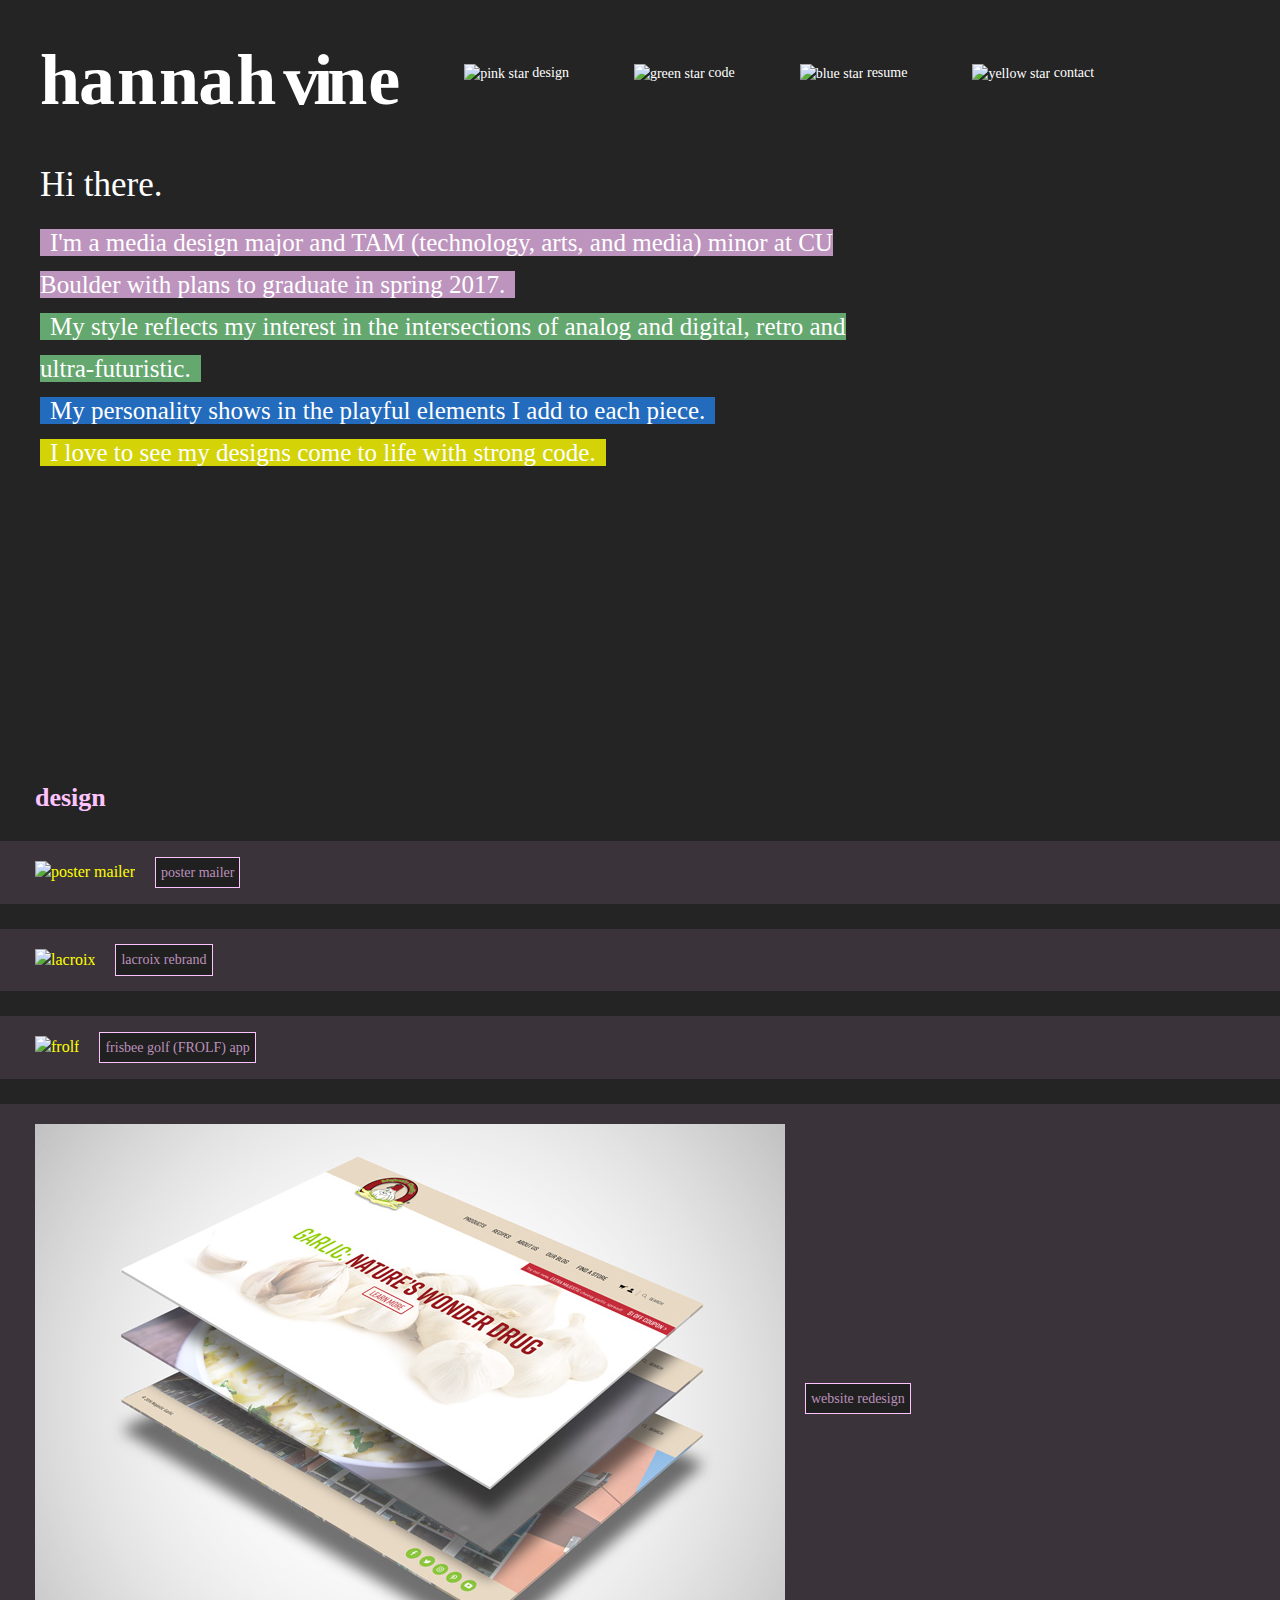
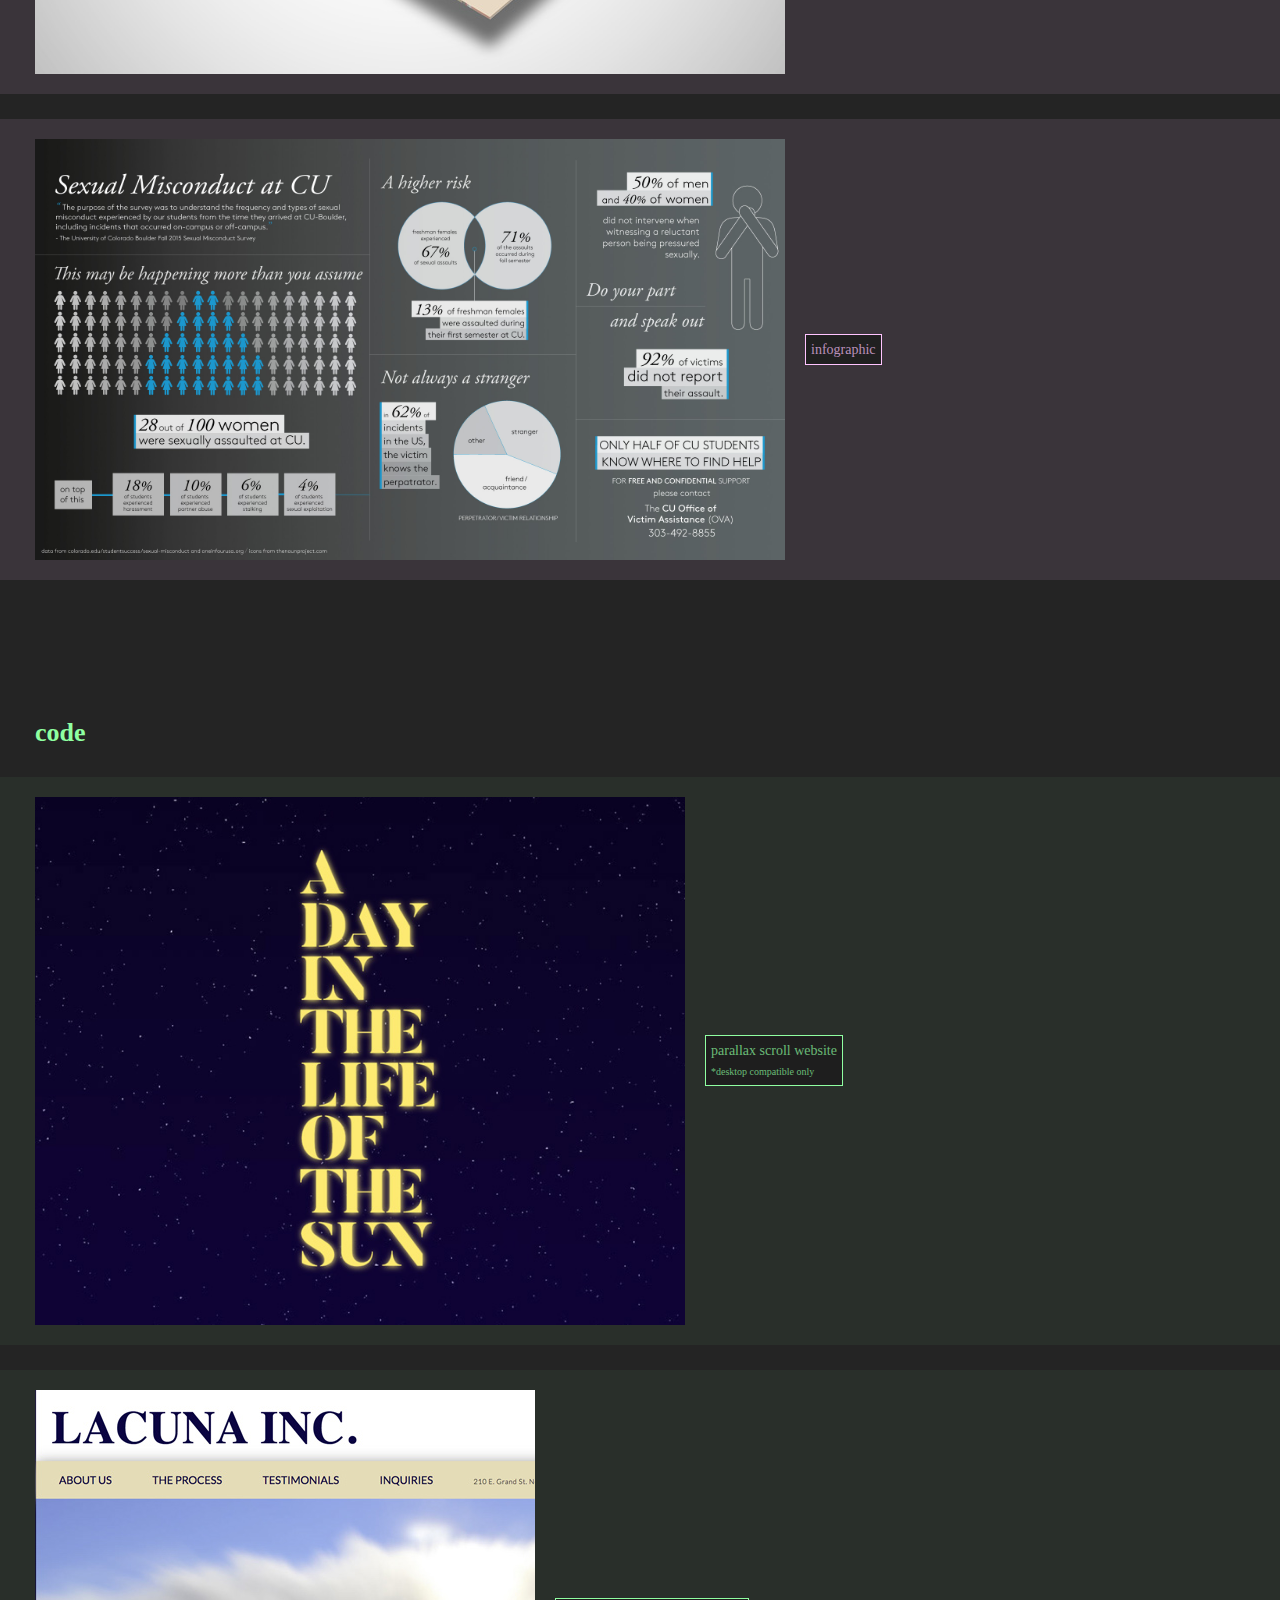
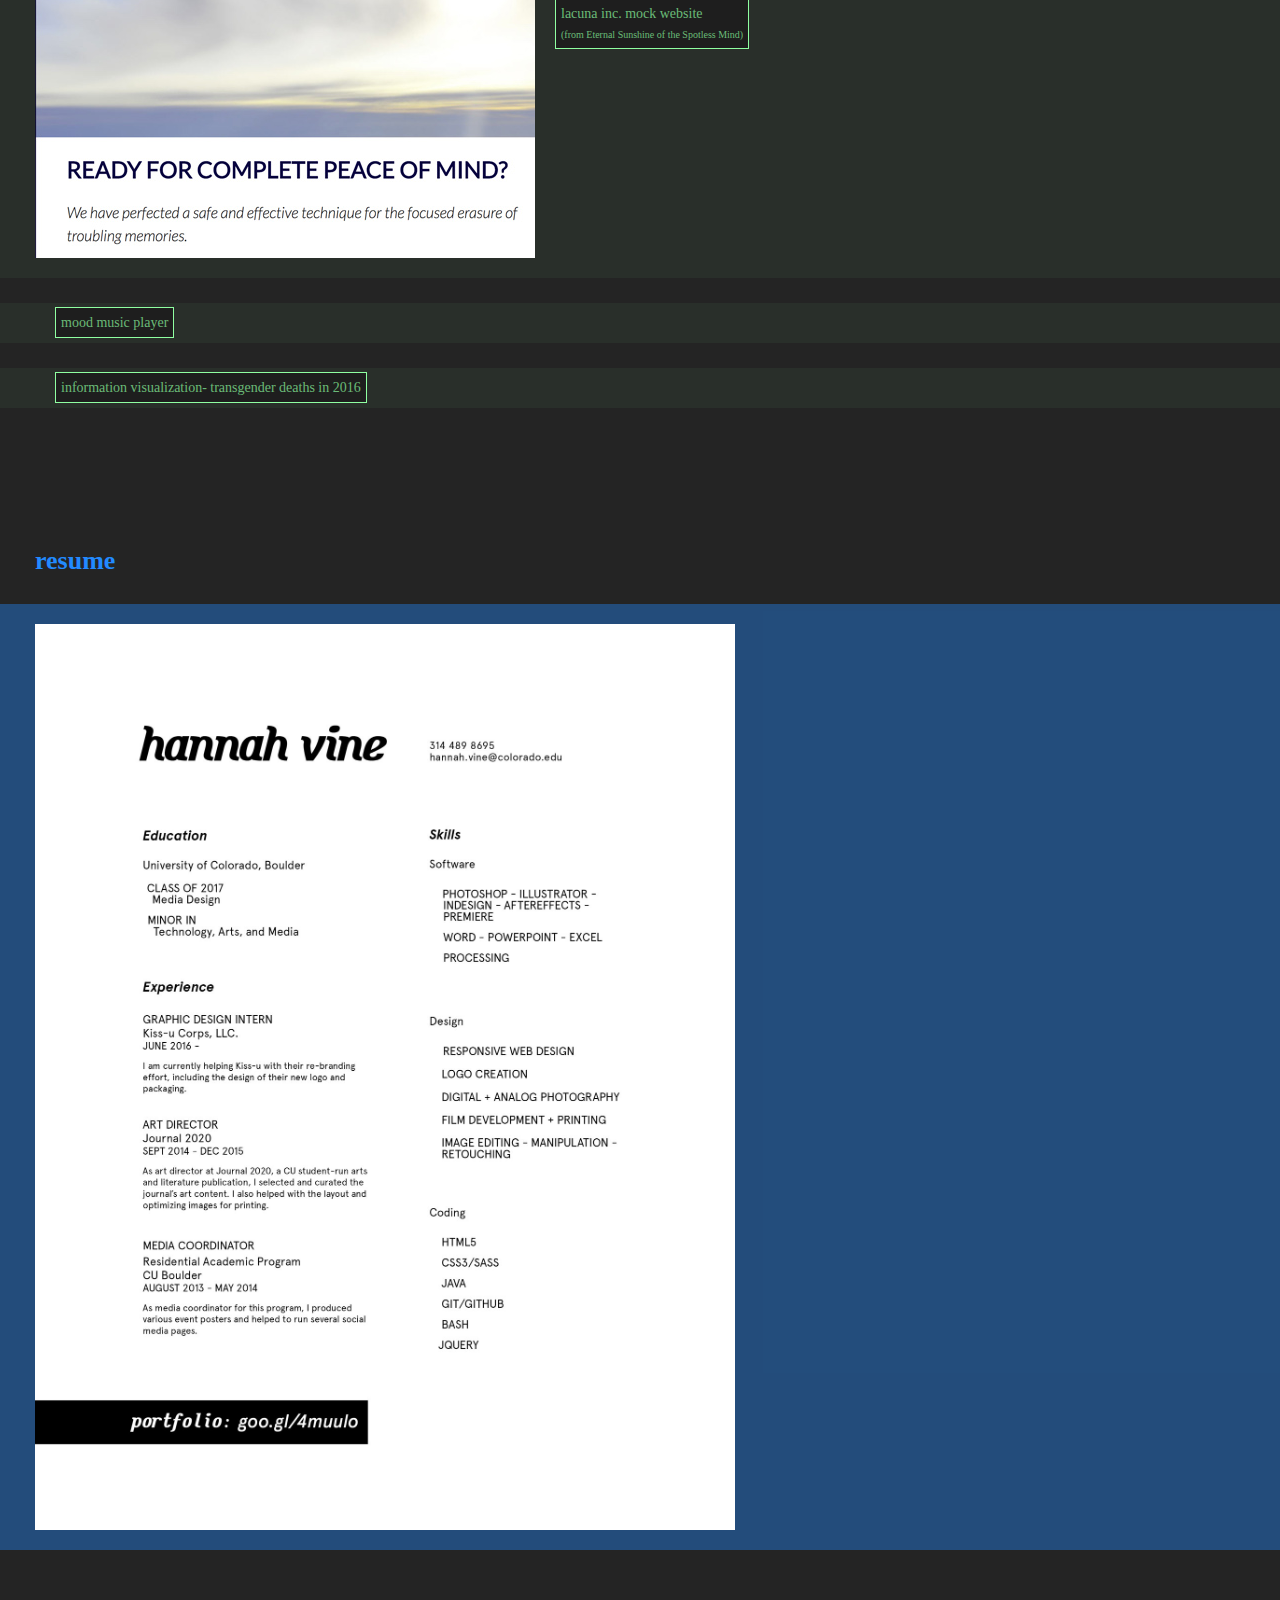
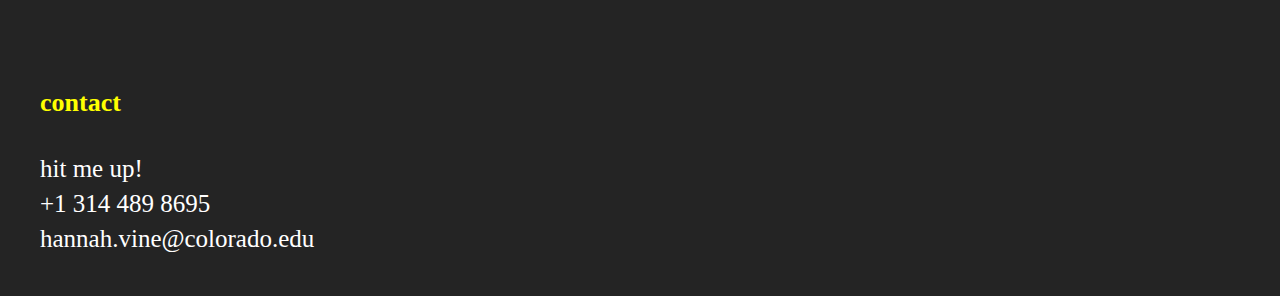
==== index.html @ 815baaec "infographic" ====
<!doctype html>
<html class="no-js" lang="en">
    <head>
        <meta charset="utf-8">
        <meta http-equiv="x-ua-compatible" content="ie=edge">
        <title>hannah vine</title>
        <meta name="description" content="">
        <meta name="viewport" content="width=device-width, initial-scale=1">

        <link rel="apple-touch-icon" href="img/apple-touch-icon.png">
        <link rel="icon" href="img/favicon.ico">
        <link rel="stylesheet" href="https://cdnjs.cloudflare.com/ajax/libs/font-awesome/4.7.0/css/font-awesome.min.css">


        <link rel="stylesheet" href="css/normalize.css">
        <link rel="stylesheet" href="css/main.css">


    </head>
    <body class = "container">
     
        <!--[if lt IE 8]>
            <p class="browserupgrade">You are using an <strong>outdated</strong> browser. Please <a href="http://browsehappy.com/">upgrade your browser</a> to improve your experience.</p>
        <![endif]-->

        <!-- Add your site or application content here -->
    <div class ="top">
    <section class="head">
    <!-- <img src="img/header.png" alt="hannah"> -->
    <header><a href="#home"><h1><span class="kern">h<span class="kern2">a</span><span class="kern3">n<span class="kern4">n</span></span><span class="kern5">a</span>h</span>  <span class= "kern6">vi<span class="kern7">n</span>e</span></h1></a></header>
    <nav>
        <ul>
            <li><a href="#design">
            <img src="img/pinkstar.png" alt="pink star"> design</a></li>
            <li><a href="#code">
            <img src="img/greenstar.png" alt="green star"> code</a></li>
            <li><a href="#resume"><img src="img/bluestar.png" alt="blue star"> resume</a></li>
            <li class="maincontact"><a href="#contact">
            <img src="img/yellowstar.png" alt="yellow star"> contact</a></li>
        </ul>
    </nav>
    </section>
            <a class ="anchor" id ="home"></a>
    <section class="intro">
        <p><span class="a">Hi there.</span><br><span class="b">I'm a media design major and TAM (technology, arts, and media) minor at CU Boulder with plans to graduate in spring 2017.</span><br><span class="c">My style reflects my interest in the intersections of analog and digital, retro and ultra-futuristic.</span><br><span class="d">My personality shows in the playful elements I add to each piece.</span><br><span class ="e"> I love to see my designs come to life with strong code.</span>
        </p>
   </section>
   </div>
<!-- 
        <nav class="stick">
        <ul>
            <li><a href="#design">design
            <img src="img/pinkstar.png" alt="pink star"></a></li>
            <li><a href="#code">code
            <img src="img/bluestar.png" alt="blue star"></a></li>
            <li><a href="#resume">resume
            <img src="img/greenstar.png" alt="green star"></a></li>
            <li><a href="#contact">contact
            <img src="img/yellowstar.png" alt="yellow star"></a></li>
            <li><a href="#top">top
            <img src="img/top.png" alt="arrow up"></a></li>
        </ul>
    </nav>
 -->


    <main>

<!--      <nav class="stick">
        <ul>
            <li><a href="#design">design
            <img src="img/pinkstar.png" alt="pink star"></a></li>
            <li><a href="#code">code
            <img src="img/bluestar.png" alt="blue star"></a></li>
            <li><a href="#resume">resume
            <img src="img/greenstar.png" alt="green star"></a></li>
            <li><a href="#contact">contact
            <img src="img/yellowstar.png" alt="yellow star"></a></li>
            <li><a href="#top">top
            <img src="img/top.png" alt="arrow up"></a></li>
        </ul>
    </nav> -->

        <a class ="anchor" id ="design"></a>
        <div class="design">

        <h2><a>design</a></h2>

            <a href="postermailer.html">
            <section>
                    
                    <img src="img/postermailer.jpg" alt="poster mailer">
                    <p>poster mailer</p>
                    
            </section>
            </a>

            <a href="lacroix.html">
            <section>
                    <img src="img/lacroixorig.jpg" alt="lacroix">
                        <p>lacroix rebrand</p>
            </section>
            </a>


            <!-- <a href="mod.html">
            <section>
                    <img src="img/mod/mod1.jpg" width="675" alt="mod market">
                        <p>modmarket environmental campaign</p>
            </section>
            </a> -->

            <a href="frolf.html">
            <section>
                    <img src="img/frolf.jpg" alt="frolf">
                    <p>frisbee golf (FROLF) app</p>
            </section>
            </a>

   <!--          <a href="advapp.html">
            <section>
                    <img src="img/advapp.jpg" alt="advising app">
                    <p>advising app</p>
            </section>
            </a> -->

            <a href="siteredo.html">
            <section>
                    <img src="img/siteredo.jpg" alt="website redesign">
                    <p>website redesign</p>
            </section>
            </a>

            <a href="infographic.html">
            <section>
                    <img src="img/infographic.jpg" width="750" alt="infographic">
                    <p>infographic</p>
            </section>
            </a>


        </div>

        <a class ="anchor" id ="code"></a>
        <div class="code">
        <h2><a>code</a></h2>
            <a href="dev/para/index.html" target="out">
            <section>
                <img src="img/parallax.jpg" width="650" alt="parallax">
                    <p>parallax scroll website  <i class="fa fa-external-link-square" aria-hidden="true"></i> <br><span class="little">*desktop compatible only</span></p>
            </section>
            </a>

            <a href="dev/fauxcompany/index.html" target="out">
            <section>
                <img src="img/fauxcompany.jpg" width="500" alt="fauxcompany">
                    <p>lacuna inc. mock website <i class="fa fa-external-link-square" aria-hidden="true"></i><br><span class="little">(from Eternal Sunshine of the Spotless Mind)</span></p>
            </section>
            </a>
            
            <a href="moodmusic.html">
            <section>
                <img src="http://placehold.it/600x500" alt="">
                    <p>mood music player<!-- <i class="fa fa-external-link-square" aria-hidden="true"></i> --></p>
            </section>
            </a>

            <a href="stars.html">
            <section>
                <img src="http://placehold.it/325x425" alt="">
                    <p>information visualization- transgender deaths in 2016</p>
            </section>
            </a>
        </div>

        <a class ="anchor" id ="resume"></a>
        <div class="resume">
        <h2><a>resume</a></h2>
        <a href="resume.html">
            <section>
                <img src="img/resume.jpg" width="700" alt="resume">
            </section> 
            </a>   
        </div>

        <a class ="anchor" id ="contact"></a>
        <div class="contact">
        <h2><a>contact</a></h2>
        <p>hit me up!</p>
        <p>+1 314 489 8695</p>
        <p>hannah.vine@colorado.edu</p>
        </div>


    </main>




























        <script src="https://code.jquery.com/jquery-1.12.0.min.js"></script>
        <script>window.jQuery || document.write('<script src="js/vendor/jquery-1.12.0.min.js"><\/script>')</script>
        <script src="jquery.scrollify.min.js"></script>
        <script src="js/plugins.js"></script>
        <script src="js/main.js"></script>





        <!-- Google Analytics: change UA-XXXXX-X to be your site's ID. -->
        <script>
            (function(b,o,i,l,e,r){b.GoogleAnalyticsObject=l;b[l]||(b[l]=
            function(){(b[l].q=b[l].q||[]).push(arguments)});b[l].l=+new Date;
            e=o.createElement(i);r=o.getElementsByTagName(i)[0];
            e.src='https://www.google-analytics.com/analytics.js';
            r.parentNode.insertBefore(e,r)}(window,document,'script','ga'));
            ga('create','UA-XXXXX-X','auto');ga('send','pageview');
        </script>

    </body>
</html>
---- css/main.css ----
/*
 * What follows is the result of much research on cross-browser styling.
 * Credit left inline and big thanks to Nicolas Gallagher, Jonathan Neal,
 * Kroc Camen, and the H5BP dev community and team.
 */
/* ==========================================================================
   Base styles: opinionated defaults
   ========================================================================== */
/* line 11, ../scss/_before.scss */
html {
  color: #222;
  font-size: 1em;
  line-height: 1.4;
}

/*
 * Remove text-shadow in selection highlight:
 * https://twitter.com/miketaylr/status/12228805301
 *
 * These selection rule sets have to be separate.
 * Customize the background color to match your design.
 */
/* line 25, ../scss/_before.scss */
::selection {
  background: #b3d4fc;
  text-shadow: none;
}

/*
 * A better looking default horizontal rule
 */
/* line 34, ../scss/_before.scss */
hr {
  display: block;
  height: 1px;
  border: 0;
  border-top: 1px solid #ccc;
  margin: 1em 0;
  padding: 0;
}

/*
 * Remove the gap between audio, canvas, iframes,
 * images, videos and the bottom of their containers:
 * https://github.com/h5bp/html5-boilerplate/issues/440
 */
/* line 49, ../scss/_before.scss */
audio,
canvas,
iframe,
img,
svg,
video {
  vertical-align: middle;
}

/*
 * Remove default fieldset styles.
 */
/* line 62, ../scss/_before.scss */
fieldset {
  border: 0;
  margin: 0;
  padding: 0;
}

/*
 * Allow only vertical resizing of textareas.
 */
/* line 72, ../scss/_before.scss */
textarea {
  resize: vertical;
}

/* ==========================================================================
   Browser Upgrade Prompt
   ========================================================================== */
/* line 80, ../scss/_before.scss */
.browserupgrade {
  margin: 0.2em 0;
  background: #ccc;
  color: #000;
  padding: 0.2em 0;
}

/* line 3, ../scss/_base.scss */
*,
*:before,
*:after {
  padding: 0;
  margin: 0;
}

/* line 10, ../scss/_base.scss */
.container {
  width: 100vw;
  margin-left: auto;
  margin-right: auto;
  max-width: 100%;
}

/* line 17, ../scss/_base.scss */
.container2 {
  max-width: 100vw;
  margin-left: auto;
  margin-right: auto;
  padding-left: 20px;
}

/* line 23, ../scss/_base.scss */
.clearfix {
  display: table;
  content: " ";
  clear: both;
}

/* line 29, ../scss/_base.scss */
.container:after {
  content: " ";
  display: block;
  clear: both;
}

@font-face {
  font-family: "luculent-italic";
  src: url(../fonts/luculenti.ttf);
}
@font-face {
  font-family: "luculent";
  src: url(../fonts/luculent.ttf);
}
@font-face {
  font-family: "luculent-bolditalic";
  src: url(../fonts/luculentbi.ttf);
}
@font-face {
  font-family: "apercupro-italic";
  src: url(../fonts/apercupro-italic.otf);
}
@font-face {
  font-family: "apercupro";
  src: url(../fonts/apercu_regular_pro.otf);
}
/* line 65, ../scss/_base.scss */
.kern {
  letter-spacing: -1px;
}

/* line 69, ../scss/_base.scss */
.kern2 {
  letter-spacing: 2px;
}

/* line 73, ../scss/_base.scss */
.kern3 {
  letter-spacing: 2px;
}

/* line 77, ../scss/_base.scss */
.kern4 {
  letter-spacing: -1px;
}

/* line 81, ../scss/_base.scss */
.kern5 {
  letter-spacing: 2px;
}

/* line 85, ../scss/_base.scss */
.kern6 {
  letter-spacing: -6px;
}

/* line 89, ../scss/_base.scss */
.kern7 {
  letter-spacing: 1px;
}

/* line 97, ../scss/_base.scss */
a:link {
  text-decoration: none;
  color: white;
}

/* line 103, ../scss/_base.scss */
a:visited {
  color: white;
}

/* line 108, ../scss/_base.scss */
a:hover {
  text-decoration: none;
  color: #a543ff;
}

/* line 114, ../scss/_base.scss */
a:active {
  text-decoration: none;
  color: black;
}

/* line 121, ../scss/_base.scss */
main .design a:link section {
  background-color: rgba(255, 196, 255, 0.1);
  border-color: #1e1e1e;
}

/* line 127, ../scss/_base.scss */
main .design a:visited section {
  background-color: rgba(255, 196, 255, 0.1);
}

/* line 134, ../scss/_base.scss */
main .design a:hover section {
  background-color: transparent;
}

/* line 140, ../scss/_base.scss */
main .design a:active section {
  background-color: #a543ff;
}

/* line 147, ../scss/_base.scss */
main .design a:link section p {
  color: rgba(255, 196, 255, 0.7);
  background-color: rgba(30, 30, 30, 0.9);
}

/* line 153, ../scss/_base.scss */
main .design a:visited section p {
  color: rgba(255, 196, 255, 0.7);
}

/* line 160, ../scss/_base.scss */
main .design a:hover section p {
  color: #a543ff;
  border-color: #a543ff;
}

/* line 167, ../scss/_base.scss */
main .design a:active section p {
  color: #a543ff;
}

/* line 176, ../scss/_base.scss */
main .code a:link section {
  background-color: rgba(143, 255, 161, 0.05);
  border-color: rgba(143, 255, 161, 0.7);
}

/* line 182, ../scss/_base.scss */
main .code a:visited section {
  background-color: rgba(143, 255, 161, 0.1);
}

/* line 189, ../scss/_base.scss */
main .code a:hover section {
  background-color: transparent;
}

/* line 195, ../scss/_base.scss */
main .code a:active section {
  background-color: #a543ff;
}

/* line 202, ../scss/_base.scss */
main .code a:link section p {
  color: rgba(143, 255, 161, 0.7);
  background-color: #1e1e1e;
  border-color: #8fffa1;
}
/* line 207, ../scss/_base.scss */
main .code a:link section p i {
  display: none;
}

/* line 213, ../scss/_base.scss */
main .code a:visited section p {
  color: rgba(143, 255, 161, 0.7);
  border-color: rgba(143, 255, 161, 0.7);
}

/* line 221, ../scss/_base.scss */
main .code a:hover section p {
  color: #a543ff;
  border-color: #a543ff;
}
/* line 226, ../scss/_base.scss */
main .code a:hover section p i {
  display: inline;
}

/* line 232, ../scss/_base.scss */
main .code a:active section p {
  color: #a543ff;
}

/* line 241, ../scss/_base.scss */
main .resume a:link section {
  background-color: rgba(34, 138, 255, 0.4);
  border-color: #1e1e1e;
}

/* line 247, ../scss/_base.scss */
main .resume a:visited section {
  background-color: rgba(34, 138, 255, 0.4);
}

/* line 254, ../scss/_base.scss */
main .resume a:hover section {
  background-color: transparent;
}

/* line 260, ../scss/_base.scss */
main .resume a:active section {
  background-color: #a543ff;
}

/* line 267, ../scss/_base.scss */
body {
  background-color: #242424;
}

/* line 273, ../scss/_base.scss */
.head {
  height: 100px;
  padding-top: 80px;
  display: flex;
  align-items: row;
  justify-content: flex-start;
  position: fixed;
  margin-top: -150px;
  background-color: #242424;
  width: 100%;
  margin-left: 0px;
}

/* line 288, ../scss/_base.scss */
a.anchor {
  display: block;
  position: relative;
  top: -130px;
  visibility: hidden;
}

/* line 295, ../scss/_base.scss */
header {
  font-family: "luculent-bolditalic";
  font-size: 36px;
  word-spacing: -10px;
  float: left;
  color: white;
  padding-left: 40px;
  min-width: 350px;
}

/* line 309, ../scss/_base.scss */
nav {
  font-family: "apercupro";
  font-variant: italic;
  font-size: 12px;
  margin-top: 33px;
  max-width: 100%;
  padding-left: 70px;
}
/* line 321, ../scss/_base.scss */
nav ul li {
  display: inline;
  margin-right: 62px;
  font-size: 14px;
}
/* line 328, ../scss/_base.scss */
nav ul li img {
  height: 12px;
  width: 12px;
}

/* line 338, ../scss/_base.scss */
li.maincontact {
  margin-right: 0px;
}

/* line 342, ../scss/_base.scss */
.stick {
  text-align: right;
  height: 20%;
  margin-left: 30px;
  padding-bottom: 20px;
  width: 40px;
  margin-top: 30px;
}
/* line 352, ../scss/_base.scss */
.stick ul {
  position: fixed;
  margin-top: 30px;
  min-width: 15%;
}
/* line 358, ../scss/_base.scss */
.stick ul li {
  margin-bottom: 10px;
  display: block;
}
/* line 365, ../scss/_base.scss */
.stick ul li img {
  width: 13px;
  height: 13px;
  margin-left: 7px;
}
/* line 371, ../scss/_base.scss */
.stick ul li a:link {
  color: rgba(255, 255, 255, 0);
}
/* line 376, ../scss/_base.scss */
.stick ul li a:visited {
  color: white;
}
/* line 380, ../scss/_base.scss */
.stick ul li a:hover {
  color: white;
}
/* line 384, ../scss/_base.scss */
.stick ul li a:active {
  color: white;
}

/* line 395, ../scss/_base.scss */
h2 {
  font-family: "luculent-italic";
  font-size: 26px;
  color: white;
  padding-left: 35px;
  padding-top: 10px;
}

/* line 404, ../scss/_base.scss */
.design section {
  background-color: rgba(255, 196, 255, 0.5);
}

/* line 408, ../scss/_base.scss */
.design h2 {
  color: #ffc4ff;
}

/* line 412, ../scss/_base.scss */
.code h2 {
  color: #8fffa1;
}

/* line 416, ../scss/_base.scss */
.resume h2 {
  color: #228aff;
}

/* line 420, ../scss/_base.scss */
main div.resume2 {
  margin-top: 0px;
  text-align: center;
}

/* line 425, ../scss/_base.scss */
img.resume2 {
  margin-top: 0px;
  max-height: 100vh;
  max-width: 100vw;
  vertical-align: middle;
}

/* line 433, ../scss/_base.scss */
.contact h2 {
  color: yellow;
}

/* line 437, ../scss/_base.scss */
p {
  font-family: "apercupro";
  font-size: 10px;
}

/* line 453, ../scss/_base.scss */
.intro {
  height: 400px;
  padding-top: 50px;
  margin-top: 100px;
  max-width: 100vw;
  margin-left: 0px;
}
/* line 464, ../scss/_base.scss */
.intro p {
  font-size: 30px;
  padding-left: 40px;
  padding-right: 20px;
  color: white;
  max-width: 850px;
}
/* line 476, ../scss/_base.scss */
.intro p span {
  font-size: 25px;
  margin-bottom: 20px;
}
/* line 484, ../scss/_base.scss */
.intro p span.a {
  font-size: 35px;
  text-align: left;
  line-height: 70px;
  font-family: "luculent-bolditalic";
}
/* line 494, ../scss/_base.scss */
.intro p span.b {
  background-color: rgba(255, 196, 255, 0.7);
  padding-left: 10px;
  padding-right: 10px;
}
/* line 501, ../scss/_base.scss */
.intro p span.c {
  background-color: rgba(143, 255, 161, 0.6);
  padding-left: 10px;
  padding-right: 10px;
}
/* line 507, ../scss/_base.scss */
.intro p span.d {
  background-color: rgba(34, 138, 255, 0.7);
  padding-left: 10px;
  padding-right: 10px;
}
/* line 513, ../scss/_base.scss */
.intro p span.e {
  background-color: rgba(255, 255, 0, 0.8);
  padding-left: 10px;
  padding-right: 10px;
}

/* line 531, ../scss/_base.scss */
main {
  display: flex;
  flex-direction: column;
}
/* line 536, ../scss/_base.scss */
main div.design {
  padding-top: 120px;
}

/* line 539, ../scss/_base.scss */
main section {
  background-color: rgba(255, 255, 255, 0.2);
  margin-bottom: 25px;
  margin-top: 25px;
  max-width: 100vw;
  display: flex;
  align-items: center;
}

/* line 554, ../scss/_base.scss */
main div {
  margin-top: 100px;
}

/* line 558, ../scss/_base.scss */
main section img {
  margin-left: 35px;
  margin-top: 20px;
  margin-bottom: 20px;
  vertical-align: middle;
  max-width: 80%;
}

/* line 566, ../scss/_base.scss */
main section p {
  display: inline;
  vertical-align: 50%;
  border: 1px solid #ffc4ff;
  padding: 5px;
  max-width: 100%;
  margin-right: 20px;
  font-size: 14px;
  margin-left: 20px;
  color: white;
}

/* line 583, ../scss/_base.scss */
main div a:link {
  color: yellow;
}
/* line 588, ../scss/_base.scss */
main div main a:visited {
  color: yellow;
}
/* line 593, ../scss/_base.scss */
main div main a:hover {
  color: yellow;
}
/* line 598, ../scss/_base.scss */
main div main a:active {
  color: yellow;
}

/* line 604, ../scss/_base.scss */
.little {
  font-size: 10px;
  text-align: center;
}

/* line 610, ../scss/_base.scss */
.contact {
  max-width: 100vw;
  margin-bottom: 40px;
  padding-left: 40px;
  padding-right: 10px;
  color: white;
}
/* line 617, ../scss/_base.scss */
.contact h2 {
  margin-bottom: 30px;
  padding-left: 0px;
}
/* line 622, ../scss/_base.scss */
.contact p {
  font-size: 25px;
}

/* line 634, ../scss/_base.scss */
.gallery .advimage {
  max-width: 500px;
}
/* line 639, ../scss/_base.scss */
.gallery i {
  font-size: 50px;
  margin-right: 30px;
  margin-top: 5px;
}
/* line 645, ../scss/_base.scss */
.gallery div {
  margin-top: 50px;
  padding-right: 100px;
}
/* line 650, ../scss/_base.scss */
.gallery div.single {
  max-width: 375px;
}
/* line 654, ../scss/_base.scss */
.gallery .image {
  display: inline;
  margin-top: 100px;
  margin-right: 20px;
}
/* line 661, ../scss/_base.scss */
.gallery section img {
  vertical-align: middle;
  max-width: 80%;
  margin-left: 0px;
}
/* line 667, ../scss/_base.scss */
.gallery section {
  background-color: rgba(255, 255, 255, 0);
  align-items: flex-start;
}
/* line 676, ../scss/_base.scss */
.gallery section p {
  border: none;
  margin-bottom: 10px;
  color: white;
  vertical-align: top;
  padding: 5px;
  margin-right: 0px;
  font-size: 13px;
  max-width: 100px;
}
/* line 689, ../scss/_base.scss */
.gallery .back {
  font-family: "luculent";
  font-size: 50px;
}
/* line 698, ../scss/_base.scss */
.gallery .description {
  position: fixed;
  border: none;
  max-width: 20vw;
  left: 67vw;
  padding-left: 100px;
  padding-right: 50px;
  text-align: right;
  margin-top: 100px;
}
/* line 709, ../scss/_base.scss */
.gallery .description h2 {
  font-family: "luculent";
  margin-bottom: 15px;
}
/* line 723, ../scss/_base.scss */
.gallery header {
  display: flex;
  flex-direction: rows;
  margin-bottom: 30px;
  position: fixed;
  background-color: #242424;
  width: 100%;
  font-size: 22px;
  letter-spacing: 5px;
  padding-top: 25px;
  padding-bottom: 10px;
}
/* line 736, ../scss/_base.scss */
.gallery header h1 {
  min-width: 300px;
}
/* line 741, ../scss/_base.scss */
.gallery header a {
  padding-right: 90px;
}
/* line 748, ../scss/_base.scss */
.gallery main {
  flex-direction: row;
  justify-content: space-between;
}

@media only screen and (max-width: 930px) {
  /* line 762, ../scss/_base.scss */
  main div.resume2 {
    margin-top: 0px;
  }

  /* line 768, ../scss/_base.scss */
  .stick {
    display: none;
  }

  /* line 772, ../scss/_base.scss */
  main section img {
    margin-left: 0px;
  }

  /* line 776, ../scss/_base.scss */
  .head {
    display: block;
    margin-top: -198px;
  }

  /* line 780, ../scss/_base.scss */
  nav {
    float: left;
    padding-left: 40px;
    background-color: #242424;
    margin-top: 0px;
    padding-bottom: 10px;
    padding-top: 10px;
    width: 100vw;
  }
  /* line 789, ../scss/_base.scss */
  nav a {
    font-size: 18px;
  }

  /* line 796, ../scss/_base.scss */
  .intro {
    width: 100%;
    margin-top: 125px;
  }
  /* line 800, ../scss/_base.scss */
  .intro p {
    font-size: 32px;
    padding-left: 20px;
    padding-right: 20px;
    margin-top: 37px;
    margin-bottom: 40px;
    padding-bottom: 40px;
    font-size: 25px;
  }

  /* line 816, ../scss/_base.scss */
  main section {
    display: flex;
    flex-direction: column;
  }

  /* line 821, ../scss/_base.scss */
  main section p {
    display: block;
    margin-top: 20px;
    margin-bottom: 20px;
    border: none;
    text-align: center;
    font-size: 20px;
  }

  /* line 832, ../scss/_base.scss */
  main section a {
    text-align: center;
  }

  /* line 838, ../scss/_base.scss */
  main section img {
    margin-bottom: 0px;
    text-align: center;
  }

  /* line 850, ../scss/_base.scss */
  .gallery .container2 {
    padding-left: 0px;
  }
  /* line 854, ../scss/_base.scss */
  .gallery div {
    padding-right: 0px;
  }
  /* line 859, ../scss/_base.scss */
  .gallery main {
    margin-top: 0px;
  }
  /* line 864, ../scss/_base.scss */
  .gallery section {
    align-items: center;
    text-align: center;
  }
  /* line 869, ../scss/_base.scss */
  .gallery section img {
    max-width: 100%;
  }
  /* line 876, ../scss/_base.scss */
  .gallery main {
    display: flex;
    flex-direction: column-reverse;
    vertical-align: 50%;
    margin-top: 0px;
  }
  /* line 886, ../scss/_base.scss */
  .gallery h2 {
    padding-left: 0px;
  }
  /* line 890, ../scss/_base.scss */
  .gallery .description {
    float: none;
    position: inherit;
    max-width: 80%;
    text-align: center;
    margin-left: 0px;
    margin-right: 0px;
    padding-left: 50px;
    padding-right: 50px;
  }
  /* line 900, ../scss/_base.scss */
  .gallery .description p {
    font-size: 20px;
    line-height: 30px;
  }
  /* line 908, ../scss/_base.scss */
  .gallery section p {
    max-width: 80vw;
  }
  /* line 912, ../scss/_base.scss */
  .gallery .image {
    margin-left: 5vw;
    margin-right: 5vw;
    margin-top: 0px;
  }
}
@media only screen and (max-width: 580px) {
  /* line 930, ../scss/_base.scss */
  main.resume2 {
    margin-top: 0px;
  }

  /* line 933, ../scss/_base.scss */
  .stick {
    display: none;
  }

  /* line 937, ../scss/_base.scss */
  main {
    margin-top: 200px;
  }

  /* line 941, ../scss/_base.scss */
  main section img {
    margin-left: 0px;
  }

  /* line 945, ../scss/_base.scss */
  header {
    float: none;
    text-align: center;
    padding-left: 0px;
    width: 100%;
    word-spacing: -5px;
    margin-top: 183px;
    background-color: #242424;
  }
  /* line 955, ../scss/_base.scss */
  header h1 {
    margin-top: 30px;
    font-size: 34px;
    padding-top: 10px;
  }

  /* line 961, ../scss/_base.scss */
  .intro p {
    margin-right: 20px;
    padding-top: 20px;
    margin-top: -10px;
    text-align: left;
    line-height: 35px;
    margin-bottom: 50px;
  }

  /* line 975, ../scss/_base.scss */
  .intro {
    margin-top: 0px;
    padding-top: 123px;
    padding-bottom: 55px;
  }

  /* line 983, ../scss/_base.scss */
  nav {
    float: none;
    width: 100%;
    margin-top: -10px;
    padding-left: 15px;
    text-align: center;
  }

  /* line 993, ../scss/_base.scss */
  nav ul li {
    display: inline;
    font-size: 28px;
    margin-right: 7px;
    word-spacing: -8px;
    letter-spacing: -.6px;
    padding-left: 0px;
  }
  /* line 1000, ../scss/_base.scss */
  nav ul li a {
    font-size: 18px;
  }
  /* line 1005, ../scss/_base.scss */
  nav ul li img {
    height: 6px;
    width: 6px;
    margin-right: 6px;
  }

  /* line 1013, ../scss/_base.scss */
  .head {
    margin-top: -264px;
  }

  /* line 1018, ../scss/_base.scss */
  .contact p {
    font-size: 20px;
  }

  /* line 1026, ../scss/_base.scss */
  .gallery i {
    margin-top: 42px;
    margin-left: 15px;
    padding-right: 10px;
    font-size: 42px;
  }
  /* line 1033, ../scss/_base.scss */
  .gallery .container2 {
    padding-left: 0px;
  }
  /* line 1037, ../scss/_base.scss */
  .gallery .description {
    padding: 0px;
    max-width: 95%;
    margin-left: auto;
    margin-right: auto;
  }
  /* line 1047, ../scss/_base.scss */
  .gallery header {
    padding-top: 0px;
    margin-top: -30px;
  }
  /* line 1053, ../scss/_base.scss */
  .gallery header a {
    padding-right: 0px;
  }
  /* line 1060, ../scss/_base.scss */
  .gallery header h1 {
    word-spacing: -10px;
    font-size: 35px;
    text-align: left;
  }
  /* line 1070, ../scss/_base.scss */
  .gallery .image {
    margin-top: -30px;
  }
  /* line 1075, ../scss/_base.scss */
  .gallery .back {
    font-size: 40px;
  }
}
/* ==========================================================================
   Helper classes
   ========================================================================== */
/*
 * Hide visually and from screen readers
 */
/* line 9, ../scss/_after.scss */
.hidden {
  display: none !important;
}

/*
 * Hide only visually, but have it available for screen readers:
 * https://snook.ca/archives/html_and_css/hiding-content-for-accessibility
 */
/* line 18, ../scss/_after.scss */
.visuallyhidden {
  border: 0;
  clip: rect(0 0 0 0);
  height: 1px;
  margin: -1px;
  overflow: hidden;
  padding: 0;
  position: absolute;
  width: 1px;
}

/*
 * Extends the .visuallyhidden class to allow the element
 * to be focusable when navigated to via the keyboard:
 * https://www.drupal.org/node/897638
 */
/* line 35, ../scss/_after.scss */
.visuallyhidden.focusable:active,
.visuallyhidden.focusable:focus {
  clip: auto;
  height: auto;
  margin: 0;
  overflow: visible;
  position: static;
  width: auto;
}

/*
 * Hide visually and from screen readers, but maintain layout
 */
/* line 49, ../scss/_after.scss */
.invisible {
  visibility: hidden;
}

/*
 * Clearfix: contain floats
 *
 * For modern browsers
 * 1. The space content is one way to avoid an Opera bug when the
 *    `contenteditable` attribute is included anywhere else in the document.
 *    Otherwise it causes space to appear at the top and bottom of elements
 *    that receive the `clearfix` class.
 * 2. The use of `table` rather than `block` is only necessary if using
 *    `:before` to contain the top-margins of child elements.
 */
/* line 65, ../scss/_after.scss */
.clearfix:before,
.clearfix:after {
  content: " ";
  /* 1 */
  display: table;
  /* 2 */
}

/* line 71, ../scss/_after.scss */
.clearfix:after {
  clear: both;
}

/* ==========================================================================
   EXAMPLE Media Queries for Responsive Design.
   These examples override the primary ('mobile first') styles.
   Modify as content requires.
   ========================================================================== */
@media only screen and (min-width: 35em) {
  /* Style adjustments for viewports that meet the condition */
}
@media print, (min-resolution: 1.25dppx), (min-resolution: 120dpi) {
  /* Style adjustments for high resolution devices */
}
/* ==========================================================================
   Print styles.
   Inlined to avoid the additional HTTP request:
   http://www.phpied.com/delay-loading-your-print-css/
   ========================================================================== */
@media print {
  /* line 98, ../scss/_after.scss */
  *,
  *:before,
  *:after,
  *:first-letter,
  p:first-line,
  div:first-line,
  blockquote:first-line,
  li:first-line {
    background: transparent !important;
    color: #000 !important;
    /* Black prints faster:
       http://www.sanbeiji.com/archives/953 */
    box-shadow: none !important;
    text-shadow: none !important;
  }

  /* line 113, ../scss/_after.scss */
  a,
  a:visited {
    text-decoration: underline;
  }

  /* line 118, ../scss/_after.scss */
  a[href]:after {
    content: " (" attr(href) ")";
  }

  /* line 122, ../scss/_after.scss */
  abbr[title]:after {
    content: " (" attr(title) ")";
  }

  /*
   * Don't show links that are fragment identifiers,
   * or use the `javascript:` pseudo protocol
   */
  /* line 131, ../scss/_after.scss */
  a[href^="#"]:after,
  a[href^="javascript:"]:after {
    content: "";
  }

  /* line 136, ../scss/_after.scss */
  pre {
    white-space: pre-wrap !important;
  }

  /* line 139, ../scss/_after.scss */
  pre,
  blockquote {
    border: 1px solid #999;
    page-break-inside: avoid;
  }

  /*
   * Printing Tables:
   * http://css-discuss.incutio.com/wiki/Printing_Tables
   */
  /* line 150, ../scss/_after.scss */
  thead {
    display: table-header-group;
  }

  /* line 154, ../scss/_after.scss */
  tr,
  img {
    page-break-inside: avoid;
  }

  /* line 159, ../scss/_after.scss */
  p,
  h2,
  h3 {
    orphans: 3;
    widows: 3;
  }

  /* line 166, ../scss/_after.scss */
  h2,
  h3 {
    page-break-after: avoid;
  }
}
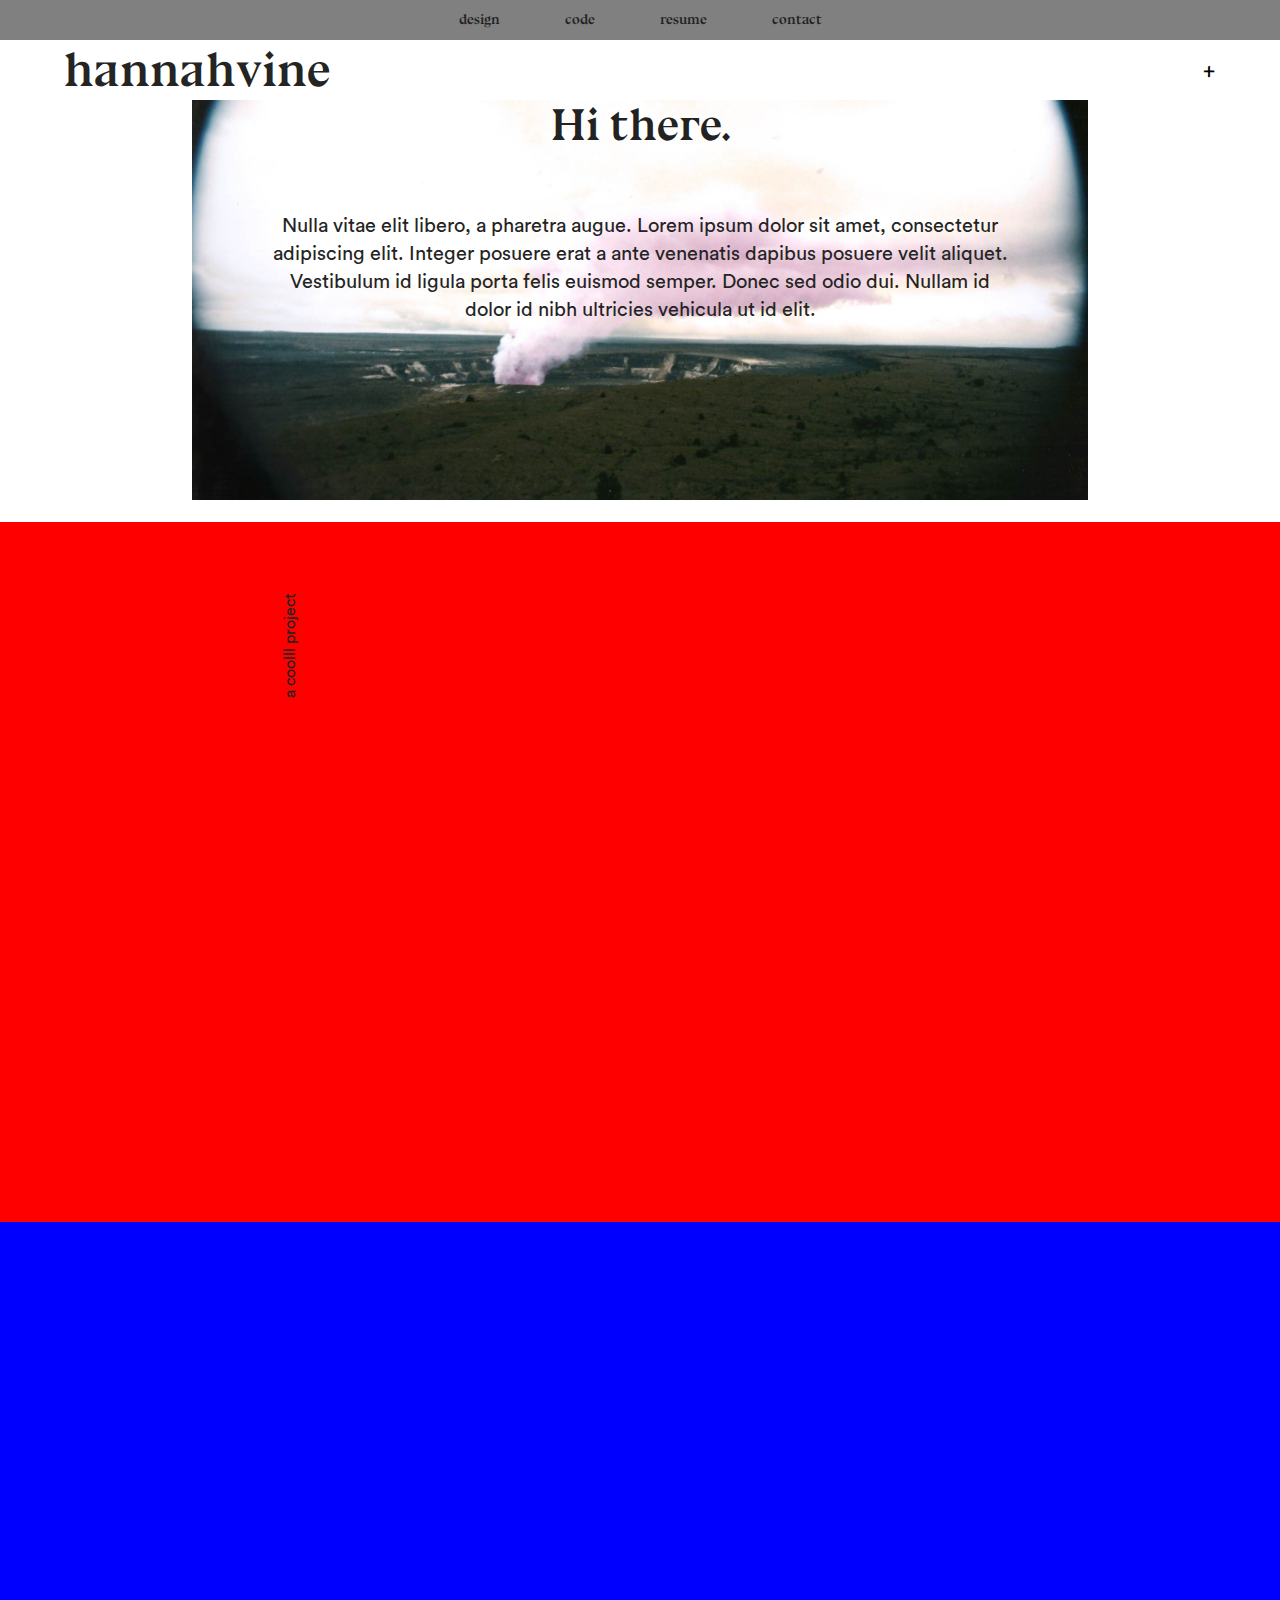
==== commit d8a4acd7: "omg" ====
--- a/index.html
+++ b/index.html
@@ -1,53 +1,112 @@
 <!doctype html>
 <html class="no-js" lang="en">
-    <head>
-        <meta charset="utf-8">
-        <meta http-equiv="x-ua-compatible" content="ie=edge">
-        <title>hannah vine</title>
-        <meta name="description" content="">
-        <meta name="viewport" content="width=device-width, initial-scale=1">
-
-        <link rel="apple-touch-icon" href="img/apple-touch-icon.png">
-        <link rel="icon" href="img/favicon.ico">
-        <link rel="stylesheet" href="https://cdnjs.cloudflare.com/ajax/libs/font-awesome/4.7.0/css/font-awesome.min.css">
-
-
-        <link rel="stylesheet" href="css/normalize.css">
-        <link rel="stylesheet" href="css/main.css">
-
-
-    </head>
-    <body class = "container">
-     
-        <!--[if lt IE 8]>
+
+<head>
+    <meta charset="utf-8">
+    <meta http-equiv="x-ua-compatible" content="ie=edge">
+    <title>hannah vine</title>
+    <meta name="description" content="">
+    <meta name="viewport" content="width=device-width, initial-scale=1">
+    <link rel="apple-touch-icon" href="img/apple-touch-icon.png">
+    <link rel="icon" href="img/favicon.ico">
+    <link rel="stylesheet" href="https://cdnjs.cloudflare.com/ajax/libs/font-awesome/4.7.0/css/font-awesome.min.css">
+    <script src="https://code.jquery.com/jquery-3.1.1.min.js" integrity="sha256-hVVnYaiADRTO2PzUGmuLJr8BLUSjGIZsDYGmIJLv2b8=" crossorigin="anonymous"></script>
+    <script src="js/granim.min.js"></script>
+    <!--                <script>
+        $(function() {
+          $.scrollify({
+            section : ".scrolly",
+            standardScrollElements:".noscrolly"
+            // setHeights: false;
+          });
+        });
+      </script> -->
+    <link rel="stylesheet" href="css/main.css">
+</head>
+
+<body class="container">
+    <!--[if lt IE 8]>
             <p class="browserupgrade">You are using an <strong>outdated</strong> browser. Please <a href="http://browsehappy.com/">upgrade your browser</a> to improve your experience.</p>
         <![endif]-->
-
-        <!-- Add your site or application content here -->
-    <div class ="top">
-    <section class="head">
-    <!-- <img src="img/header.png" alt="hannah"> -->
-    <header><a href="#home"><h1><span class="kern">h<span class="kern2">a</span><span class="kern3">n<span class="kern4">n</span></span><span class="kern5">a</span>h</span>  <span class= "kern6">vi<span class="kern7">n</span>e</span></h1></a></header>
-    <nav>
+    <!-- Add your site or application content here -->
+    <div class="top" id="top">
+        <section class="head">
+            <nav id="nav">
+                <ul>
+                    <li>
+                        <a href="#design">
+                           design</a>
+                    </li>
+                    <li>
+                        <a href="#code">
+                           code</a>
+                    </li>
+                    <li>
+                        <a href="#resume"> resume</a>
+                    </li>
+                    <li class="maincontact">
+                        <a href="#contact">
+                           contact</a>
+                    </li>
+                </ul>
+            </nav>
+            <header>
+                <a href="#home"><h1>hannah vine</h1></a>
+                <span id="plus">+</span>
+            </header>
+        </section>
+        <!-- 
+
+    <section id="star">
+
+        <img src="img/starright.png" class="logo-mask" alt="" id="starright">
+        <img src="img/starleft.png" class="logo-mask" alt="" id="starleft">
+    </section> -->
+        <!--                 <canvas id="canvas-1" class="gradline"></canvas>
+ -->
+        <a class="anchor" id="home"></a>
+        <section class="intro" id="moveup">
+            <h4 class="a">Hi there.</h4>
+            <br>
+            <!--  <span class="b">I'm a media design major and TAM (technology, arts, and media) minor at CU Boulder with plans to graduate in spring 2017.</span><br><span class="c">My style reflects my interest in the intersections of analog and digital, retro and ultra-futuristic.</span><br><span class="d">My personality shows in the playful elements I add to each piece.</span><br><span class ="e"> I love to see my designs come to life with strong code.</span> -->
+            <p>
+                Nulla vitae elit libero, a pharetra augue. Lorem ipsum dolor sit amet, consectetur adipiscing elit. Integer posuere erat a ante venenatis dapibus posuere velit aliquet. Vestibulum id ligula porta felis euismod semper. Donec sed odio dui. Nullam id dolor id nibh ultricies vehicula ut id elit.
+            </p>
+        </section>
+    </div>
+    <!--         <nav class="stick">
         <ul>
-            <li><a href="#design">
-            <img src="img/pinkstar.png" alt="pink star"> design</a></li>
-            <li><a href="#code">
-            <img src="img/greenstar.png" alt="green star"> code</a></li>
-            <li><a href="#resume"><img src="img/bluestar.png" alt="blue star"> resume</a></li>
-            <li class="maincontact"><a href="#contact">
-            <img src="img/yellowstar.png" alt="yellow star"> contact</a></li>
+            <li><a href="#design">design
+            <img src="img/pinkstar.png" alt="pink star"></a></li>
+            <li><a href="#code">code
+            <img src="img/bluestar.png" alt="blue star"></a></li>
+            <li><a href="#resume">resume
+            <img src="img/greenstar.png" alt="green star"></a></li>
+            <li><a href="#contact">contact
+            <img src="img/yellowstar.png" alt="yellow star"></a></li>
+            <li><a href="#top">top
+            <img src="img/top.png" alt="arrow up"></a></li>
         </ul>
-    </nav>
+    </nav> -->
+
+
+
+     <div id="sectionnav">        
+     <canvas id="canvas-1" class="gradline"></canvas>
+                <div class="sidetext">a coolll project</div>
+                <canvas id="canvas-2" class="gradline"></canvas>
+</div>
+
+    <section id="projects">
+
+    <div class="project" id="project1"></div>
+
+    <div class="project" id="project2"></div>
+    <div class="project" id="project3"></div>
     </section>
-            <a class ="anchor" id ="home"></a>
-    <section class="intro">
-        <p><span class="a">Hi there.</span><br><span class="b">I'm a media design major and TAM (technology, arts, and media) minor at CU Boulder with plans to graduate in spring 2017.</span><br><span class="c">My style reflects my interest in the intersections of analog and digital, retro and ultra-futuristic.</span><br><span class="d">My personality shows in the playful elements I add to each piece.</span><br><span class ="e"> I love to see my designs come to life with strong code.</span>
-        </p>
-   </section>
-   </div>
-<!-- 
-        <nav class="stick">
+    <!--     <main>
+
+     <nav class="stick">
         <ul>
             <li><a href="#design">design
             <img src="img/pinkstar.png" alt="pink star"></a></li>
@@ -61,30 +120,34 @@
             <img src="img/top.png" alt="arrow up"></a></li>
         </ul>
     </nav>
- -->
-
-
-    <main>
-
-<!--      <nav class="stick">
-        <ul>
-            <li><a href="#design">design
-            <img src="img/pinkstar.png" alt="pink star"></a></li>
-            <li><a href="#code">code
-            <img src="img/bluestar.png" alt="blue star"></a></li>
-            <li><a href="#resume">resume
-            <img src="img/greenstar.png" alt="green star"></a></li>
-            <li><a href="#contact">contact
-            <img src="img/yellowstar.png" alt="yellow star"></a></li>
-            <li><a href="#top">top
-            <img src="img/top.png" alt="arrow up"></a></li>
-        </ul>
-    </nav> -->
 
         <a class ="anchor" id ="design"></a>
         <div class="design">
 
         <h2><a>design</a></h2>
+
+               <a href="lacroix.html">
+            <section class="">
+                    <img src="img/lacroix/lacroix.jpg" width="750" alt="lacroix">
+                        <p>lacroix rebrand</p>
+            </section>
+            </a>
+
+
+                <a href="infographic.html">
+            <section>
+                    <img src="img/info.jpg" width="750" alt="infographic">
+                    <p>infographic</p>
+            </section>
+            </a>
+
+            <a href="frolf.html">
+            <section>
+                    <img src="img/frolf.jpg" alt="frolf">
+                    <p>frisbee golf (FROLF) app</p>
+            </section>
+            </a>
+
 
             <a href="postermailer.html">
             <section>
@@ -95,46 +158,11 @@
             </section>
             </a>
 
-            <a href="lacroix.html">
-            <section>
-                    <img src="img/lacroixorig.jpg" alt="lacroix">
-                        <p>lacroix rebrand</p>
-            </section>
-            </a>
-
-
-            <!-- <a href="mod.html">
-            <section>
-                    <img src="img/mod/mod1.jpg" width="675" alt="mod market">
-                        <p>modmarket environmental campaign</p>
-            </section>
-            </a> -->
-
-            <a href="frolf.html">
-            <section>
-                    <img src="img/frolf.jpg" alt="frolf">
-                    <p>frisbee golf (FROLF) app</p>
-            </section>
-            </a>
-
-   <!--          <a href="advapp.html">
-            <section>
-                    <img src="img/advapp.jpg" alt="advising app">
-                    <p>advising app</p>
-            </section>
-            </a> -->
 
             <a href="siteredo.html">
             <section>
                     <img src="img/siteredo.jpg" alt="website redesign">
                     <p>website redesign</p>
-            </section>
-            </a>
-
-            <a href="infographic.html">
-            <section>
-                    <img src="img/infographic.jpg" width="750" alt="infographic">
-                    <p>infographic</p>
             </section>
             </a>
 
@@ -147,7 +175,7 @@
             <a href="dev/para/index.html" target="out">
             <section>
                 <img src="img/parallax.jpg" width="650" alt="parallax">
-                    <p>parallax scroll website  <i class="fa fa-external-link-square" aria-hidden="true"></i> <br><span class="little">*desktop compatible only</span></p>
+                    <p>parallax scroll website  <i class="fa fa-external-link-square" aria-hidden="true"></i> <br><span class="little">*desktop + chrome compatible only</span></p>
             </section>
             </a>
 
@@ -158,16 +186,16 @@
             </section>
             </a>
             
-            <a href="moodmusic.html">
-            <section>
-                <img src="http://placehold.it/600x500" alt="">
-                    <p>mood music player<!-- <i class="fa fa-external-link-square" aria-hidden="true"></i> --></p>
-            </section>
-            </a>
-
-            <a href="stars.html">
-            <section>
-                <img src="http://placehold.it/325x425" alt="">
+            <a href="#">
+            <section>
+                <img src="img/comingsoon.png" width="500" alt="coming soon" class="comingsoon">
+                    <p>mood music player</p>
+            </section>
+            </a>
+
+            <a href="#">
+            <section>
+                <img src="img/comingsoon.png" width="500" alt="coming soon" class="comingsoon">
                     <p>information visualization- transgender deaths in 2016</p>
             </section>
             </a>
@@ -178,7 +206,7 @@
         <h2><a>resume</a></h2>
         <a href="resume.html">
             <section>
-                <img src="img/resume.jpg" width="700" alt="resume">
+                <img src="img/resume.jpg" width="600" alt="resume">
             </section> 
             </a>   
         </div>
@@ -194,52 +222,26 @@
 
     </main>
 
-
-
-
-
-
-
-
-
-
-
-
-
-
-
-
-
-
-
-
-
-
-
-
-
-
-
-
-        <script src="https://code.jquery.com/jquery-1.12.0.min.js"></script>
-        <script>window.jQuery || document.write('<script src="js/vendor/jquery-1.12.0.min.js"><\/script>')</script>
-        <script src="jquery.scrollify.min.js"></script>
-        <script src="js/plugins.js"></script>
-        <script src="js/main.js"></script>
-
-
-
-
-
-        <!-- Google Analytics: change UA-XXXXX-X to be your site's ID. -->
-        <script>
-            (function(b,o,i,l,e,r){b.GoogleAnalyticsObject=l;b[l]||(b[l]=
-            function(){(b[l].q=b[l].q||[]).push(arguments)});b[l].l=+new Date;
-            e=o.createElement(i);r=o.getElementsByTagName(i)[0];
-            e.src='https://www.google-analytics.com/analytics.js';
-            r.parentNode.insertBefore(e,r)}(window,document,'script','ga'));
-            ga('create','UA-XXXXX-X','auto');ga('send','pageview');
-        </script>
-
-    </body>
-</html>+ -->
+    <script src="js/jquery.waypoints.min.js"></script>
+    <script src="js/main.js"></script>
+    <!-- Google Analytics: change UA-XXXXX-X to be your site's ID. -->
+    <script>
+    (function(b, o, i, l, e, r) {
+        b.GoogleAnalyticsObject = l;
+        b[l] || (b[l] =
+            function() {
+                (b[l].q = b[l].q || []).push(arguments)
+            });
+        b[l].l = +new Date;
+        e = o.createElement(i);
+        r = o.getElementsByTagName(i)[0];
+        e.src = 'https://www.google-analytics.com/analytics.js';
+        r.parentNode.insertBefore(e, r)
+    }(window, document, 'script', 'ga'));
+    ga('create', 'UA-XXXXX-X', 'auto');
+    ga('send', 'pageview');
+    </script>
+</body>
+
+</html>
--- a/css/main.css
+++ b/css/main.css
@@ -83,7 +83,7 @@
   padding: 0.2em 0;
 }
 
-/* line 3, ../scss/_base.scss */
+/* line 2, ../scss/_base.scss */
 *,
 *:before,
 *:after {
@@ -91,7 +91,7 @@
   margin: 0;
 }
 
-/* line 10, ../scss/_base.scss */
+/* line 9, ../scss/_base.scss */
 .container {
   width: 100vw;
   margin-left: auto;
@@ -99,7 +99,7 @@
   max-width: 100%;
 }
 
-/* line 17, ../scss/_base.scss */
+/* line 16, ../scss/_base.scss */
 .container2 {
   max-width: 100vw;
   margin-left: auto;
@@ -134,6 +134,10 @@
   src: url(../fonts/luculentbi.ttf);
 }
 @font-face {
+  font-family: "bluunext";
+  src: url(../fonts/bluunext-bold.ttf);
+}
+@font-face {
   font-family: "apercupro-italic";
   src: url(../fonts/apercupro-italic.otf);
 }
@@ -141,201 +145,168 @@
   font-family: "apercupro";
   src: url(../fonts/apercu_regular_pro.otf);
 }
-/* line 65, ../scss/_base.scss */
-.kern {
-  letter-spacing: -1px;
-}
-
-/* line 69, ../scss/_base.scss */
-.kern2 {
-  letter-spacing: 2px;
-}
-
-/* line 73, ../scss/_base.scss */
-.kern3 {
-  letter-spacing: 2px;
-}
-
-/* line 77, ../scss/_base.scss */
-.kern4 {
-  letter-spacing: -1px;
-}
-
-/* line 81, ../scss/_base.scss */
-.kern5 {
-  letter-spacing: 2px;
-}
-
-/* line 85, ../scss/_base.scss */
-.kern6 {
-  letter-spacing: -6px;
-}
-
-/* line 89, ../scss/_base.scss */
-.kern7 {
-  letter-spacing: 1px;
-}
-
-/* line 97, ../scss/_base.scss */
+@font-face {
+  font-family: "circular";
+  src: url(../fonts/circular-book.otf);
+}
+/* line 93, ../scss/_base.scss */
 a:link {
   text-decoration: none;
-  color: white;
-}
-
-/* line 103, ../scss/_base.scss */
+  color: #242424;
+}
+
+/* line 98, ../scss/_base.scss */
 a:visited {
-  color: white;
-}
-
-/* line 108, ../scss/_base.scss */
+  color: #242424;
+}
+
+/* line 102, ../scss/_base.scss */
 a:hover {
   text-decoration: none;
   color: #a543ff;
 }
 
-/* line 114, ../scss/_base.scss */
+/* line 107, ../scss/_base.scss */
 a:active {
   text-decoration: none;
   color: black;
 }
 
-/* line 121, ../scss/_base.scss */
+/* line 112, ../scss/_base.scss */
 main .design a:link section {
   background-color: rgba(255, 196, 255, 0.1);
   border-color: #1e1e1e;
 }
 
-/* line 127, ../scss/_base.scss */
+/* line 117, ../scss/_base.scss */
 main .design a:visited section {
   background-color: rgba(255, 196, 255, 0.1);
 }
 
-/* line 134, ../scss/_base.scss */
+/* line 121, ../scss/_base.scss */
 main .design a:hover section {
   background-color: transparent;
 }
 
-/* line 140, ../scss/_base.scss */
+/* line 125, ../scss/_base.scss */
 main .design a:active section {
   background-color: #a543ff;
 }
 
-/* line 147, ../scss/_base.scss */
+/* line 129, ../scss/_base.scss */
 main .design a:link section p {
   color: rgba(255, 196, 255, 0.7);
-  background-color: rgba(30, 30, 30, 0.9);
-}
-
-/* line 153, ../scss/_base.scss */
+}
+
+/* line 134, ../scss/_base.scss */
 main .design a:visited section p {
   color: rgba(255, 196, 255, 0.7);
 }
 
-/* line 160, ../scss/_base.scss */
+/* line 138, ../scss/_base.scss */
 main .design a:hover section p {
   color: #a543ff;
   border-color: #a543ff;
 }
 
-/* line 167, ../scss/_base.scss */
+/* line 143, ../scss/_base.scss */
 main .design a:active section p {
   color: #a543ff;
 }
 
-/* line 176, ../scss/_base.scss */
+/* line 148, ../scss/_base.scss */
 main .code a:link section {
   background-color: rgba(143, 255, 161, 0.05);
   border-color: rgba(143, 255, 161, 0.7);
 }
 
-/* line 182, ../scss/_base.scss */
+/* line 153, ../scss/_base.scss */
 main .code a:visited section {
   background-color: rgba(143, 255, 161, 0.1);
 }
 
-/* line 189, ../scss/_base.scss */
+/* line 157, ../scss/_base.scss */
 main .code a:hover section {
   background-color: transparent;
 }
 
-/* line 195, ../scss/_base.scss */
+/* line 162, ../scss/_base.scss */
 main .code a:active section {
   background-color: #a543ff;
 }
 
-/* line 202, ../scss/_base.scss */
+/* line 166, ../scss/_base.scss */
 main .code a:link section p {
   color: rgba(143, 255, 161, 0.7);
-  background-color: #1e1e1e;
   border-color: #8fffa1;
 }
-/* line 207, ../scss/_base.scss */
+/* line 170, ../scss/_base.scss */
 main .code a:link section p i {
   display: none;
 }
 
-/* line 213, ../scss/_base.scss */
+/* line 175, ../scss/_base.scss */
 main .code a:visited section p {
   color: rgba(143, 255, 161, 0.7);
   border-color: rgba(143, 255, 161, 0.7);
 }
 
-/* line 221, ../scss/_base.scss */
+/* line 180, ../scss/_base.scss */
 main .code a:hover section p {
   color: #a543ff;
   border-color: #a543ff;
 }
-/* line 226, ../scss/_base.scss */
+/* line 183, ../scss/_base.scss */
 main .code a:hover section p i {
   display: inline;
 }
 
-/* line 232, ../scss/_base.scss */
+/* line 188, ../scss/_base.scss */
 main .code a:active section p {
   color: #a543ff;
 }
 
-/* line 241, ../scss/_base.scss */
+/* line 193, ../scss/_base.scss */
 main .resume a:link section {
-  background-color: rgba(34, 138, 255, 0.4);
+  background-color: rgba(34, 138, 255, 0.2);
   border-color: #1e1e1e;
 }
 
-/* line 247, ../scss/_base.scss */
+/* line 198, ../scss/_base.scss */
 main .resume a:visited section {
   background-color: rgba(34, 138, 255, 0.4);
 }
 
-/* line 254, ../scss/_base.scss */
+/* line 202, ../scss/_base.scss */
 main .resume a:hover section {
   background-color: transparent;
 }
 
-/* line 260, ../scss/_base.scss */
+/* line 206, ../scss/_base.scss */
 main .resume a:active section {
   background-color: #a543ff;
 }
 
-/* line 267, ../scss/_base.scss */
+/* line 210, ../scss/_base.scss */
 body {
-  background-color: #242424;
-}
-
-/* line 273, ../scss/_base.scss */
+  font-family: "circular";
+}
+
+/* line 218, ../scss/_base.scss */
 .head {
-  height: 100px;
-  padding-top: 80px;
-  display: flex;
-  align-items: row;
-  justify-content: flex-start;
   position: fixed;
-  margin-top: -150px;
-  background-color: #242424;
+  background-color: white;
   width: 100%;
   margin-left: 0px;
-}
-
-/* line 288, ../scss/_base.scss */
+  z-index: 1000;
+}
+
+/* line 227, ../scss/_base.scss */
+#plus {
+  color: black;
+}
+
+/* line 231, ../scss/_base.scss */
 a.anchor {
   display: block;
   position: relative;
@@ -343,122 +314,90 @@
   visibility: hidden;
 }
 
-/* line 295, ../scss/_base.scss */
+/* line 238, ../scss/_base.scss */
 header {
-  font-family: "luculent-bolditalic";
-  font-size: 36px;
+  font-family: "bluunext";
+  font-size: 24px;
   word-spacing: -10px;
-  float: left;
   color: white;
-  padding-left: 40px;
   min-width: 350px;
-}
-
-/* line 309, ../scss/_base.scss */
+  text-align: center;
+  display: flex;
+  align-items: center;
+  justify-content: space-between;
+  max-width: 95vw;
+  height: 60px;
+}
+
+/* line 255, ../scss/_base.scss */
+h1 {
+  margin-left: 5vw;
+}
+
+/* line 257, ../scss/_base.scss */
 nav {
-  font-family: "apercupro";
+  font-family: "bluunext";
   font-variant: italic;
   font-size: 12px;
-  margin-top: 33px;
   max-width: 100%;
-  padding-left: 70px;
-}
-/* line 321, ../scss/_base.scss */
+  background-color: grey;
+  text-align: center;
+  padding: 10px 0px;
+}
+/* line 267, ../scss/_base.scss */
 nav ul li {
   display: inline;
   margin-right: 62px;
   font-size: 14px;
-}
-/* line 328, ../scss/_base.scss */
+  color: white;
+}
+/* line 273, ../scss/_base.scss */
 nav ul li img {
   height: 12px;
   width: 12px;
 }
 
-/* line 338, ../scss/_base.scss */
+/* line 281, ../scss/_base.scss */
 li.maincontact {
   margin-right: 0px;
 }
 
-/* line 342, ../scss/_base.scss */
-.stick {
-  text-align: right;
-  height: 20%;
-  margin-left: 30px;
-  padding-bottom: 20px;
-  width: 40px;
-  margin-top: 30px;
-}
-/* line 352, ../scss/_base.scss */
-.stick ul {
-  position: fixed;
-  margin-top: 30px;
-  min-width: 15%;
-}
-/* line 358, ../scss/_base.scss */
-.stick ul li {
-  margin-bottom: 10px;
-  display: block;
-}
-/* line 365, ../scss/_base.scss */
-.stick ul li img {
-  width: 13px;
-  height: 13px;
-  margin-left: 7px;
-}
-/* line 371, ../scss/_base.scss */
-.stick ul li a:link {
-  color: rgba(255, 255, 255, 0);
-}
-/* line 376, ../scss/_base.scss */
-.stick ul li a:visited {
-  color: white;
-}
-/* line 380, ../scss/_base.scss */
-.stick ul li a:hover {
-  color: white;
-}
-/* line 384, ../scss/_base.scss */
-.stick ul li a:active {
-  color: white;
-}
-
-/* line 395, ../scss/_base.scss */
+/* line 321, ../scss/_base.scss */
 h2 {
-  font-family: "luculent-italic";
+  font-family: "bluunext";
   font-size: 26px;
   color: white;
   padding-left: 35px;
   padding-top: 10px;
 }
 
-/* line 404, ../scss/_base.scss */
+/* line 329, ../scss/_base.scss */
 .design section {
   background-color: rgba(255, 196, 255, 0.5);
 }
 
-/* line 408, ../scss/_base.scss */
+/* line 333, ../scss/_base.scss */
 .design h2 {
   color: #ffc4ff;
 }
 
-/* line 412, ../scss/_base.scss */
+/* line 337, ../scss/_base.scss */
 .code h2 {
   color: #8fffa1;
 }
 
-/* line 416, ../scss/_base.scss */
+/* line 341, ../scss/_base.scss */
 .resume h2 {
   color: #228aff;
 }
 
-/* line 420, ../scss/_base.scss */
+/* line 345, ../scss/_base.scss */
 main div.resume2 {
   margin-top: 0px;
   text-align: center;
 }
 
-/* line 425, ../scss/_base.scss */
+/* line 350, ../scss/_base.scss */
 img.resume2 {
   margin-top: 0px;
   max-height: 100vh;
@@ -466,81 +405,138 @@
   vertical-align: middle;
 }
 
-/* line 433, ../scss/_base.scss */
+/* line 357, ../scss/_base.scss */
 .contact h2 {
   color: yellow;
 }
 
-/* line 437, ../scss/_base.scss */
+/* line 361, ../scss/_base.scss */
+.contact {
+  background-color: rgba(255, 255, 0, 0.1);
+}
+
+/* line 365, ../scss/_base.scss */
+.contact:hover {
+  background-color: white;
+}
+
+/* line 369, ../scss/_base.scss */
 p {
-  font-family: "apercupro";
+  font-family: "circular";
   font-size: 10px;
 }
 
+/* line 382, ../scss/_base.scss */
+.intro {
+  height: 450px;
+  padding-top: 50px;
+  text-align: center;
+  max-width: 70vw;
+  background: url(../img/volcano-bg.jpg) no-repeat center center;
+  background-size: cover;
+  margin: 0px auto 0px auto;
+}
+/* line 392, ../scss/_base.scss */
+.intro p {
+  font-size: 20px;
+  color: #242424;
+  padding: 30px 80px;
+}
+/* line 400, ../scss/_base.scss */
+.intro h4.a {
+  margin-top: 40px;
+  font-size: 45px;
+  line-height: 70px;
+  font-family: "bluunext";
+}
+
+/* line 410, ../scss/_base.scss */
+#star {
+  padding-top: 50px;
+  margin-left: auto;
+  margin-right: auto;
+  text-align: center;
+  position: static;
+}
+/* line 416, ../scss/_base.scss */
+#star img {
+  width: 15vw;
+  margin: 0px -12px;
+}
+/* line 420, ../scss/_base.scss */
+#star #starleft {
+  position: relative;
+}
+/* line 423, ../scss/_base.scss */
+#star #starright {
+  position: relative;
+}
+
+/* line 428, ../scss/_base.scss */
+#linedown {
+  height: 100px;
+  width: 2px;
+  margin-left: auto;
+  margin-right: auto;
+}
+
+/* line 435, ../scss/_base.scss */
+.gradline {
+  display: block;
+  width: 300px;
+  height: 7px;
+  padding: 0px 12px;
+}
+
+/* line 442, ../scss/_base.scss */
+#sectionnav {
+  display: flex;
+  align-items: center;
+  transform: rotate(-90deg) translate(127px, -350px);
+}
+
+/* line 448, ../scss/_base.scss */
+#project1 {
+  background-color: red;
+}
+
 /* line 453, ../scss/_base.scss */
-.intro {
-  height: 400px;
-  padding-top: 50px;
-  margin-top: 100px;
-  max-width: 100vw;
-  margin-left: 0px;
-}
+#project2 {
+  background-color: blue;
+}
+
+/* line 459, ../scss/_base.scss */
+#project3 {
+  background-color: purple;
+}
+
 /* line 464, ../scss/_base.scss */
-.intro p {
-  font-size: 30px;
-  padding-left: 40px;
-  padding-right: 20px;
-  color: white;
-  max-width: 850px;
-}
-/* line 476, ../scss/_base.scss */
-.intro p span {
-  font-size: 25px;
-  margin-bottom: 20px;
-}
-/* line 484, ../scss/_base.scss */
-.intro p span.a {
-  font-size: 35px;
-  text-align: left;
-  line-height: 70px;
-  font-family: "luculent-bolditalic";
-}
-/* line 494, ../scss/_base.scss */
-.intro p span.b {
-  background-color: rgba(255, 196, 255, 0.7);
-  padding-left: 10px;
-  padding-right: 10px;
-}
-/* line 501, ../scss/_base.scss */
-.intro p span.c {
-  background-color: rgba(143, 255, 161, 0.6);
-  padding-left: 10px;
-  padding-right: 10px;
-}
-/* line 507, ../scss/_base.scss */
-.intro p span.d {
-  background-color: rgba(34, 138, 255, 0.7);
-  padding-left: 10px;
-  padding-right: 10px;
-}
-/* line 513, ../scss/_base.scss */
-.intro p span.e {
-  background-color: rgba(255, 255, 0, 0.8);
-  padding-left: 10px;
-  padding-right: 10px;
-}
-
-/* line 531, ../scss/_base.scss */
+.project {
+  height: 700px;
+}
+
+/* line 468, ../scss/_base.scss */
+.fixme {
+  position: fixed;
+}
+
+/* line 472, ../scss/_base.scss */
+.sidetext {
+  width: 110px;
+  text-align: center;
+}
+
+/* line 497, ../scss/_base.scss */
 main {
   display: flex;
   flex-direction: column;
 }
-/* line 536, ../scss/_base.scss */
+/* line 501, ../scss/_base.scss */
 main div.design {
   padding-top: 120px;
 }
 
-/* line 539, ../scss/_base.scss */
+/* line 506, ../scss/_base.scss */
 main section {
   background-color: rgba(255, 255, 255, 0.2);
   margin-bottom: 25px;
@@ -550,12 +546,12 @@
   align-items: center;
 }
 
-/* line 554, ../scss/_base.scss */
+/* line 518, ../scss/_base.scss */
 main div {
   margin-top: 100px;
 }
 
-/* line 558, ../scss/_base.scss */
+/* line 522, ../scss/_base.scss */
 main section img {
   margin-left: 35px;
   margin-top: 20px;
@@ -564,7 +560,7 @@
   max-width: 80%;
 }
 
-/* line 566, ../scss/_base.scss */
+/* line 530, ../scss/_base.scss */
 main section p {
   display: inline;
   vertical-align: 50%;
@@ -574,103 +570,103 @@
   margin-right: 20px;
   font-size: 14px;
   margin-left: 20px;
-  color: white;
-}
-
-/* line 583, ../scss/_base.scss */
+  color: #242424;
+}
+
+/* line 543, ../scss/_base.scss */
 main div a:link {
   color: yellow;
 }
-/* line 588, ../scss/_base.scss */
+/* line 546, ../scss/_base.scss */
 main div main a:visited {
   color: yellow;
 }
-/* line 593, ../scss/_base.scss */
+/* line 549, ../scss/_base.scss */
 main div main a:hover {
   color: yellow;
 }
-/* line 598, ../scss/_base.scss */
+/* line 552, ../scss/_base.scss */
 main div main a:active {
   color: yellow;
 }
 
-/* line 604, ../scss/_base.scss */
+/* line 557, ../scss/_base.scss */
 .little {
   font-size: 10px;
   text-align: center;
 }
 
-/* line 610, ../scss/_base.scss */
+/* line 562, ../scss/_base.scss */
 .contact {
   max-width: 100vw;
   margin-bottom: 40px;
   padding-left: 40px;
   padding-right: 10px;
-  color: white;
-}
-/* line 617, ../scss/_base.scss */
+  color: #242424;
+}
+/* line 565, ../scss/_base.scss */
 .contact h2 {
   margin-bottom: 30px;
   padding-left: 0px;
 }
-/* line 622, ../scss/_base.scss */
+/* line 569, ../scss/_base.scss */
 .contact p {
   font-size: 25px;
 }
 
-/* line 634, ../scss/_base.scss */
+/* line 579, ../scss/_base.scss */
 .gallery .advimage {
   max-width: 500px;
 }
-/* line 639, ../scss/_base.scss */
+/* line 582, ../scss/_base.scss */
 .gallery i {
   font-size: 50px;
   margin-right: 30px;
   margin-top: 5px;
 }
-/* line 645, ../scss/_base.scss */
+/* line 587, ../scss/_base.scss */
 .gallery div {
   margin-top: 50px;
   padding-right: 100px;
 }
-/* line 650, ../scss/_base.scss */
+/* line 591, ../scss/_base.scss */
 .gallery div.single {
   max-width: 375px;
 }
-/* line 654, ../scss/_base.scss */
+/* line 594, ../scss/_base.scss */
 .gallery .image {
   display: inline;
   margin-top: 100px;
   margin-right: 20px;
 }
-/* line 661, ../scss/_base.scss */
+/* line 599, ../scss/_base.scss */
 .gallery section img {
   vertical-align: middle;
   max-width: 80%;
   margin-left: 0px;
 }
-/* line 667, ../scss/_base.scss */
+/* line 604, ../scss/_base.scss */
 .gallery section {
   background-color: rgba(255, 255, 255, 0);
   align-items: flex-start;
 }
-/* line 676, ../scss/_base.scss */
+/* line 609, ../scss/_base.scss */
 .gallery section p {
   border: none;
   margin-bottom: 10px;
-  color: white;
+  color: #242424;
   vertical-align: top;
   padding: 5px;
   margin-right: 0px;
   font-size: 13px;
   max-width: 100px;
 }
-/* line 689, ../scss/_base.scss */
+/* line 620, ../scss/_base.scss */
 .gallery .back {
-  font-family: "luculent";
+  font-family: "bluunext";
   font-size: 50px;
 }
-/* line 698, ../scss/_base.scss */
+/* line 624, ../scss/_base.scss */
 .gallery .description {
   position: fixed;
   border: none;
@@ -681,81 +677,73 @@
   text-align: right;
   margin-top: 100px;
 }
-/* line 709, ../scss/_base.scss */
+/* line 634, ../scss/_base.scss */
 .gallery .description h2 {
-  font-family: "luculent";
+  font-family: "bluunext";
   margin-bottom: 15px;
 }
-/* line 723, ../scss/_base.scss */
+/* line 639, ../scss/_base.scss */
 .gallery header {
-  display: flex;
-  flex-direction: rows;
   margin-bottom: 30px;
   position: fixed;
-  background-color: #242424;
   width: 100%;
   font-size: 22px;
   letter-spacing: 5px;
   padding-top: 25px;
   padding-bottom: 10px;
 }
-/* line 736, ../scss/_base.scss */
+/* line 648, ../scss/_base.scss */
 .gallery header h1 {
   min-width: 300px;
 }
-/* line 741, ../scss/_base.scss */
+/* line 651, ../scss/_base.scss */
 .gallery header a {
   padding-right: 90px;
 }
-/* line 748, ../scss/_base.scss */
+/* line 655, ../scss/_base.scss */
 .gallery main {
   flex-direction: row;
   justify-content: space-between;
 }
 
 @media only screen and (max-width: 930px) {
-  /* line 762, ../scss/_base.scss */
+  /* line 663, ../scss/_base.scss */
   main div.resume2 {
     margin-top: 0px;
   }
 
-  /* line 768, ../scss/_base.scss */
+  /* line 666, ../scss/_base.scss */
   .stick {
     display: none;
   }
 
-  /* line 772, ../scss/_base.scss */
+  /* line 669, ../scss/_base.scss */
   main section img {
     margin-left: 0px;
   }
 
-  /* line 776, ../scss/_base.scss */
+  /* line 672, ../scss/_base.scss */
   .head {
     display: block;
-    margin-top: -198px;
-  }
-
-  /* line 780, ../scss/_base.scss */
+  }
+
+  /* line 675, ../scss/_base.scss */
   nav {
-    float: left;
     padding-left: 40px;
-    background-color: #242424;
-    margin-top: 0px;
     padding-bottom: 10px;
     padding-top: 10px;
     width: 100vw;
   }
-  /* line 789, ../scss/_base.scss */
+  /* line 681, ../scss/_base.scss */
   nav a {
     font-size: 18px;
   }
 
-  /* line 796, ../scss/_base.scss */
+  /* line 685, ../scss/_base.scss */
   .intro {
     width: 100%;
-    margin-top: 125px;
-  }
-  /* line 800, ../scss/_base.scss */
+  }
+  /* line 687, ../scss/_base.scss */
   .intro p {
     font-size: 32px;
     padding-left: 20px;
@@ -766,13 +754,13 @@
     font-size: 25px;
   }
 
-  /* line 816, ../scss/_base.scss */
+  /* line 699, ../scss/_base.scss */
   main section {
     display: flex;
     flex-direction: column;
   }
 
-  /* line 821, ../scss/_base.scss */
+  /* line 703, ../scss/_base.scss */
   main section p {
     display: block;
     margin-top: 20px;
@@ -782,50 +770,50 @@
     font-size: 20px;
   }
 
-  /* line 832, ../scss/_base.scss */
+  /* line 711, ../scss/_base.scss */
   main section a {
     text-align: center;
   }
 
-  /* line 838, ../scss/_base.scss */
+  /* line 714, ../scss/_base.scss */
   main section img {
     margin-bottom: 0px;
     text-align: center;
   }
 
-  /* line 850, ../scss/_base.scss */
+  /* line 720, ../scss/_base.scss */
   .gallery .container2 {
     padding-left: 0px;
   }
-  /* line 854, ../scss/_base.scss */
+  /* line 723, ../scss/_base.scss */
   .gallery div {
     padding-right: 0px;
   }
-  /* line 859, ../scss/_base.scss */
+  /* line 726, ../scss/_base.scss */
   .gallery main {
     margin-top: 0px;
   }
-  /* line 864, ../scss/_base.scss */
+  /* line 729, ../scss/_base.scss */
   .gallery section {
     align-items: center;
     text-align: center;
   }
-  /* line 869, ../scss/_base.scss */
+  /* line 732, ../scss/_base.scss */
   .gallery section img {
     max-width: 100%;
   }
-  /* line 876, ../scss/_base.scss */
+  /* line 736, ../scss/_base.scss */
   .gallery main {
     display: flex;
     flex-direction: column-reverse;
     vertical-align: 50%;
     margin-top: 0px;
   }
-  /* line 886, ../scss/_base.scss */
+  /* line 742, ../scss/_base.scss */
   .gallery h2 {
     padding-left: 0px;
   }
-  /* line 890, ../scss/_base.scss */
+  /* line 745, ../scss/_base.scss */
   .gallery .description {
     float: none;
     position: inherit;
@@ -836,16 +824,16 @@
     padding-left: 50px;
     padding-right: 50px;
   }
-  /* line 900, ../scss/_base.scss */
+  /* line 754, ../scss/_base.scss */
   .gallery .description p {
     font-size: 20px;
     line-height: 30px;
   }
-  /* line 908, ../scss/_base.scss */
+  /* line 759, ../scss/_base.scss */
   .gallery section p {
     max-width: 80vw;
   }
-  /* line 912, ../scss/_base.scss */
+  /* line 762, ../scss/_base.scss */
   .gallery .image {
     margin-left: 5vw;
     margin-right: 5vw;
@@ -853,61 +841,49 @@
   }
 }
 @media only screen and (max-width: 580px) {
-  /* line 930, ../scss/_base.scss */
+  /* line 772, ../scss/_base.scss */
   main.resume2 {
     margin-top: 0px;
   }
 
-  /* line 933, ../scss/_base.scss */
+  /* line 775, ../scss/_base.scss */
   .stick {
     display: none;
   }
 
-  /* line 937, ../scss/_base.scss */
+  /* line 778, ../scss/_base.scss */
   main {
     margin-top: 200px;
   }
 
-  /* line 941, ../scss/_base.scss */
+  /* line 781, ../scss/_base.scss */
   main section img {
     margin-left: 0px;
   }
 
-  /* line 945, ../scss/_base.scss */
-  header {
-    float: none;
-    text-align: center;
-    padding-left: 0px;
-    width: 100%;
-    word-spacing: -5px;
-    margin-top: 183px;
-    background-color: #242424;
-  }
-  /* line 955, ../scss/_base.scss */
-  header h1 {
-    margin-top: 30px;
-    font-size: 34px;
-    padding-top: 10px;
-  }
-
-  /* line 961, ../scss/_base.scss */
+  /* line 798, ../scss/_base.scss */
   .intro p {
-    margin-right: 20px;
-    padding-top: 20px;
+    font-size: 18px;
     margin-top: -10px;
-    text-align: left;
     line-height: 35px;
     margin-bottom: 50px;
-  }
-
-  /* line 975, ../scss/_base.scss */
+    padding: 20px 40px;
+  }
+
+  /* line 806, ../scss/_base.scss */
   .intro {
     margin-top: 0px;
     padding-top: 123px;
     padding-bottom: 55px;
-  }
-
-  /* line 983, ../scss/_base.scss */
+    max-width: 100vw;
+  }
+
+  /* line 812, ../scss/_base.scss */
+  h2 {
+    font-family: "bluunext";
+  }
+
+  /* line 815, ../scss/_base.scss */
   nav {
     float: none;
     width: 100%;
@@ -916,7 +892,7 @@
     text-align: center;
   }
 
-  /* line 993, ../scss/_base.scss */
+  /* line 822, ../scss/_base.scss */
   nav ul li {
     display: inline;
     font-size: 28px;
@@ -925,65 +901,45 @@
     letter-spacing: -.6px;
     padding-left: 0px;
   }
-  /* line 1000, ../scss/_base.scss */
+  /* line 829, ../scss/_base.scss */
   nav ul li a {
     font-size: 18px;
   }
-  /* line 1005, ../scss/_base.scss */
+  /* line 832, ../scss/_base.scss */
   nav ul li img {
     height: 6px;
     width: 6px;
     margin-right: 6px;
   }
 
-  /* line 1013, ../scss/_base.scss */
-  .head {
-    margin-top: -264px;
-  }
-
-  /* line 1018, ../scss/_base.scss */
+  /* line 840, ../scss/_base.scss */
   .contact p {
     font-size: 20px;
   }
 
-  /* line 1026, ../scss/_base.scss */
+  /* line 846, ../scss/_base.scss */
   .gallery i {
     margin-top: 42px;
     margin-left: 15px;
     padding-right: 10px;
     font-size: 42px;
   }
-  /* line 1033, ../scss/_base.scss */
+  /* line 852, ../scss/_base.scss */
   .gallery .container2 {
     padding-left: 0px;
   }
-  /* line 1037, ../scss/_base.scss */
+  /* line 855, ../scss/_base.scss */
   .gallery .description {
     padding: 0px;
     max-width: 95%;
     margin-left: auto;
     margin-right: auto;
   }
-  /* line 1047, ../scss/_base.scss */
-  .gallery header {
-    padding-top: 0px;
-    margin-top: -30px;
-  }
-  /* line 1053, ../scss/_base.scss */
-  .gallery header a {
-    padding-right: 0px;
-  }
-  /* line 1060, ../scss/_base.scss */
-  .gallery header h1 {
-    word-spacing: -10px;
-    font-size: 35px;
-    text-align: left;
-  }
-  /* line 1070, ../scss/_base.scss */
+  /* line 875, ../scss/_base.scss */
   .gallery .image {
     margin-top: -30px;
   }
-  /* line 1075, ../scss/_base.scss */
+  /* line 878, ../scss/_base.scss */
   .gallery .back {
     font-size: 40px;
   }
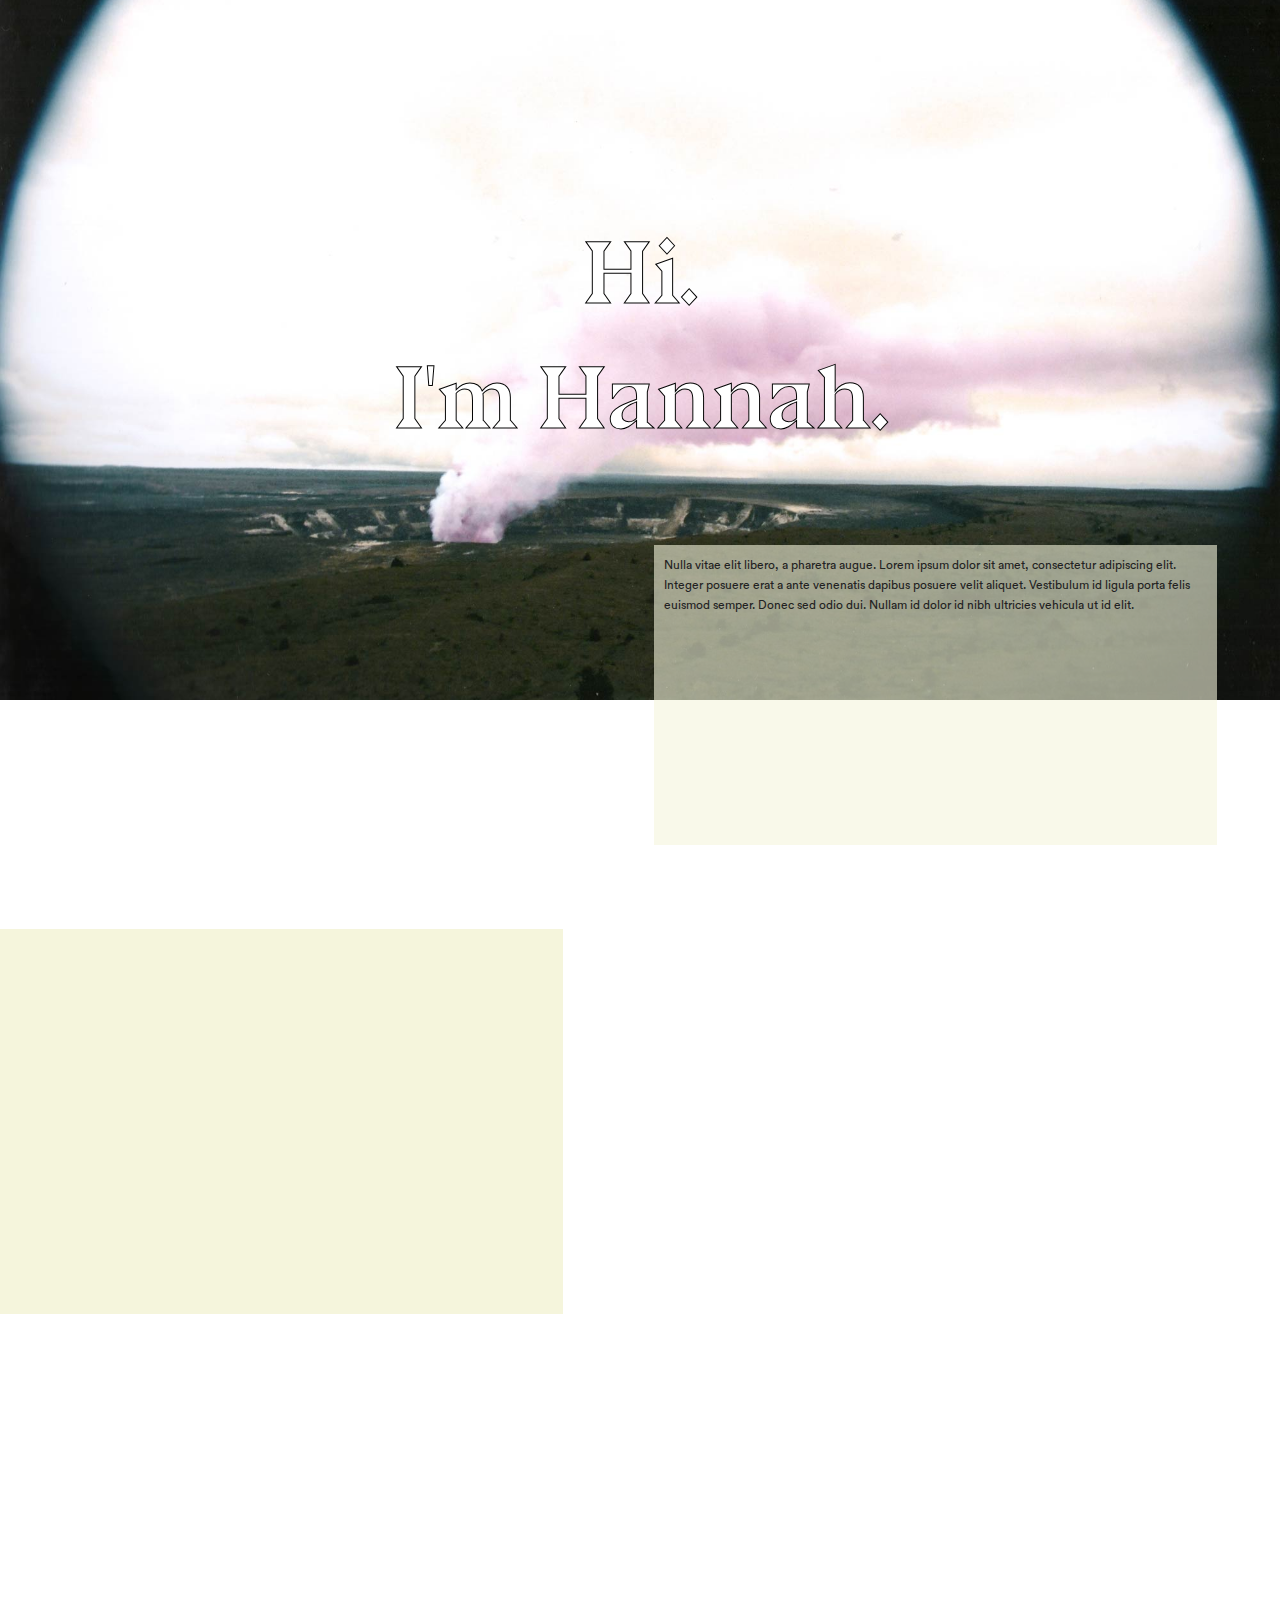
==== commit 41cc4f8e: "beginning animation" ====
--- a/index.html
+++ b/index.html
@@ -34,15 +34,11 @@
             <nav id="nav">
                 <ul>
                     <li>
-                        <a href="#design">
-                           design</a>
+                        <a href="#projects" id="projlink">
+                           projects</a>
                     </li>
                     <li>
-                        <a href="#code">
-                           code</a>
-                    </li>
-                    <li>
-                        <a href="#resume"> resume</a>
+                        <a href="#resume" id="resumelink"> resume</a>
                     </li>
                     <li class="maincontact">
                         <a href="#contact">
@@ -65,14 +61,25 @@
         <!--                 <canvas id="canvas-1" class="gradline"></canvas>
  -->
         <a class="anchor" id="home"></a>
-        <section class="intro" id="moveup">
-            <h4 class="a">Hi there.</h4>
-            <br>
-            <!--  <span class="b">I'm a media design major and TAM (technology, arts, and media) minor at CU Boulder with plans to graduate in spring 2017.</span><br><span class="c">My style reflects my interest in the intersections of analog and digital, retro and ultra-futuristic.</span><br><span class="d">My personality shows in the playful elements I add to each piece.</span><br><span class ="e"> I love to see my designs come to life with strong code.</span> -->
-            <p>
-                Nulla vitae elit libero, a pharetra augue. Lorem ipsum dolor sit amet, consectetur adipiscing elit. Integer posuere erat a ante venenatis dapibus posuere velit aliquet. Vestibulum id ligula porta felis euismod semper. Donec sed odio dui. Nullam id dolor id nibh ultricies vehicula ut id elit.
-            </p>
-        </section>
+        <div id="intro">
+            <section id="introleft">
+                <div id="handshake">
+                    <h4 id="a" class="handshake">Hi.</h4>
+                    <h4 id="b" class="handshake">I'm Hannah.</h4>
+                </div>
+                <!--  <span class="b">I'm a media design major and TAM (technology, arts, and media) minor at CU Boulder with plans to graduate in spring 2017.</span><br><span class="c">My style reflects my interest in the intersections of analog and digital, retro and ultra-futuristic.</span><br><span class="d">My personality shows in the playful elements I add to each piece.</span><br><span class ="e"> I love to see my designs come to life with strong code.</span> -->
+            </section>
+            <section id="skillz">
+                <p>digital design • front-end development • UX/UI design • visual identity</p>
+            </section>
+            <canvas id="canvas-5"></canvas>
+            <section id="introright">
+                <p id="aboutme">
+                    Nulla vitae elit libero, a pharetra augue. Lorem ipsum dolor sit amet, consectetur adipiscing elit. Integer posuere erat a ante venenatis dapibus posuere velit aliquet. Vestibulum id ligula porta felis euismod semper. Donec sed odio dui. Nullam id dolor id nibh ultricies vehicula ut id elit.
+                </p>
+            </section>
+        </div>
+    </div>
     </div>
     <!--         <nav class="stick">
         <ul>
@@ -88,21 +95,37 @@
             <img src="img/top.png" alt="arrow up"></a></li>
         </ul>
     </nav> -->
-
-
-
-     <div id="sectionnav">        
-     <canvas id="canvas-1" class="gradline"></canvas>
-                <div class="sidetext">a coolll project</div>
-                <canvas id="canvas-2" class="gradline"></canvas>
-</div>
-
+    <div id="projectsnav">
+        <canvas id="canvas-1" class="gradline"></canvas>
+        <div id="projectstext">projects</div>
+        <canvas id="canvas-2" class="gradline"></canvas>
+    </div>
+    <div id="resumenav">
+        <canvas id="canvas-3" class="gradline"></canvas>
+        <div id="resumetext">resume</div>
+        <canvas id="canvas-4" class="gradline"></canvas>
+    </div>
     <section id="projects">
-
-    <div class="project" id="project1"></div>
-
-    <div class="project" id="project2"></div>
-    <div class="project" id="project3"></div>
+<!--         <div class="project" id="project1">
+            <a href="">
+                <div id="p1title">
+                cool shit in the sky
+                </div>
+                <div class="projvisuals">
+                    <img src="img/csits/csits3.jpg" alt="">
+                    <img src="img/csits/csits4.jpg" alt="">
+                </div>
+            </a>
+        </div> -->
+        <div class="project" id="project2">
+            <a class="anchor" id="design"></a>
+        </div>
+        <div class="project" id="project3">
+            <a class="anchor" id="code"></a>
+        </div>
+    </section>
+    <section id="resume">
+        <div class="project" id="resume1"></div>
     </section>
     <!--     <main>
 
@@ -223,6 +246,7 @@
     </main>
 
  -->
+    <script src="js/jquery.color.js"></script>
     <script src="js/jquery.waypoints.min.js"></script>
     <script src="js/main.js"></script>
     <!-- Google Analytics: change UA-XXXXX-X to be your site's ID. -->
--- a/css/main.css
+++ b/css/main.css
@@ -138,175 +138,188 @@
   src: url(../fonts/bluunext-bold.ttf);
 }
 @font-face {
+  font-family: "bluunext-bolditalic";
+  src: url(../fonts/bluunext-bolditalic.ttf);
+}
+@font-face {
   font-family: "apercupro-italic";
   src: url(../fonts/apercupro-italic.otf);
 }
 @font-face {
-  font-family: "apercupro";
-  src: url(../fonts/apercu_regular_pro.otf);
+  font-family: "sportinggrotesque";
+  src: url(../fonts/sporting_grotesque_normal.otf);
 }
 @font-face {
   font-family: "circular";
   src: url(../fonts/circular-book.otf);
 }
-/* line 93, ../scss/_base.scss */
+/* line 98, ../scss/_base.scss */
 a:link {
   text-decoration: none;
   color: #242424;
 }
 
-/* line 98, ../scss/_base.scss */
+/* line 103, ../scss/_base.scss */
 a:visited {
   color: #242424;
 }
 
-/* line 102, ../scss/_base.scss */
+/* line 107, ../scss/_base.scss */
 a:hover {
   text-decoration: none;
   color: #a543ff;
 }
 
-/* line 107, ../scss/_base.scss */
+/* line 112, ../scss/_base.scss */
 a:active {
   text-decoration: none;
   color: black;
 }
 
-/* line 112, ../scss/_base.scss */
+/* line 117, ../scss/_base.scss */
 main .design a:link section {
   background-color: rgba(255, 196, 255, 0.1);
   border-color: #1e1e1e;
 }
 
-/* line 117, ../scss/_base.scss */
+/* line 122, ../scss/_base.scss */
 main .design a:visited section {
   background-color: rgba(255, 196, 255, 0.1);
 }
 
-/* line 121, ../scss/_base.scss */
+/* line 126, ../scss/_base.scss */
 main .design a:hover section {
   background-color: transparent;
 }
 
-/* line 125, ../scss/_base.scss */
+/* line 130, ../scss/_base.scss */
 main .design a:active section {
   background-color: #a543ff;
 }
 
-/* line 129, ../scss/_base.scss */
+/* line 134, ../scss/_base.scss */
 main .design a:link section p {
   color: rgba(255, 196, 255, 0.7);
 }
 
-/* line 134, ../scss/_base.scss */
+/* line 139, ../scss/_base.scss */
 main .design a:visited section p {
   color: rgba(255, 196, 255, 0.7);
 }
 
-/* line 138, ../scss/_base.scss */
+/* line 143, ../scss/_base.scss */
 main .design a:hover section p {
   color: #a543ff;
   border-color: #a543ff;
 }
 
-/* line 143, ../scss/_base.scss */
+/* line 148, ../scss/_base.scss */
 main .design a:active section p {
   color: #a543ff;
 }
 
-/* line 148, ../scss/_base.scss */
+/* line 153, ../scss/_base.scss */
 main .code a:link section {
   background-color: rgba(143, 255, 161, 0.05);
   border-color: rgba(143, 255, 161, 0.7);
 }
 
-/* line 153, ../scss/_base.scss */
+/* line 158, ../scss/_base.scss */
 main .code a:visited section {
   background-color: rgba(143, 255, 161, 0.1);
 }
 
-/* line 157, ../scss/_base.scss */
+/* line 162, ../scss/_base.scss */
 main .code a:hover section {
   background-color: transparent;
 }
 
-/* line 162, ../scss/_base.scss */
+/* line 167, ../scss/_base.scss */
 main .code a:active section {
   background-color: #a543ff;
 }
 
-/* line 166, ../scss/_base.scss */
+/* line 171, ../scss/_base.scss */
 main .code a:link section p {
   color: rgba(143, 255, 161, 0.7);
   border-color: #8fffa1;
 }
-/* line 170, ../scss/_base.scss */
+/* line 175, ../scss/_base.scss */
 main .code a:link section p i {
   display: none;
 }
 
-/* line 175, ../scss/_base.scss */
+/* line 180, ../scss/_base.scss */
 main .code a:visited section p {
   color: rgba(143, 255, 161, 0.7);
   border-color: rgba(143, 255, 161, 0.7);
 }
 
-/* line 180, ../scss/_base.scss */
+/* line 185, ../scss/_base.scss */
 main .code a:hover section p {
   color: #a543ff;
   border-color: #a543ff;
 }
-/* line 183, ../scss/_base.scss */
+/* line 188, ../scss/_base.scss */
 main .code a:hover section p i {
   display: inline;
 }
 
-/* line 188, ../scss/_base.scss */
+/* line 193, ../scss/_base.scss */
 main .code a:active section p {
   color: #a543ff;
 }
 
-/* line 193, ../scss/_base.scss */
+/* line 198, ../scss/_base.scss */
 main .resume a:link section {
   background-color: rgba(34, 138, 255, 0.2);
   border-color: #1e1e1e;
 }
 
-/* line 198, ../scss/_base.scss */
+/* line 203, ../scss/_base.scss */
 main .resume a:visited section {
   background-color: rgba(34, 138, 255, 0.4);
 }
 
-/* line 202, ../scss/_base.scss */
+/* line 207, ../scss/_base.scss */
 main .resume a:hover section {
   background-color: transparent;
 }
 
-/* line 206, ../scss/_base.scss */
+/* line 211, ../scss/_base.scss */
 main .resume a:active section {
   background-color: #a543ff;
 }
 
-/* line 210, ../scss/_base.scss */
+/* line 215, ../scss/_base.scss */
 body {
   font-family: "circular";
 }
 
-/* line 218, ../scss/_base.scss */
+/* line 220, ../scss/_base.scss */
+.top {
+  height: 650px;
+}
+
+/* line 224, ../scss/_base.scss */
 .head {
   position: fixed;
   background-color: white;
   width: 100%;
   margin-left: 0px;
   z-index: 1000;
-}
-
-/* line 227, ../scss/_base.scss */
+  margin-top: -400px;
+}
+
+/* line 234, ../scss/_base.scss */
 #plus {
   color: black;
-}
-
-/* line 231, ../scss/_base.scss */
+  font-size: 55px;
+  cursor: pointer;
+  padding: 0px 10px;
+}
+
+/* line 241, ../scss/_base.scss */
 a.anchor {
   display: block;
   position: relative;
@@ -314,55 +327,61 @@
   visibility: hidden;
 }
 
-/* line 238, ../scss/_base.scss */
+/* line 248, ../scss/_base.scss */
 header {
   font-family: "bluunext";
   font-size: 24px;
-  word-spacing: -10px;
   color: white;
   min-width: 350px;
   text-align: center;
   display: flex;
   align-items: center;
   justify-content: space-between;
-  max-width: 95vw;
+  max-width: 97vw;
   height: 60px;
 }
 
-/* line 255, ../scss/_base.scss */
+/* line 264, ../scss/_base.scss */
 h1 {
-  margin-left: 5vw;
-}
-
-/* line 257, ../scss/_base.scss */
+  margin-left: 3vw;
+}
+
+/* line 266, ../scss/_base.scss */
 nav {
   font-family: "bluunext";
   font-variant: italic;
-  font-size: 12px;
   max-width: 100%;
   background-color: grey;
   text-align: center;
   padding: 10px 0px;
 }
-/* line 267, ../scss/_base.scss */
+/* line 274, ../scss/_base.scss */
+nav ul {
+  display: flex;
+  justify-content: space-around;
+  width: 60vw;
+  /* text-align: center; */
+  margin-left: auto;
+  margin-right: auto;
+}
+/* line 281, ../scss/_base.scss */
 nav ul li {
   display: inline;
-  margin-right: 62px;
   font-size: 14px;
   color: white;
 }
-/* line 273, ../scss/_base.scss */
+/* line 286, ../scss/_base.scss */
 nav ul li img {
   height: 12px;
   width: 12px;
 }
 
-/* line 281, ../scss/_base.scss */
+/* line 294, ../scss/_base.scss */
 li.maincontact {
   margin-right: 0px;
 }
 
-/* line 321, ../scss/_base.scss */
+/* line 334, ../scss/_base.scss */
 h2 {
   font-family: "bluunext";
   font-size: 26px;
@@ -371,33 +390,33 @@
   padding-top: 10px;
 }
 
-/* line 329, ../scss/_base.scss */
+/* line 342, ../scss/_base.scss */
 .design section {
   background-color: rgba(255, 196, 255, 0.5);
 }
 
-/* line 333, ../scss/_base.scss */
+/* line 346, ../scss/_base.scss */
 .design h2 {
   color: #ffc4ff;
 }
 
-/* line 337, ../scss/_base.scss */
+/* line 350, ../scss/_base.scss */
 .code h2 {
   color: #8fffa1;
 }
 
-/* line 341, ../scss/_base.scss */
+/* line 354, ../scss/_base.scss */
 .resume h2 {
   color: #228aff;
 }
 
-/* line 345, ../scss/_base.scss */
+/* line 358, ../scss/_base.scss */
 main div.resume2 {
   margin-top: 0px;
   text-align: center;
 }
 
-/* line 350, ../scss/_base.scss */
+/* line 363, ../scss/_base.scss */
 img.resume2 {
   margin-top: 0px;
   max-height: 100vh;
@@ -405,52 +424,114 @@
   vertical-align: middle;
 }
 
-/* line 357, ../scss/_base.scss */
+/* line 370, ../scss/_base.scss */
 .contact h2 {
   color: yellow;
 }
 
-/* line 361, ../scss/_base.scss */
+/* line 374, ../scss/_base.scss */
 .contact {
   background-color: rgba(255, 255, 0, 0.1);
 }
 
-/* line 365, ../scss/_base.scss */
+/* line 378, ../scss/_base.scss */
 .contact:hover {
   background-color: white;
 }
 
-/* line 369, ../scss/_base.scss */
+/* line 382, ../scss/_base.scss */
 p {
   font-family: "circular";
   font-size: 10px;
 }
 
-/* line 382, ../scss/_base.scss */
-.intro {
-  height: 450px;
-  padding-top: 50px;
-  text-align: center;
-  max-width: 70vw;
+/* line 396, ../scss/_base.scss */
+#introright {
+  bottom: 13vw;
+  position: relative;
+  height: 300px;
+  right: 13px;
+  background-color: rgba(245, 245, 220, 0.6);
+  float: right;
+  width: 44vw;
+  margin: 0px 50px 0px 0px;
+  z-index: 3;
+}
+/* line 407, ../scss/_base.scss */
+#introright p {
+  padding: 10px;
+  font-size: 12px;
+  line-height: 20px;
+}
+
+/* line 416, ../scss/_base.scss */
+#skillz {
+  top: 213px;
+  position: relative;
+  margin-right: 3vw;
+  left: -500px;
+  z-index: 1;
+}
+/* line 423, ../scss/_base.scss */
+#skillz p {
+  text-transform: uppercase;
+  letter-spacing: 1.6px;
+  font-size: 8px;
+}
+
+/* line 431, ../scss/_base.scss */
+#canvas-5 {
+  top: 218px;
+  position: relative;
+  height: 385px;
+  background-color: beige;
+  /* float: right; */
+  width: 44vw;
+  margin: 0vw 3vw 0vw 0vw;
+  z-index: 0;
+}
+
+/* line 442, ../scss/_base.scss */
+#introleft {
+  top: 0px;
+  height: 700px;
+  width: 100%;
+  padding-top: 0px;
   background: url(../img/volcano-bg.jpg) no-repeat center center;
   background-size: cover;
-  margin: 0px auto 0px auto;
-}
-/* line 392, ../scss/_base.scss */
-.intro p {
+  margin: 0vw;
+  position: relative;
+  float: left;
+  z-index: 2;
+  display: flex;
+  justify-content: center;
+  text-align: center;
+}
+/* line 463, ../scss/_base.scss */
+#introleft p {
   font-size: 20px;
   color: #242424;
   padding: 30px 80px;
 }
-/* line 400, ../scss/_base.scss */
-.intro h4.a {
-  margin-top: 40px;
-  font-size: 45px;
-  line-height: 70px;
+/* line 472, ../scss/_base.scss */
+#introleft h4 {
+  /* font-style: italic; */
   font-family: "bluunext";
-}
-
-/* line 410, ../scss/_base.scss */
+  text-align: center;
+  padding: 0px 10px;
+  -webkit-text-stroke: black;
+  -webkit-text-stroke-width: 1px;
+  color: white;
+}
+
+/* line 491, ../scss/_base.scss */
+.handshake {
+  font-size: 7vw;
+  position: relative;
+  top: 30%;
+}
+
+/* line 500, ../scss/_base.scss */
 #star {
   padding-top: 50px;
   margin-left: auto;
@@ -458,21 +539,21 @@
   text-align: center;
   position: static;
 }
-/* line 416, ../scss/_base.scss */
+/* line 506, ../scss/_base.scss */
 #star img {
   width: 15vw;
   margin: 0px -12px;
 }
-/* line 420, ../scss/_base.scss */
+/* line 510, ../scss/_base.scss */
 #star #starleft {
   position: relative;
 }
-/* line 423, ../scss/_base.scss */
+/* line 513, ../scss/_base.scss */
 #star #starright {
   position: relative;
 }
 
-/* line 428, ../scss/_base.scss */
+/* line 518, ../scss/_base.scss */
 #linedown {
   height: 100px;
   width: 2px;
@@ -480,65 +561,102 @@
   margin-right: auto;
 }
 
-/* line 435, ../scss/_base.scss */
+/* line 525, ../scss/_base.scss */
 .gradline {
   display: block;
-  width: 300px;
+  width: 450px;
   height: 7px;
   padding: 0px 12px;
 }
 
-/* line 442, ../scss/_base.scss */
-#sectionnav {
+/* line 532, ../scss/_base.scss */
+#projectsnav {
   display: flex;
   align-items: center;
-  transform: rotate(-90deg) translate(127px, -350px);
-}
-
-/* line 448, ../scss/_base.scss */
-#project1 {
-  background-color: red;
-}
-
-/* line 453, ../scss/_base.scss */
-#project2 {
-  background-color: blue;
-}
-
-/* line 459, ../scss/_base.scss */
-#project3 {
-  background-color: purple;
-}
-
-/* line 464, ../scss/_base.scss */
+  transform: rotate(-90deg) translate(30%, -490px);
+}
+
+/* line 538, ../scss/_base.scss */
+#resumenav {
+  display: flex;
+  align-items: center;
+  transform: rotate(-90deg) translate(30%, -490px);
+}
+
+/* line 557, ../scss/_base.scss */
 .project {
   height: 700px;
 }
-
-/* line 468, ../scss/_base.scss */
+/* line 560, ../scss/_base.scss */
+.project a {
+  display: flex;
+  width: 88vw;
+  margin-left: auto;
+  margin-right: auto;
+  justify-content: space-between;
+}
+
+/* line 569, ../scss/_base.scss */
+#p1title {
+  font-family: 'grobe';
+  color: white;
+  -webkit-text-stroke: 1px black;
+  text-align: right;
+  float: right;
+  /* margin-right: 1vw; */
+  width: 181px;
+  font-size: 51px;
+  line-height: 50px;
+  padding-right: 27px;
+  margin-top: 1vw;
+}
+
+/* line 583, ../scss/_base.scss */
+#resume1 {
+  background-color: lightblue;
+}
+
+/* line 587, ../scss/_base.scss */
 .fixme {
   position: fixed;
 }
 
-/* line 472, ../scss/_base.scss */
-.sidetext {
+/* line 591, ../scss/_base.scss */
+#projectstext {
   width: 110px;
   text-align: center;
-}
-
-/* line 497, ../scss/_base.scss */
+  font-size: 12px;
+  text-transform: uppercase;
+  letter-spacing: 2px;
+}
+
+/* line 597, ../scss/_base.scss */
+#resumetext {
+  width: 110px;
+  text-align: center;
+  font-size: 12px;
+  text-transform: uppercase;
+  letter-spacing: 2px;
+}
+
+/* line 604, ../scss/_base.scss */
+.xout {
+  transform: rotate(45deg);
+}
+
+/* line 629, ../scss/_base.scss */
 main {
   display: flex;
   flex-direction: column;
 }
-/* line 501, ../scss/_base.scss */
+/* line 633, ../scss/_base.scss */
 main div.design {
   padding-top: 120px;
 }
 
-/* line 506, ../scss/_base.scss */
+/* line 638, ../scss/_base.scss */
 main section {
-  background-color: rgba(255, 255, 255, 0.2);
+  background-color: white;
   margin-bottom: 25px;
   margin-top: 25px;
   max-width: 100vw;
@@ -546,12 +664,12 @@
   align-items: center;
 }
 
-/* line 518, ../scss/_base.scss */
+/* line 650, ../scss/_base.scss */
 main div {
   margin-top: 100px;
 }
 
-/* line 522, ../scss/_base.scss */
+/* line 654, ../scss/_base.scss */
 main section img {
   margin-left: 35px;
   margin-top: 20px;
@@ -560,7 +678,7 @@
   max-width: 80%;
 }
 
-/* line 530, ../scss/_base.scss */
+/* line 662, ../scss/_base.scss */
 main section p {
   display: inline;
   vertical-align: 50%;
@@ -573,30 +691,30 @@
   color: #242424;
 }
 
-/* line 543, ../scss/_base.scss */
+/* line 675, ../scss/_base.scss */
 main div a:link {
   color: yellow;
 }
-/* line 546, ../scss/_base.scss */
+/* line 678, ../scss/_base.scss */
 main div main a:visited {
   color: yellow;
 }
-/* line 549, ../scss/_base.scss */
+/* line 681, ../scss/_base.scss */
 main div main a:hover {
   color: yellow;
 }
-/* line 552, ../scss/_base.scss */
+/* line 684, ../scss/_base.scss */
 main div main a:active {
   color: yellow;
 }
 
-/* line 557, ../scss/_base.scss */
+/* line 689, ../scss/_base.scss */
 .little {
   font-size: 10px;
   text-align: center;
 }
 
-/* line 562, ../scss/_base.scss */
+/* line 694, ../scss/_base.scss */
 .contact {
   max-width: 100vw;
   margin-bottom: 40px;
@@ -604,53 +722,53 @@
   padding-right: 10px;
   color: #242424;
 }
-/* line 565, ../scss/_base.scss */
+/* line 697, ../scss/_base.scss */
 .contact h2 {
   margin-bottom: 30px;
   padding-left: 0px;
 }
-/* line 569, ../scss/_base.scss */
+/* line 701, ../scss/_base.scss */
 .contact p {
   font-size: 25px;
 }
 
-/* line 579, ../scss/_base.scss */
+/* line 711, ../scss/_base.scss */
 .gallery .advimage {
   max-width: 500px;
 }
-/* line 582, ../scss/_base.scss */
+/* line 714, ../scss/_base.scss */
 .gallery i {
   font-size: 50px;
   margin-right: 30px;
   margin-top: 5px;
 }
-/* line 587, ../scss/_base.scss */
+/* line 719, ../scss/_base.scss */
 .gallery div {
   margin-top: 50px;
   padding-right: 100px;
 }
-/* line 591, ../scss/_base.scss */
+/* line 723, ../scss/_base.scss */
 .gallery div.single {
   max-width: 375px;
 }
-/* line 594, ../scss/_base.scss */
+/* line 726, ../scss/_base.scss */
 .gallery .image {
   display: inline;
   margin-top: 100px;
   margin-right: 20px;
 }
-/* line 599, ../scss/_base.scss */
+/* line 731, ../scss/_base.scss */
 .gallery section img {
   vertical-align: middle;
   max-width: 80%;
   margin-left: 0px;
 }
-/* line 604, ../scss/_base.scss */
+/* line 736, ../scss/_base.scss */
 .gallery section {
   background-color: rgba(255, 255, 255, 0);
   align-items: flex-start;
 }
-/* line 609, ../scss/_base.scss */
+/* line 741, ../scss/_base.scss */
 .gallery section p {
   border: none;
   margin-bottom: 10px;
@@ -661,12 +779,12 @@
   font-size: 13px;
   max-width: 100px;
 }
-/* line 620, ../scss/_base.scss */
+/* line 752, ../scss/_base.scss */
 .gallery .back {
   font-family: "bluunext";
   font-size: 50px;
 }
-/* line 624, ../scss/_base.scss */
+/* line 756, ../scss/_base.scss */
 .gallery .description {
   position: fixed;
   border: none;
@@ -677,75 +795,74 @@
   text-align: right;
   margin-top: 100px;
 }
-/* line 634, ../scss/_base.scss */
+/* line 766, ../scss/_base.scss */
 .gallery .description h2 {
   font-family: "bluunext";
   margin-bottom: 15px;
 }
-/* line 639, ../scss/_base.scss */
+/* line 771, ../scss/_base.scss */
 .gallery header {
   margin-bottom: 30px;
   position: fixed;
   width: 100%;
   font-size: 22px;
-  letter-spacing: 5px;
   padding-top: 25px;
   padding-bottom: 10px;
-}
-/* line 648, ../scss/_base.scss */
+  color: rgba(0, 0, 0, 0.8);
+}
+/* line 780, ../scss/_base.scss */
 .gallery header h1 {
   min-width: 300px;
 }
-/* line 651, ../scss/_base.scss */
+/* line 783, ../scss/_base.scss */
 .gallery header a {
   padding-right: 90px;
 }
-/* line 655, ../scss/_base.scss */
+/* line 787, ../scss/_base.scss */
 .gallery main {
   flex-direction: row;
   justify-content: space-between;
 }
 
 @media only screen and (max-width: 930px) {
-  /* line 663, ../scss/_base.scss */
+  /* line 795, ../scss/_base.scss */
   main div.resume2 {
     margin-top: 0px;
   }
 
-  /* line 666, ../scss/_base.scss */
+  /* line 798, ../scss/_base.scss */
   .stick {
     display: none;
   }
 
-  /* line 669, ../scss/_base.scss */
+  /* line 801, ../scss/_base.scss */
   main section img {
     margin-left: 0px;
   }
 
-  /* line 672, ../scss/_base.scss */
+  /* line 804, ../scss/_base.scss */
   .head {
     display: block;
   }
 
-  /* line 675, ../scss/_base.scss */
+  /* line 807, ../scss/_base.scss */
   nav {
     padding-left: 40px;
     padding-bottom: 10px;
     padding-top: 10px;
     width: 100vw;
   }
-  /* line 681, ../scss/_base.scss */
+  /* line 815, ../scss/_base.scss */
   nav a {
     font-size: 18px;
   }
 
-  /* line 685, ../scss/_base.scss */
+  /* line 819, ../scss/_base.scss */
   .intro {
     width: 100%;
   }
-  /* line 687, ../scss/_base.scss */
+  /* line 821, ../scss/_base.scss */
   .intro p {
-    font-size: 32px;
     padding-left: 20px;
     padding-right: 20px;
     margin-top: 37px;
@@ -754,13 +871,13 @@
     font-size: 25px;
   }
 
-  /* line 699, ../scss/_base.scss */
+  /* line 834, ../scss/_base.scss */
   main section {
     display: flex;
     flex-direction: column;
   }
 
-  /* line 703, ../scss/_base.scss */
+  /* line 838, ../scss/_base.scss */
   main section p {
     display: block;
     margin-top: 20px;
@@ -770,50 +887,50 @@
     font-size: 20px;
   }
 
-  /* line 711, ../scss/_base.scss */
+  /* line 846, ../scss/_base.scss */
   main section a {
     text-align: center;
   }
 
-  /* line 714, ../scss/_base.scss */
+  /* line 849, ../scss/_base.scss */
   main section img {
     margin-bottom: 0px;
     text-align: center;
   }
 
-  /* line 720, ../scss/_base.scss */
+  /* line 855, ../scss/_base.scss */
   .gallery .container2 {
     padding-left: 0px;
   }
-  /* line 723, ../scss/_base.scss */
+  /* line 858, ../scss/_base.scss */
   .gallery div {
     padding-right: 0px;
   }
-  /* line 726, ../scss/_base.scss */
+  /* line 861, ../scss/_base.scss */
   .gallery main {
     margin-top: 0px;
   }
-  /* line 729, ../scss/_base.scss */
+  /* line 864, ../scss/_base.scss */
   .gallery section {
     align-items: center;
     text-align: center;
   }
-  /* line 732, ../scss/_base.scss */
+  /* line 867, ../scss/_base.scss */
   .gallery section img {
     max-width: 100%;
   }
-  /* line 736, ../scss/_base.scss */
+  /* line 871, ../scss/_base.scss */
   .gallery main {
     display: flex;
     flex-direction: column-reverse;
     vertical-align: 50%;
     margin-top: 0px;
   }
-  /* line 742, ../scss/_base.scss */
+  /* line 877, ../scss/_base.scss */
   .gallery h2 {
     padding-left: 0px;
   }
-  /* line 745, ../scss/_base.scss */
+  /* line 880, ../scss/_base.scss */
   .gallery .description {
     float: none;
     position: inherit;
@@ -824,16 +941,16 @@
     padding-left: 50px;
     padding-right: 50px;
   }
-  /* line 754, ../scss/_base.scss */
+  /* line 889, ../scss/_base.scss */
   .gallery .description p {
     font-size: 20px;
     line-height: 30px;
   }
-  /* line 759, ../scss/_base.scss */
+  /* line 894, ../scss/_base.scss */
   .gallery section p {
     max-width: 80vw;
   }
-  /* line 762, ../scss/_base.scss */
+  /* line 897, ../scss/_base.scss */
   .gallery .image {
     margin-left: 5vw;
     margin-right: 5vw;
@@ -841,27 +958,27 @@
   }
 }
 @media only screen and (max-width: 580px) {
-  /* line 772, ../scss/_base.scss */
+  /* line 907, ../scss/_base.scss */
   main.resume2 {
     margin-top: 0px;
   }
 
-  /* line 775, ../scss/_base.scss */
+  /* line 910, ../scss/_base.scss */
   .stick {
     display: none;
   }
 
-  /* line 778, ../scss/_base.scss */
+  /* line 913, ../scss/_base.scss */
   main {
     margin-top: 200px;
   }
 
-  /* line 781, ../scss/_base.scss */
+  /* line 916, ../scss/_base.scss */
   main section img {
     margin-left: 0px;
   }
 
-  /* line 798, ../scss/_base.scss */
+  /* line 933, ../scss/_base.scss */
   .intro p {
     font-size: 18px;
     margin-top: -10px;
@@ -870,7 +987,7 @@
     padding: 20px 40px;
   }
 
-  /* line 806, ../scss/_base.scss */
+  /* line 941, ../scss/_base.scss */
   .intro {
     margin-top: 0px;
     padding-top: 123px;
@@ -878,12 +995,18 @@
     max-width: 100vw;
   }
 
-  /* line 812, ../scss/_base.scss */
+  /* line 949, ../scss/_base.scss */
+  .handshake {
+    top: 130px;
+    font-size: 9vw;
+  }
+
+  /* line 952, ../scss/_base.scss */
   h2 {
     font-family: "bluunext";
   }
 
-  /* line 815, ../scss/_base.scss */
+  /* line 955, ../scss/_base.scss */
   nav {
     float: none;
     width: 100%;
@@ -892,54 +1015,93 @@
     text-align: center;
   }
 
-  /* line 822, ../scss/_base.scss */
+  /* line 963, ../scss/_base.scss */
+  nav ul {
+    width: 80vw;
+    /* text-align: center; */
+  }
+  /* line 966, ../scss/_base.scss */
   nav ul li {
     display: inline;
     font-size: 28px;
-    margin-right: 7px;
     word-spacing: -8px;
     letter-spacing: -.6px;
     padding-left: 0px;
   }
-  /* line 829, ../scss/_base.scss */
+  /* line 972, ../scss/_base.scss */
   nav ul li a {
     font-size: 18px;
   }
-  /* line 832, ../scss/_base.scss */
+  /* line 975, ../scss/_base.scss */
   nav ul li img {
     height: 6px;
     width: 6px;
     margin-right: 6px;
   }
 
-  /* line 840, ../scss/_base.scss */
+  /* line 984, ../scss/_base.scss */
+  #introleft {
+    top: 0px;
+    float: none;
+    width: 100%;
+  }
+
+  /* line 990, ../scss/_base.scss */
+  #canvas-5 {
+    width: 100vw;
+    float: none;
+    margin: 0px;
+    top: 90px;
+  }
+
+  /* line 997, ../scss/_base.scss */
+  #introright {
+    float: none;
+    width: 83vw;
+    bottom: 250px;
+    margin-left: auto;
+    margin-right: auto;
+    float: none;
+    right: 0px;
+  }
+  /* line 1006, ../scss/_base.scss */
+  #introright p {
+    position: absolute;
+  }
+
+  /* line 1012, ../scss/_base.scss */
+  #skillz {
+    top: 80px;
+  }
+
+  /* line 1020, ../scss/_base.scss */
   .contact p {
     font-size: 20px;
   }
 
-  /* line 846, ../scss/_base.scss */
+  /* line 1026, ../scss/_base.scss */
   .gallery i {
     margin-top: 42px;
     margin-left: 15px;
     padding-right: 10px;
     font-size: 42px;
   }
-  /* line 852, ../scss/_base.scss */
+  /* line 1032, ../scss/_base.scss */
   .gallery .container2 {
     padding-left: 0px;
   }
-  /* line 855, ../scss/_base.scss */
+  /* line 1035, ../scss/_base.scss */
   .gallery .description {
     padding: 0px;
     max-width: 95%;
     margin-left: auto;
     margin-right: auto;
   }
-  /* line 875, ../scss/_base.scss */
+  /* line 1055, ../scss/_base.scss */
   .gallery .image {
     margin-top: -30px;
   }
-  /* line 878, ../scss/_base.scss */
+  /* line 1058, ../scss/_base.scss */
   .gallery .back {
     font-size: 40px;
   }
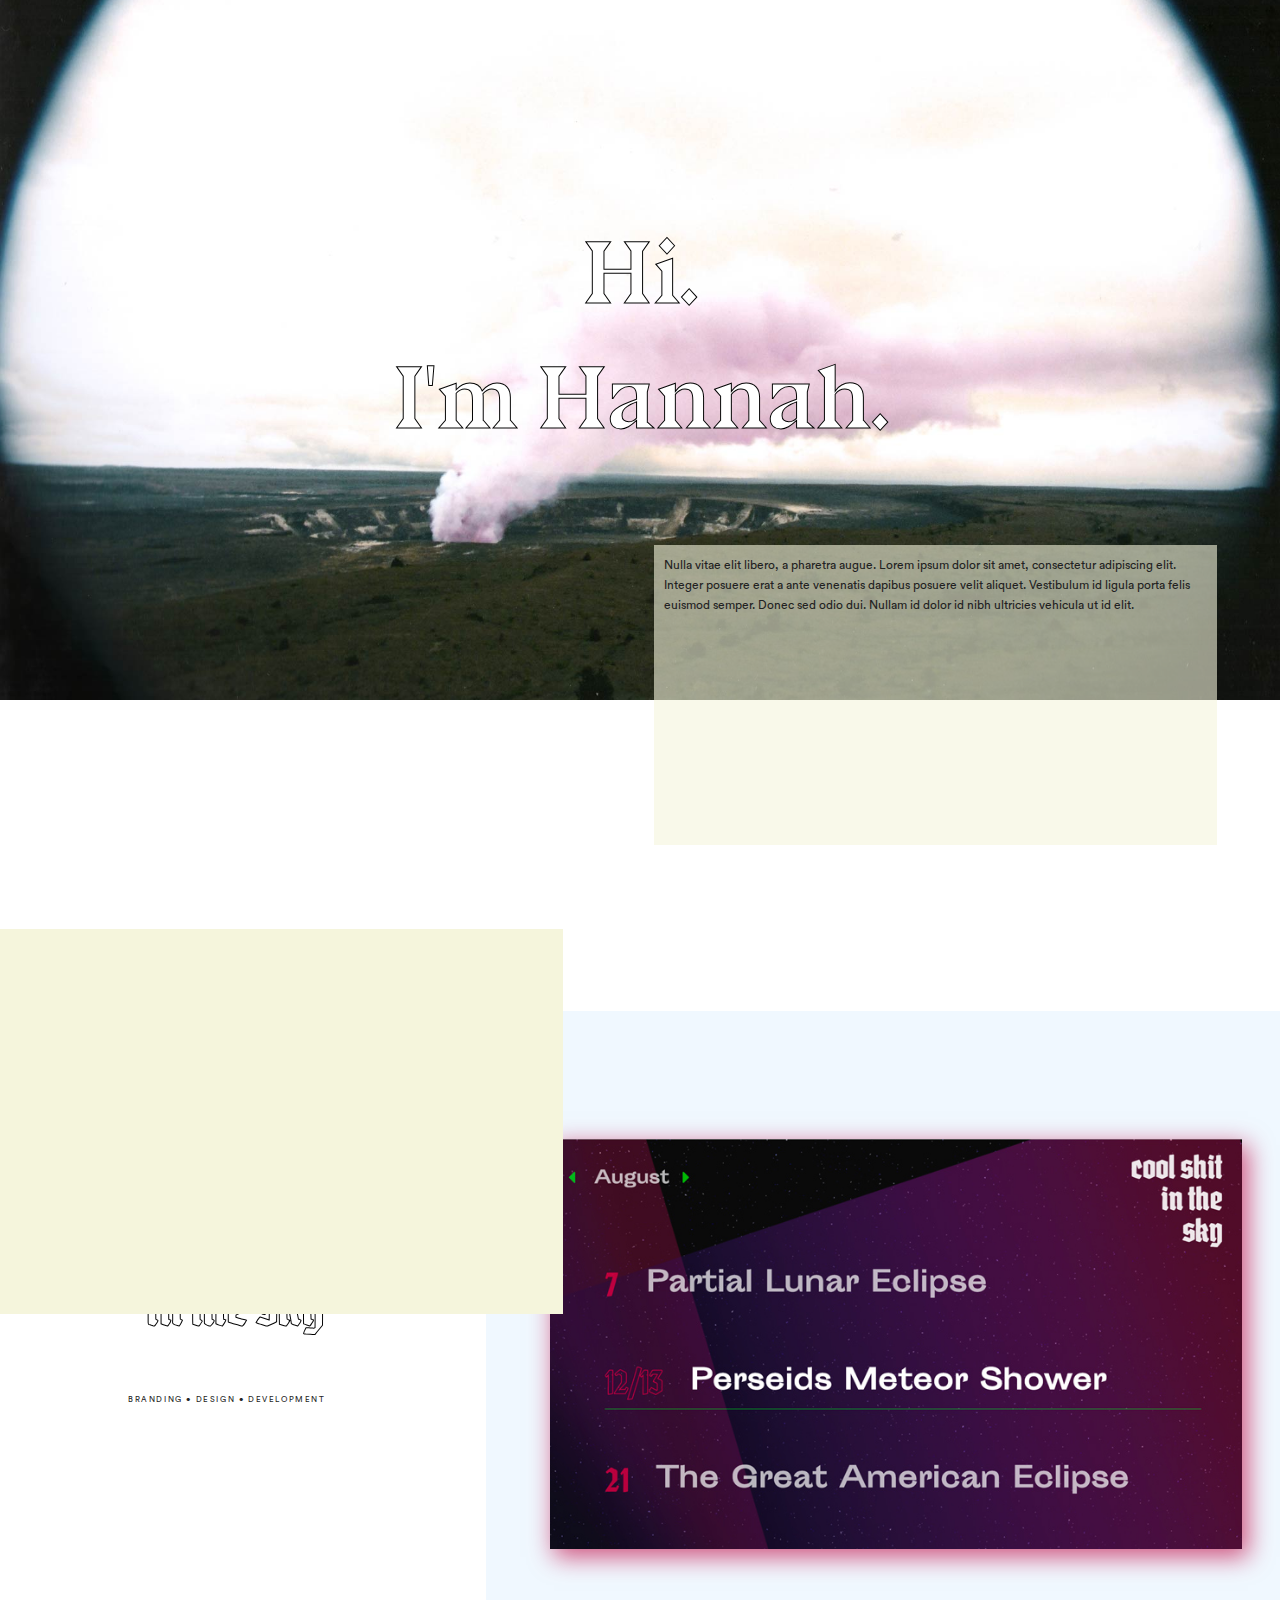
==== commit 44136593: "project sections started" ====
--- a/index.html
+++ b/index.html
@@ -106,17 +106,17 @@
         <canvas id="canvas-4" class="gradline"></canvas>
     </div>
     <section id="projects">
-<!--         <div class="project" id="project1">
+        <div class="project" id="project1">
             <a href="">
-                <div id="p1title">
-                cool shit in the sky
+                <div id="p1info">
+                <div id="p1title">cool shit in the sky</div>
+    <p>BRANDING • DESIGN • DEVELOPMENT</p>
                 </div>
                 <div class="projvisuals">
-                    <img src="img/csits/csits3.jpg" alt="">
-                    <img src="img/csits/csits4.jpg" alt="">
+                    <img id="proj1pic" src="img/csits/csits1.jpg" alt="">
                 </div>
             </a>
-        </div> -->
+        </div>
         <div class="project" id="project2">
             <a class="anchor" id="design"></a>
         </div>
--- a/css/main.css
+++ b/css/main.css
@@ -126,8 +126,8 @@
   src: url(../fonts/luculenti.ttf);
 }
 @font-face {
-  font-family: "luculent";
-  src: url(../fonts/luculent.ttf);
+  font-family: "grobe";
+  src: url(../fonts/grobe-deutschmeister.ttf);
 }
 @font-face {
   font-family: "luculent-bolditalic";
@@ -296,12 +296,12 @@
   font-family: "circular";
 }
 
-/* line 220, ../scss/_base.scss */
+/* line 244, ../scss/_base.scss */
 .top {
   height: 650px;
 }
 
-/* line 224, ../scss/_base.scss */
+/* line 248, ../scss/_base.scss */
 .head {
   position: fixed;
   background-color: white;
@@ -311,15 +311,14 @@
   margin-top: -400px;
 }
 
-/* line 234, ../scss/_base.scss */
+/* line 258, ../scss/_base.scss */
 #plus {
   color: black;
   font-size: 55px;
-  cursor: pointer;
   padding: 0px 10px;
 }
 
-/* line 241, ../scss/_base.scss */
+/* line 265, ../scss/_base.scss */
 a.anchor {
   display: block;
   position: relative;
@@ -327,7 +326,7 @@
   visibility: hidden;
 }
 
-/* line 248, ../scss/_base.scss */
+/* line 272, ../scss/_base.scss */
 header {
   font-family: "bluunext";
   font-size: 24px;
@@ -341,12 +340,12 @@
   height: 60px;
 }
 
-/* line 264, ../scss/_base.scss */
+/* line 288, ../scss/_base.scss */
 h1 {
   margin-left: 3vw;
 }
 
-/* line 266, ../scss/_base.scss */
+/* line 290, ../scss/_base.scss */
 nav {
   font-family: "bluunext";
   font-variant: italic;
@@ -355,7 +354,7 @@
   text-align: center;
   padding: 10px 0px;
 }
-/* line 274, ../scss/_base.scss */
+/* line 298, ../scss/_base.scss */
 nav ul {
   display: flex;
   justify-content: space-around;
@@ -364,24 +363,24 @@
   margin-left: auto;
   margin-right: auto;
 }
-/* line 281, ../scss/_base.scss */
+/* line 305, ../scss/_base.scss */
 nav ul li {
   display: inline;
   font-size: 14px;
   color: white;
 }
-/* line 286, ../scss/_base.scss */
+/* line 310, ../scss/_base.scss */
 nav ul li img {
   height: 12px;
   width: 12px;
 }
 
-/* line 294, ../scss/_base.scss */
+/* line 318, ../scss/_base.scss */
 li.maincontact {
   margin-right: 0px;
 }
 
-/* line 334, ../scss/_base.scss */
+/* line 358, ../scss/_base.scss */
 h2 {
   font-family: "bluunext";
   font-size: 26px;
@@ -390,33 +389,33 @@
   padding-top: 10px;
 }
 
-/* line 342, ../scss/_base.scss */
+/* line 366, ../scss/_base.scss */
 .design section {
   background-color: rgba(255, 196, 255, 0.5);
 }
 
-/* line 346, ../scss/_base.scss */
+/* line 370, ../scss/_base.scss */
 .design h2 {
   color: #ffc4ff;
 }
 
-/* line 350, ../scss/_base.scss */
+/* line 374, ../scss/_base.scss */
 .code h2 {
   color: #8fffa1;
 }
 
-/* line 354, ../scss/_base.scss */
+/* line 378, ../scss/_base.scss */
 .resume h2 {
   color: #228aff;
 }
 
-/* line 358, ../scss/_base.scss */
+/* line 382, ../scss/_base.scss */
 main div.resume2 {
   margin-top: 0px;
   text-align: center;
 }
 
-/* line 363, ../scss/_base.scss */
+/* line 387, ../scss/_base.scss */
 img.resume2 {
   margin-top: 0px;
   max-height: 100vh;
@@ -424,28 +423,28 @@
   vertical-align: middle;
 }
 
-/* line 370, ../scss/_base.scss */
+/* line 394, ../scss/_base.scss */
 .contact h2 {
   color: yellow;
 }
 
-/* line 374, ../scss/_base.scss */
+/* line 398, ../scss/_base.scss */
 .contact {
   background-color: rgba(255, 255, 0, 0.1);
 }
 
-/* line 378, ../scss/_base.scss */
+/* line 402, ../scss/_base.scss */
 .contact:hover {
   background-color: white;
 }
 
-/* line 382, ../scss/_base.scss */
+/* line 406, ../scss/_base.scss */
 p {
   font-family: "circular";
   font-size: 10px;
 }
 
-/* line 396, ../scss/_base.scss */
+/* line 420, ../scss/_base.scss */
 #introright {
   bottom: 13vw;
   position: relative;
@@ -457,14 +456,14 @@
   margin: 0px 50px 0px 0px;
   z-index: 3;
 }
-/* line 407, ../scss/_base.scss */
+/* line 431, ../scss/_base.scss */
 #introright p {
   padding: 10px;
   font-size: 12px;
   line-height: 20px;
 }
 
-/* line 416, ../scss/_base.scss */
+/* line 440, ../scss/_base.scss */
 #skillz {
   top: 213px;
   position: relative;
@@ -472,14 +471,14 @@
   left: -500px;
   z-index: 1;
 }
-/* line 423, ../scss/_base.scss */
+/* line 447, ../scss/_base.scss */
 #skillz p {
   text-transform: uppercase;
   letter-spacing: 1.6px;
   font-size: 8px;
 }
 
-/* line 431, ../scss/_base.scss */
+/* line 455, ../scss/_base.scss */
 #canvas-5 {
   top: 218px;
   position: relative;
@@ -491,7 +490,7 @@
   z-index: 0;
 }
 
-/* line 442, ../scss/_base.scss */
+/* line 466, ../scss/_base.scss */
 #introleft {
   top: 0px;
   height: 700px;
@@ -507,13 +506,13 @@
   justify-content: center;
   text-align: center;
 }
-/* line 463, ../scss/_base.scss */
+/* line 487, ../scss/_base.scss */
 #introleft p {
   font-size: 20px;
   color: #242424;
   padding: 30px 80px;
 }
-/* line 472, ../scss/_base.scss */
+/* line 496, ../scss/_base.scss */
 #introleft h4 {
   /* font-style: italic; */
   font-family: "bluunext";
@@ -524,14 +523,14 @@
   color: white;
 }
 
-/* line 491, ../scss/_base.scss */
+/* line 515, ../scss/_base.scss */
 .handshake {
   font-size: 7vw;
   position: relative;
   top: 30%;
 }
 
-/* line 500, ../scss/_base.scss */
+/* line 524, ../scss/_base.scss */
 #star {
   padding-top: 50px;
   margin-left: auto;
@@ -539,21 +538,21 @@
   text-align: center;
   position: static;
 }
-/* line 506, ../scss/_base.scss */
+/* line 530, ../scss/_base.scss */
 #star img {
   width: 15vw;
   margin: 0px -12px;
 }
-/* line 510, ../scss/_base.scss */
+/* line 534, ../scss/_base.scss */
 #star #starleft {
   position: relative;
 }
-/* line 513, ../scss/_base.scss */
+/* line 537, ../scss/_base.scss */
 #star #starright {
   position: relative;
 }
 
-/* line 518, ../scss/_base.scss */
+/* line 542, ../scss/_base.scss */
 #linedown {
   height: 100px;
   width: 2px;
@@ -561,7 +560,7 @@
   margin-right: auto;
 }
 
-/* line 525, ../scss/_base.scss */
+/* line 549, ../scss/_base.scss */
 .gradline {
   display: block;
   width: 450px;
@@ -569,34 +568,51 @@
   padding: 0px 12px;
 }
 
-/* line 532, ../scss/_base.scss */
+/* line 556, ../scss/_base.scss */
 #projectsnav {
   display: flex;
   align-items: center;
   transform: rotate(-90deg) translate(30%, -490px);
 }
 
-/* line 538, ../scss/_base.scss */
+/* line 562, ../scss/_base.scss */
 #resumenav {
   display: flex;
   align-items: center;
   transform: rotate(-90deg) translate(30%, -490px);
 }
 
-/* line 557, ../scss/_base.scss */
+/* line 581, ../scss/_base.scss */
+.projvisuals {
+  padding: 10vw 5vw;
+  background-color: aliceblue;
+}
+/* line 585, ../scss/_base.scss */
+.projvisuals #proj1pic {
+  width: 54vw;
+  box-shadow: 5px 7px 23px 1px rgba(192, 0, 62, 0.66);
+}
+
+/* line 592, ../scss/_base.scss */
 .project {
   height: 700px;
 }
-/* line 560, ../scss/_base.scss */
+/* line 595, ../scss/_base.scss */
 .project a {
   display: flex;
-  width: 88vw;
+  width: 100vw;
   margin-left: auto;
   margin-right: auto;
   justify-content: space-between;
-}
-
-/* line 569, ../scss/_base.scss */
+  align-items: center;
+  padding: 0vw 2vw;
+}
+/* line 609, ../scss/_base.scss */
+.project a:hover p {
+  color: black;
+}
+
+/* line 618, ../scss/_base.scss */
 #p1title {
   font-family: 'grobe';
   color: white;
@@ -604,24 +620,39 @@
   text-align: right;
   float: right;
   /* margin-right: 1vw; */
-  width: 181px;
+  width: 178px;
   font-size: 51px;
   line-height: 50px;
   padding-right: 27px;
   margin-top: 1vw;
 }
 
-/* line 583, ../scss/_base.scss */
+/* line 632, ../scss/_base.scss */
+#p1info {
+  padding-left: 6vw;
+  align-items: flex-end;
+  display: flex;
+  flex-direction: column;
+}
+/* line 637, ../scss/_base.scss */
+#p1info p {
+  padding: 5vw 2vw;
+  text-transform: uppercase;
+  letter-spacing: 1.6px;
+  font-size: 8px;
+}
+
+/* line 645, ../scss/_base.scss */
 #resume1 {
   background-color: lightblue;
 }
 
-/* line 587, ../scss/_base.scss */
+/* line 649, ../scss/_base.scss */
 .fixme {
   position: fixed;
 }
 
-/* line 591, ../scss/_base.scss */
+/* line 653, ../scss/_base.scss */
 #projectstext {
   width: 110px;
   text-align: center;
@@ -630,7 +661,7 @@
   letter-spacing: 2px;
 }
 
-/* line 597, ../scss/_base.scss */
+/* line 659, ../scss/_base.scss */
 #resumetext {
   width: 110px;
   text-align: center;
@@ -639,22 +670,22 @@
   letter-spacing: 2px;
 }
 
-/* line 604, ../scss/_base.scss */
+/* line 666, ../scss/_base.scss */
 .xout {
   transform: rotate(45deg);
 }
 
-/* line 629, ../scss/_base.scss */
+/* line 691, ../scss/_base.scss */
 main {
   display: flex;
   flex-direction: column;
 }
-/* line 633, ../scss/_base.scss */
+/* line 695, ../scss/_base.scss */
 main div.design {
   padding-top: 120px;
 }
 
-/* line 638, ../scss/_base.scss */
+/* line 700, ../scss/_base.scss */
 main section {
   background-color: white;
   margin-bottom: 25px;
@@ -664,12 +695,12 @@
   align-items: center;
 }
 
-/* line 650, ../scss/_base.scss */
+/* line 712, ../scss/_base.scss */
 main div {
   margin-top: 100px;
 }
 
-/* line 654, ../scss/_base.scss */
+/* line 716, ../scss/_base.scss */
 main section img {
   margin-left: 35px;
   margin-top: 20px;
@@ -678,7 +709,7 @@
   max-width: 80%;
 }
 
-/* line 662, ../scss/_base.scss */
+/* line 724, ../scss/_base.scss */
 main section p {
   display: inline;
   vertical-align: 50%;
@@ -691,30 +722,30 @@
   color: #242424;
 }
 
-/* line 675, ../scss/_base.scss */
+/* line 737, ../scss/_base.scss */
 main div a:link {
   color: yellow;
 }
-/* line 678, ../scss/_base.scss */
+/* line 740, ../scss/_base.scss */
 main div main a:visited {
   color: yellow;
 }
-/* line 681, ../scss/_base.scss */
+/* line 743, ../scss/_base.scss */
 main div main a:hover {
   color: yellow;
 }
-/* line 684, ../scss/_base.scss */
+/* line 746, ../scss/_base.scss */
 main div main a:active {
   color: yellow;
 }
 
-/* line 689, ../scss/_base.scss */
+/* line 751, ../scss/_base.scss */
 .little {
   font-size: 10px;
   text-align: center;
 }
 
-/* line 694, ../scss/_base.scss */
+/* line 756, ../scss/_base.scss */
 .contact {
   max-width: 100vw;
   margin-bottom: 40px;
@@ -722,53 +753,53 @@
   padding-right: 10px;
   color: #242424;
 }
-/* line 697, ../scss/_base.scss */
+/* line 759, ../scss/_base.scss */
 .contact h2 {
   margin-bottom: 30px;
   padding-left: 0px;
 }
-/* line 701, ../scss/_base.scss */
+/* line 763, ../scss/_base.scss */
 .contact p {
   font-size: 25px;
 }
 
-/* line 711, ../scss/_base.scss */
+/* line 773, ../scss/_base.scss */
 .gallery .advimage {
   max-width: 500px;
 }
-/* line 714, ../scss/_base.scss */
+/* line 776, ../scss/_base.scss */
 .gallery i {
   font-size: 50px;
   margin-right: 30px;
   margin-top: 5px;
 }
-/* line 719, ../scss/_base.scss */
+/* line 781, ../scss/_base.scss */
 .gallery div {
   margin-top: 50px;
   padding-right: 100px;
 }
-/* line 723, ../scss/_base.scss */
+/* line 785, ../scss/_base.scss */
 .gallery div.single {
   max-width: 375px;
 }
-/* line 726, ../scss/_base.scss */
+/* line 788, ../scss/_base.scss */
 .gallery .image {
   display: inline;
   margin-top: 100px;
   margin-right: 20px;
 }
-/* line 731, ../scss/_base.scss */
+/* line 793, ../scss/_base.scss */
 .gallery section img {
   vertical-align: middle;
   max-width: 80%;
   margin-left: 0px;
 }
-/* line 736, ../scss/_base.scss */
+/* line 798, ../scss/_base.scss */
 .gallery section {
   background-color: rgba(255, 255, 255, 0);
   align-items: flex-start;
 }
-/* line 741, ../scss/_base.scss */
+/* line 803, ../scss/_base.scss */
 .gallery section p {
   border: none;
   margin-bottom: 10px;
@@ -779,12 +810,12 @@
   font-size: 13px;
   max-width: 100px;
 }
-/* line 752, ../scss/_base.scss */
+/* line 814, ../scss/_base.scss */
 .gallery .back {
   font-family: "bluunext";
   font-size: 50px;
 }
-/* line 756, ../scss/_base.scss */
+/* line 818, ../scss/_base.scss */
 .gallery .description {
   position: fixed;
   border: none;
@@ -795,12 +826,12 @@
   text-align: right;
   margin-top: 100px;
 }
-/* line 766, ../scss/_base.scss */
+/* line 828, ../scss/_base.scss */
 .gallery .description h2 {
   font-family: "bluunext";
   margin-bottom: 15px;
 }
-/* line 771, ../scss/_base.scss */
+/* line 833, ../scss/_base.scss */
 .gallery header {
   margin-bottom: 30px;
   position: fixed;
@@ -810,58 +841,58 @@
   padding-bottom: 10px;
   color: rgba(0, 0, 0, 0.8);
 }
-/* line 780, ../scss/_base.scss */
+/* line 842, ../scss/_base.scss */
 .gallery header h1 {
   min-width: 300px;
 }
-/* line 783, ../scss/_base.scss */
+/* line 845, ../scss/_base.scss */
 .gallery header a {
   padding-right: 90px;
 }
-/* line 787, ../scss/_base.scss */
+/* line 849, ../scss/_base.scss */
 .gallery main {
   flex-direction: row;
   justify-content: space-between;
 }
 
 @media only screen and (max-width: 930px) {
-  /* line 795, ../scss/_base.scss */
+  /* line 857, ../scss/_base.scss */
   main div.resume2 {
     margin-top: 0px;
   }
 
-  /* line 798, ../scss/_base.scss */
+  /* line 860, ../scss/_base.scss */
   .stick {
     display: none;
   }
 
-  /* line 801, ../scss/_base.scss */
+  /* line 863, ../scss/_base.scss */
   main section img {
     margin-left: 0px;
   }
 
-  /* line 804, ../scss/_base.scss */
+  /* line 866, ../scss/_base.scss */
   .head {
     display: block;
   }
 
-  /* line 807, ../scss/_base.scss */
+  /* line 869, ../scss/_base.scss */
   nav {
     padding-left: 40px;
     padding-bottom: 10px;
     padding-top: 10px;
     width: 100vw;
   }
-  /* line 815, ../scss/_base.scss */
+  /* line 877, ../scss/_base.scss */
   nav a {
     font-size: 18px;
   }
 
-  /* line 819, ../scss/_base.scss */
+  /* line 881, ../scss/_base.scss */
   .intro {
     width: 100%;
   }
-  /* line 821, ../scss/_base.scss */
+  /* line 883, ../scss/_base.scss */
   .intro p {
     padding-left: 20px;
     padding-right: 20px;
@@ -871,13 +902,13 @@
     font-size: 25px;
   }
 
-  /* line 834, ../scss/_base.scss */
+  /* line 896, ../scss/_base.scss */
   main section {
     display: flex;
     flex-direction: column;
   }
 
-  /* line 838, ../scss/_base.scss */
+  /* line 900, ../scss/_base.scss */
   main section p {
     display: block;
     margin-top: 20px;
@@ -887,50 +918,50 @@
     font-size: 20px;
   }
 
-  /* line 846, ../scss/_base.scss */
+  /* line 908, ../scss/_base.scss */
   main section a {
     text-align: center;
   }
 
-  /* line 849, ../scss/_base.scss */
+  /* line 911, ../scss/_base.scss */
   main section img {
     margin-bottom: 0px;
     text-align: center;
   }
 
-  /* line 855, ../scss/_base.scss */
+  /* line 917, ../scss/_base.scss */
   .gallery .container2 {
     padding-left: 0px;
   }
-  /* line 858, ../scss/_base.scss */
+  /* line 920, ../scss/_base.scss */
   .gallery div {
     padding-right: 0px;
   }
-  /* line 861, ../scss/_base.scss */
+  /* line 923, ../scss/_base.scss */
   .gallery main {
     margin-top: 0px;
   }
-  /* line 864, ../scss/_base.scss */
+  /* line 926, ../scss/_base.scss */
   .gallery section {
     align-items: center;
     text-align: center;
   }
-  /* line 867, ../scss/_base.scss */
+  /* line 929, ../scss/_base.scss */
   .gallery section img {
     max-width: 100%;
   }
-  /* line 871, ../scss/_base.scss */
+  /* line 933, ../scss/_base.scss */
   .gallery main {
     display: flex;
     flex-direction: column-reverse;
     vertical-align: 50%;
     margin-top: 0px;
   }
-  /* line 877, ../scss/_base.scss */
+  /* line 939, ../scss/_base.scss */
   .gallery h2 {
     padding-left: 0px;
   }
-  /* line 880, ../scss/_base.scss */
+  /* line 942, ../scss/_base.scss */
   .gallery .description {
     float: none;
     position: inherit;
@@ -941,16 +972,16 @@
     padding-left: 50px;
     padding-right: 50px;
   }
-  /* line 889, ../scss/_base.scss */
+  /* line 951, ../scss/_base.scss */
   .gallery .description p {
     font-size: 20px;
     line-height: 30px;
   }
-  /* line 894, ../scss/_base.scss */
+  /* line 956, ../scss/_base.scss */
   .gallery section p {
     max-width: 80vw;
   }
-  /* line 897, ../scss/_base.scss */
+  /* line 959, ../scss/_base.scss */
   .gallery .image {
     margin-left: 5vw;
     margin-right: 5vw;
@@ -958,27 +989,27 @@
   }
 }
 @media only screen and (max-width: 580px) {
-  /* line 907, ../scss/_base.scss */
+  /* line 969, ../scss/_base.scss */
   main.resume2 {
     margin-top: 0px;
   }
 
-  /* line 910, ../scss/_base.scss */
+  /* line 972, ../scss/_base.scss */
   .stick {
     display: none;
   }
 
-  /* line 913, ../scss/_base.scss */
+  /* line 975, ../scss/_base.scss */
   main {
     margin-top: 200px;
   }
 
-  /* line 916, ../scss/_base.scss */
+  /* line 978, ../scss/_base.scss */
   main section img {
     margin-left: 0px;
   }
 
-  /* line 933, ../scss/_base.scss */
+  /* line 995, ../scss/_base.scss */
   .intro p {
     font-size: 18px;
     margin-top: -10px;
@@ -987,7 +1018,7 @@
     padding: 20px 40px;
   }
 
-  /* line 941, ../scss/_base.scss */
+  /* line 1003, ../scss/_base.scss */
   .intro {
     margin-top: 0px;
     padding-top: 123px;
@@ -995,18 +1026,18 @@
     max-width: 100vw;
   }
 
-  /* line 949, ../scss/_base.scss */
+  /* line 1011, ../scss/_base.scss */
   .handshake {
     top: 130px;
     font-size: 9vw;
   }
 
-  /* line 952, ../scss/_base.scss */
+  /* line 1014, ../scss/_base.scss */
   h2 {
     font-family: "bluunext";
   }
 
-  /* line 955, ../scss/_base.scss */
+  /* line 1017, ../scss/_base.scss */
   nav {
     float: none;
     width: 100%;
@@ -1015,12 +1046,12 @@
     text-align: center;
   }
 
-  /* line 963, ../scss/_base.scss */
+  /* line 1025, ../scss/_base.scss */
   nav ul {
     width: 80vw;
     /* text-align: center; */
   }
-  /* line 966, ../scss/_base.scss */
+  /* line 1028, ../scss/_base.scss */
   nav ul li {
     display: inline;
     font-size: 28px;
@@ -1028,25 +1059,25 @@
     letter-spacing: -.6px;
     padding-left: 0px;
   }
-  /* line 972, ../scss/_base.scss */
+  /* line 1034, ../scss/_base.scss */
   nav ul li a {
     font-size: 18px;
   }
-  /* line 975, ../scss/_base.scss */
+  /* line 1037, ../scss/_base.scss */
   nav ul li img {
     height: 6px;
     width: 6px;
     margin-right: 6px;
   }
 
-  /* line 984, ../scss/_base.scss */
+  /* line 1046, ../scss/_base.scss */
   #introleft {
     top: 0px;
     float: none;
     width: 100%;
   }
 
-  /* line 990, ../scss/_base.scss */
+  /* line 1052, ../scss/_base.scss */
   #canvas-5 {
     width: 100vw;
     float: none;
@@ -1054,7 +1085,7 @@
     top: 90px;
   }
 
-  /* line 997, ../scss/_base.scss */
+  /* line 1059, ../scss/_base.scss */
   #introright {
     float: none;
     width: 83vw;
@@ -1064,44 +1095,44 @@
     float: none;
     right: 0px;
   }
-  /* line 1006, ../scss/_base.scss */
+  /* line 1068, ../scss/_base.scss */
   #introright p {
     position: absolute;
   }
 
-  /* line 1012, ../scss/_base.scss */
+  /* line 1074, ../scss/_base.scss */
   #skillz {
     top: 80px;
   }
 
-  /* line 1020, ../scss/_base.scss */
+  /* line 1082, ../scss/_base.scss */
   .contact p {
     font-size: 20px;
   }
 
-  /* line 1026, ../scss/_base.scss */
+  /* line 1088, ../scss/_base.scss */
   .gallery i {
     margin-top: 42px;
     margin-left: 15px;
     padding-right: 10px;
     font-size: 42px;
   }
-  /* line 1032, ../scss/_base.scss */
+  /* line 1094, ../scss/_base.scss */
   .gallery .container2 {
     padding-left: 0px;
   }
-  /* line 1035, ../scss/_base.scss */
+  /* line 1097, ../scss/_base.scss */
   .gallery .description {
     padding: 0px;
     max-width: 95%;
     margin-left: auto;
     margin-right: auto;
   }
-  /* line 1055, ../scss/_base.scss */
+  /* line 1117, ../scss/_base.scss */
   .gallery .image {
     margin-top: -30px;
   }
-  /* line 1058, ../scss/_base.scss */
+  /* line 1120, ../scss/_base.scss */
   .gallery .back {
     font-size: 40px;
   }
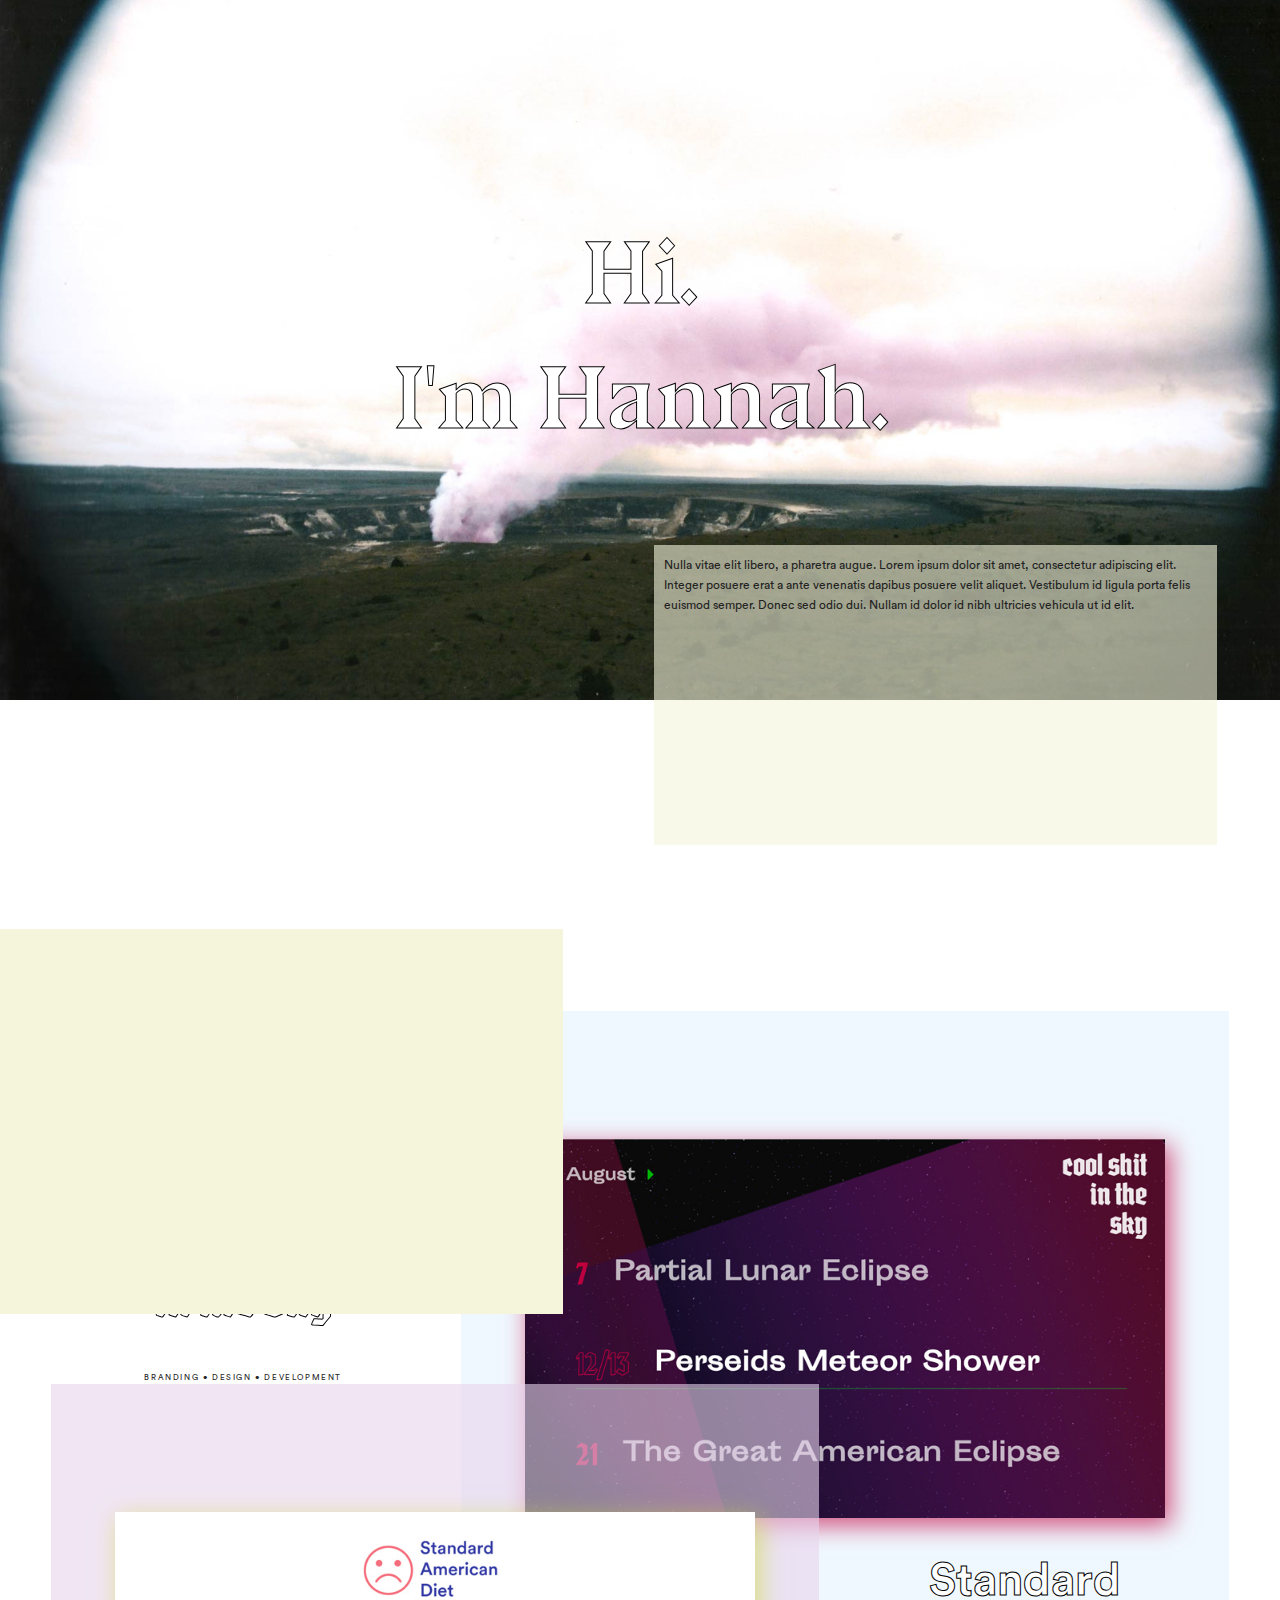
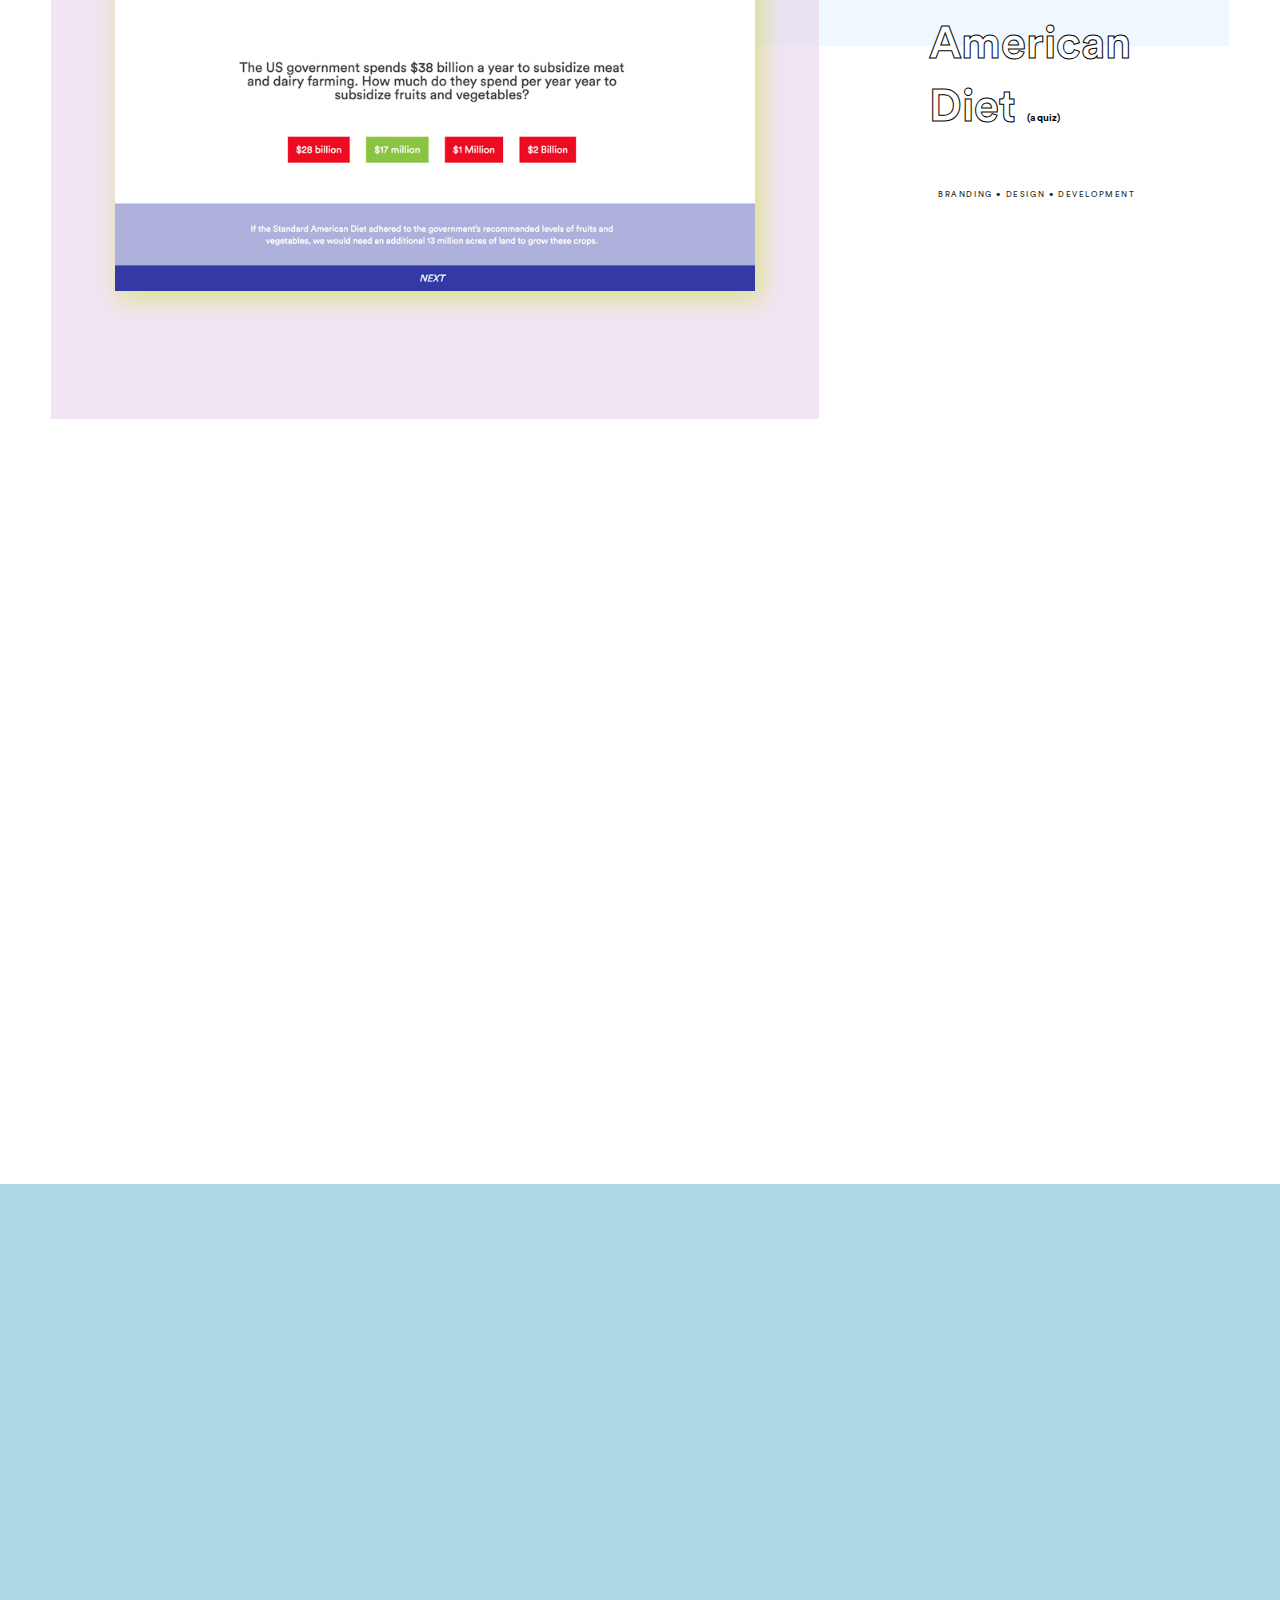
==== commit b29fa263: "project layout established" ====
--- a/index.html
+++ b/index.html
@@ -108,20 +108,28 @@
     <section id="projects">
         <div class="project" id="project1">
             <a href="">
-                <div id="p1info">
-                <div id="p1title">cool shit in the sky</div>
-    <p>BRANDING • DESIGN • DEVELOPMENT</p>
-                </div>
-                <div class="projvisuals">
+                <div id="p1info" class="pinfo">
+                    <div id="p1title" class=ptitle>cool shit in the sky</div>
+                    <p>BRANDING • DESIGN • DEVELOPMENT</p>
+                </div>
+                <div class="projvisuals" id="proj1vis">
                     <img id="proj1pic" src="img/csits/csits1.jpg" alt="">
                 </div>
             </a>
-        </div>
+        </div>                <a class="anchor" id="design"></a>
+
         <div class="project" id="project2">
-            <a class="anchor" id="design"></a>
+            <a href="">
+                <div class="projvisuals" id="proj2vis">
+                    <img id="proj2pic" src="img/thesad.jpg" alt="">
+                </div>
+                <div id="p2info" class="pinfo">
+                    <div id="p2title" class="ptitle">Standard American Diet <span id="subtitle">       (a quiz)</span></div>
+                    <p>BRANDING • DESIGN • DEVELOPMENT</p>
+                </div>
+            </a>
         </div>
         <div class="project" id="project3">
-            <a class="anchor" id="code"></a>
         </div>
     </section>
     <section id="resume">
--- a/css/main.css
+++ b/css/main.css
@@ -130,8 +130,8 @@
   src: url(../fonts/grobe-deutschmeister.ttf);
 }
 @font-face {
-  font-family: "luculent-bolditalic";
-  src: url(../fonts/luculentbi.ttf);
+  font-family: "circular-bold";
+  src: url(../fonts/circular-bold.otf);
 }
 @font-face {
   font-family: "bluunext";
@@ -585,74 +585,106 @@
 /* line 581, ../scss/_base.scss */
 .projvisuals {
   padding: 10vw 5vw;
+}
+/* line 584, ../scss/_base.scss */
+.projvisuals img {
+  width: 50vw;
+}
+/* line 589, ../scss/_base.scss */
+.projvisuals #proj1pic {
+  box-shadow: 5px 7px 23px 1px rgba(192, 0, 62, 0.66);
+}
+/* line 593, ../scss/_base.scss */
+.projvisuals #proj2pic {
+  box-shadow: 5px 7px 23px 1px rgba(205, 220, 57, 0.58);
+}
+
+/* line 600, ../scss/_base.scss */
+#proj1vis {
   background-color: aliceblue;
 }
-/* line 585, ../scss/_base.scss */
-.projvisuals #proj1pic {
-  width: 54vw;
-  box-shadow: 5px 7px 23px 1px rgba(192, 0, 62, 0.66);
-}
-
-/* line 592, ../scss/_base.scss */
+
+/* line 606, ../scss/_base.scss */
+#proj2vis {
+  background-color: rgba(232, 211, 237, 0.6);
+}
+
+/* line 610, ../scss/_base.scss */
 .project {
   height: 700px;
 }
-/* line 595, ../scss/_base.scss */
+/* line 613, ../scss/_base.scss */
 .project a {
   display: flex;
-  width: 100vw;
+  width: 94vw;
   margin-left: auto;
   margin-right: auto;
-  justify-content: space-between;
+  justify-content: space-around;
   align-items: center;
-  padding: 0vw 2vw;
-}
-/* line 609, ../scss/_base.scss */
+}
+/* line 628, ../scss/_base.scss */
 .project a:hover p {
   color: black;
 }
 
-/* line 618, ../scss/_base.scss */
+/* line 635, ../scss/_base.scss */
+.pinfo {
+  display: flex;
+  flex-direction: column;
+  width: 30vw;
+  align-items: center;
+}
+/* line 640, ../scss/_base.scss */
+.pinfo p {
+  padding: 4vw 0vw;
+  text-transform: uppercase;
+  letter-spacing: 1.6px;
+  font-size: 8px;
+}
+/* line 649, ../scss/_base.scss */
+.pinfo .ptitle {
+  color: white;
+  -webkit-text-stroke: 1px black;
+  width: 178px;
+}
+
+/* line 661, ../scss/_base.scss */
 #p1title {
   font-family: 'grobe';
-  color: white;
-  -webkit-text-stroke: 1px black;
   text-align: right;
   float: right;
   /* margin-right: 1vw; */
-  width: 178px;
   font-size: 51px;
   line-height: 50px;
+}
+
+/* line 671, ../scss/_base.scss */
+#p2title {
+  color: white;
+  -webkit-text-stroke: 1px black;
   padding-right: 27px;
-  margin-top: 1vw;
-}
-
-/* line 632, ../scss/_base.scss */
-#p1info {
-  padding-left: 6vw;
-  align-items: flex-end;
-  display: flex;
-  flex-direction: column;
-}
-/* line 637, ../scss/_base.scss */
-#p1info p {
-  padding: 5vw 2vw;
-  text-transform: uppercase;
-  letter-spacing: 1.6px;
-  font-size: 8px;
-}
-
-/* line 645, ../scss/_base.scss */
+  font-size: 45px;
+  font-family: circular-bold;
+  padding-right: 3vw;
+}
+/* line 679, ../scss/_base.scss */
+#p2title span {
+  -webkit-text-stroke: 0px;
+  font-size: 10px;
+  color: black;
+}
+
+/* line 689, ../scss/_base.scss */
 #resume1 {
   background-color: lightblue;
 }
 
-/* line 649, ../scss/_base.scss */
+/* line 693, ../scss/_base.scss */
 .fixme {
   position: fixed;
 }
 
-/* line 653, ../scss/_base.scss */
+/* line 697, ../scss/_base.scss */
 #projectstext {
   width: 110px;
   text-align: center;
@@ -661,7 +693,7 @@
   letter-spacing: 2px;
 }
 
-/* line 659, ../scss/_base.scss */
+/* line 703, ../scss/_base.scss */
 #resumetext {
   width: 110px;
   text-align: center;
@@ -670,22 +702,22 @@
   letter-spacing: 2px;
 }
 
-/* line 666, ../scss/_base.scss */
+/* line 710, ../scss/_base.scss */
 .xout {
   transform: rotate(45deg);
 }
 
-/* line 691, ../scss/_base.scss */
+/* line 735, ../scss/_base.scss */
 main {
   display: flex;
   flex-direction: column;
 }
-/* line 695, ../scss/_base.scss */
+/* line 739, ../scss/_base.scss */
 main div.design {
   padding-top: 120px;
 }
 
-/* line 700, ../scss/_base.scss */
+/* line 744, ../scss/_base.scss */
 main section {
   background-color: white;
   margin-bottom: 25px;
@@ -695,12 +727,12 @@
   align-items: center;
 }
 
-/* line 712, ../scss/_base.scss */
+/* line 756, ../scss/_base.scss */
 main div {
   margin-top: 100px;
 }
 
-/* line 716, ../scss/_base.scss */
+/* line 760, ../scss/_base.scss */
 main section img {
   margin-left: 35px;
   margin-top: 20px;
@@ -709,7 +741,7 @@
   max-width: 80%;
 }
 
-/* line 724, ../scss/_base.scss */
+/* line 768, ../scss/_base.scss */
 main section p {
   display: inline;
   vertical-align: 50%;
@@ -722,30 +754,30 @@
   color: #242424;
 }
 
-/* line 737, ../scss/_base.scss */
+/* line 781, ../scss/_base.scss */
 main div a:link {
   color: yellow;
 }
-/* line 740, ../scss/_base.scss */
+/* line 784, ../scss/_base.scss */
 main div main a:visited {
   color: yellow;
 }
-/* line 743, ../scss/_base.scss */
+/* line 787, ../scss/_base.scss */
 main div main a:hover {
   color: yellow;
 }
-/* line 746, ../scss/_base.scss */
+/* line 790, ../scss/_base.scss */
 main div main a:active {
   color: yellow;
 }
 
-/* line 751, ../scss/_base.scss */
+/* line 795, ../scss/_base.scss */
 .little {
   font-size: 10px;
   text-align: center;
 }
 
-/* line 756, ../scss/_base.scss */
+/* line 800, ../scss/_base.scss */
 .contact {
   max-width: 100vw;
   margin-bottom: 40px;
@@ -753,53 +785,53 @@
   padding-right: 10px;
   color: #242424;
 }
-/* line 759, ../scss/_base.scss */
+/* line 803, ../scss/_base.scss */
 .contact h2 {
   margin-bottom: 30px;
   padding-left: 0px;
 }
-/* line 763, ../scss/_base.scss */
+/* line 807, ../scss/_base.scss */
 .contact p {
   font-size: 25px;
 }
 
-/* line 773, ../scss/_base.scss */
+/* line 817, ../scss/_base.scss */
 .gallery .advimage {
   max-width: 500px;
 }
-/* line 776, ../scss/_base.scss */
+/* line 820, ../scss/_base.scss */
 .gallery i {
   font-size: 50px;
   margin-right: 30px;
   margin-top: 5px;
 }
-/* line 781, ../scss/_base.scss */
+/* line 825, ../scss/_base.scss */
 .gallery div {
   margin-top: 50px;
   padding-right: 100px;
 }
-/* line 785, ../scss/_base.scss */
+/* line 829, ../scss/_base.scss */
 .gallery div.single {
   max-width: 375px;
 }
-/* line 788, ../scss/_base.scss */
+/* line 832, ../scss/_base.scss */
 .gallery .image {
   display: inline;
   margin-top: 100px;
   margin-right: 20px;
 }
-/* line 793, ../scss/_base.scss */
+/* line 837, ../scss/_base.scss */
 .gallery section img {
   vertical-align: middle;
   max-width: 80%;
   margin-left: 0px;
 }
-/* line 798, ../scss/_base.scss */
+/* line 842, ../scss/_base.scss */
 .gallery section {
   background-color: rgba(255, 255, 255, 0);
   align-items: flex-start;
 }
-/* line 803, ../scss/_base.scss */
+/* line 847, ../scss/_base.scss */
 .gallery section p {
   border: none;
   margin-bottom: 10px;
@@ -810,12 +842,12 @@
   font-size: 13px;
   max-width: 100px;
 }
-/* line 814, ../scss/_base.scss */
+/* line 858, ../scss/_base.scss */
 .gallery .back {
   font-family: "bluunext";
   font-size: 50px;
 }
-/* line 818, ../scss/_base.scss */
+/* line 862, ../scss/_base.scss */
 .gallery .description {
   position: fixed;
   border: none;
@@ -826,12 +858,12 @@
   text-align: right;
   margin-top: 100px;
 }
-/* line 828, ../scss/_base.scss */
+/* line 872, ../scss/_base.scss */
 .gallery .description h2 {
   font-family: "bluunext";
   margin-bottom: 15px;
 }
-/* line 833, ../scss/_base.scss */
+/* line 877, ../scss/_base.scss */
 .gallery header {
   margin-bottom: 30px;
   position: fixed;
@@ -841,58 +873,58 @@
   padding-bottom: 10px;
   color: rgba(0, 0, 0, 0.8);
 }
-/* line 842, ../scss/_base.scss */
+/* line 886, ../scss/_base.scss */
 .gallery header h1 {
   min-width: 300px;
 }
-/* line 845, ../scss/_base.scss */
+/* line 889, ../scss/_base.scss */
 .gallery header a {
   padding-right: 90px;
 }
-/* line 849, ../scss/_base.scss */
+/* line 893, ../scss/_base.scss */
 .gallery main {
   flex-direction: row;
   justify-content: space-between;
 }
 
 @media only screen and (max-width: 930px) {
-  /* line 857, ../scss/_base.scss */
+  /* line 901, ../scss/_base.scss */
   main div.resume2 {
     margin-top: 0px;
   }
 
-  /* line 860, ../scss/_base.scss */
+  /* line 904, ../scss/_base.scss */
   .stick {
     display: none;
   }
 
-  /* line 863, ../scss/_base.scss */
+  /* line 907, ../scss/_base.scss */
   main section img {
     margin-left: 0px;
   }
 
-  /* line 866, ../scss/_base.scss */
+  /* line 910, ../scss/_base.scss */
   .head {
     display: block;
   }
 
-  /* line 869, ../scss/_base.scss */
+  /* line 913, ../scss/_base.scss */
   nav {
     padding-left: 40px;
     padding-bottom: 10px;
     padding-top: 10px;
     width: 100vw;
   }
-  /* line 877, ../scss/_base.scss */
+  /* line 921, ../scss/_base.scss */
   nav a {
     font-size: 18px;
   }
 
-  /* line 881, ../scss/_base.scss */
+  /* line 925, ../scss/_base.scss */
   .intro {
     width: 100%;
   }
-  /* line 883, ../scss/_base.scss */
+  /* line 927, ../scss/_base.scss */
   .intro p {
     padding-left: 20px;
     padding-right: 20px;
@@ -902,13 +934,13 @@
     font-size: 25px;
   }
 
-  /* line 896, ../scss/_base.scss */
+  /* line 940, ../scss/_base.scss */
   main section {
     display: flex;
     flex-direction: column;
   }
 
-  /* line 900, ../scss/_base.scss */
+  /* line 944, ../scss/_base.scss */
   main section p {
     display: block;
     margin-top: 20px;
@@ -918,50 +950,50 @@
     font-size: 20px;
   }
 
-  /* line 908, ../scss/_base.scss */
+  /* line 952, ../scss/_base.scss */
   main section a {
     text-align: center;
   }
 
-  /* line 911, ../scss/_base.scss */
+  /* line 955, ../scss/_base.scss */
   main section img {
     margin-bottom: 0px;
     text-align: center;
   }
 
-  /* line 917, ../scss/_base.scss */
+  /* line 961, ../scss/_base.scss */
   .gallery .container2 {
     padding-left: 0px;
   }
-  /* line 920, ../scss/_base.scss */
+  /* line 964, ../scss/_base.scss */
   .gallery div {
     padding-right: 0px;
   }
-  /* line 923, ../scss/_base.scss */
+  /* line 967, ../scss/_base.scss */
   .gallery main {
     margin-top: 0px;
   }
-  /* line 926, ../scss/_base.scss */
+  /* line 970, ../scss/_base.scss */
   .gallery section {
     align-items: center;
     text-align: center;
   }
-  /* line 929, ../scss/_base.scss */
+  /* line 973, ../scss/_base.scss */
   .gallery section img {
     max-width: 100%;
   }
-  /* line 933, ../scss/_base.scss */
+  /* line 977, ../scss/_base.scss */
   .gallery main {
     display: flex;
     flex-direction: column-reverse;
     vertical-align: 50%;
     margin-top: 0px;
   }
-  /* line 939, ../scss/_base.scss */
+  /* line 983, ../scss/_base.scss */
   .gallery h2 {
     padding-left: 0px;
   }
-  /* line 942, ../scss/_base.scss */
+  /* line 986, ../scss/_base.scss */
   .gallery .description {
     float: none;
     position: inherit;
@@ -972,16 +1004,16 @@
     padding-left: 50px;
     padding-right: 50px;
   }
-  /* line 951, ../scss/_base.scss */
+  /* line 995, ../scss/_base.scss */
   .gallery .description p {
     font-size: 20px;
     line-height: 30px;
   }
-  /* line 956, ../scss/_base.scss */
+  /* line 1000, ../scss/_base.scss */
   .gallery section p {
     max-width: 80vw;
   }
-  /* line 959, ../scss/_base.scss */
+  /* line 1003, ../scss/_base.scss */
   .gallery .image {
     margin-left: 5vw;
     margin-right: 5vw;
@@ -989,27 +1021,27 @@
   }
 }
 @media only screen and (max-width: 580px) {
-  /* line 969, ../scss/_base.scss */
+  /* line 1013, ../scss/_base.scss */
   main.resume2 {
     margin-top: 0px;
   }
 
-  /* line 972, ../scss/_base.scss */
+  /* line 1016, ../scss/_base.scss */
   .stick {
     display: none;
   }
 
-  /* line 975, ../scss/_base.scss */
+  /* line 1019, ../scss/_base.scss */
   main {
     margin-top: 200px;
   }
 
-  /* line 978, ../scss/_base.scss */
+  /* line 1022, ../scss/_base.scss */
   main section img {
     margin-left: 0px;
   }
 
-  /* line 995, ../scss/_base.scss */
+  /* line 1039, ../scss/_base.scss */
   .intro p {
     font-size: 18px;
     margin-top: -10px;
@@ -1018,7 +1050,7 @@
     padding: 20px 40px;
   }
 
-  /* line 1003, ../scss/_base.scss */
+  /* line 1047, ../scss/_base.scss */
   .intro {
     margin-top: 0px;
     padding-top: 123px;
@@ -1026,18 +1058,18 @@
     max-width: 100vw;
   }
 
-  /* line 1011, ../scss/_base.scss */
+  /* line 1055, ../scss/_base.scss */
   .handshake {
     top: 130px;
     font-size: 9vw;
   }
 
-  /* line 1014, ../scss/_base.scss */
+  /* line 1058, ../scss/_base.scss */
   h2 {
     font-family: "bluunext";
   }
 
-  /* line 1017, ../scss/_base.scss */
+  /* line 1061, ../scss/_base.scss */
   nav {
     float: none;
     width: 100%;
@@ -1046,12 +1078,12 @@
     text-align: center;
   }
 
-  /* line 1025, ../scss/_base.scss */
+  /* line 1069, ../scss/_base.scss */
   nav ul {
     width: 80vw;
     /* text-align: center; */
   }
-  /* line 1028, ../scss/_base.scss */
+  /* line 1072, ../scss/_base.scss */
   nav ul li {
     display: inline;
     font-size: 28px;
@@ -1059,25 +1091,25 @@
     letter-spacing: -.6px;
     padding-left: 0px;
   }
-  /* line 1034, ../scss/_base.scss */
+  /* line 1078, ../scss/_base.scss */
   nav ul li a {
     font-size: 18px;
   }
-  /* line 1037, ../scss/_base.scss */
+  /* line 1081, ../scss/_base.scss */
   nav ul li img {
     height: 6px;
     width: 6px;
     margin-right: 6px;
   }
 
-  /* line 1046, ../scss/_base.scss */
+  /* line 1090, ../scss/_base.scss */
   #introleft {
     top: 0px;
     float: none;
     width: 100%;
   }
 
-  /* line 1052, ../scss/_base.scss */
+  /* line 1096, ../scss/_base.scss */
   #canvas-5 {
     width: 100vw;
     float: none;
@@ -1085,7 +1117,7 @@
     top: 90px;
   }
 
-  /* line 1059, ../scss/_base.scss */
+  /* line 1103, ../scss/_base.scss */
   #introright {
     float: none;
     width: 83vw;
@@ -1095,44 +1127,44 @@
     float: none;
     right: 0px;
   }
-  /* line 1068, ../scss/_base.scss */
+  /* line 1112, ../scss/_base.scss */
   #introright p {
     position: absolute;
   }
 
-  /* line 1074, ../scss/_base.scss */
+  /* line 1118, ../scss/_base.scss */
   #skillz {
     top: 80px;
   }
 
-  /* line 1082, ../scss/_base.scss */
+  /* line 1126, ../scss/_base.scss */
   .contact p {
     font-size: 20px;
   }
 
-  /* line 1088, ../scss/_base.scss */
+  /* line 1132, ../scss/_base.scss */
   .gallery i {
     margin-top: 42px;
     margin-left: 15px;
     padding-right: 10px;
     font-size: 42px;
   }
-  /* line 1094, ../scss/_base.scss */
+  /* line 1138, ../scss/_base.scss */
   .gallery .container2 {
     padding-left: 0px;
   }
-  /* line 1097, ../scss/_base.scss */
+  /* line 1141, ../scss/_base.scss */
   .gallery .description {
     padding: 0px;
     max-width: 95%;
     margin-left: auto;
     margin-right: auto;
   }
-  /* line 1117, ../scss/_base.scss */
+  /* line 1161, ../scss/_base.scss */
   .gallery .image {
     margin-top: -30px;
   }
-  /* line 1120, ../scss/_base.scss */
+  /* line 1164, ../scss/_base.scss */
   .gallery .back {
     font-size: 40px;
   }
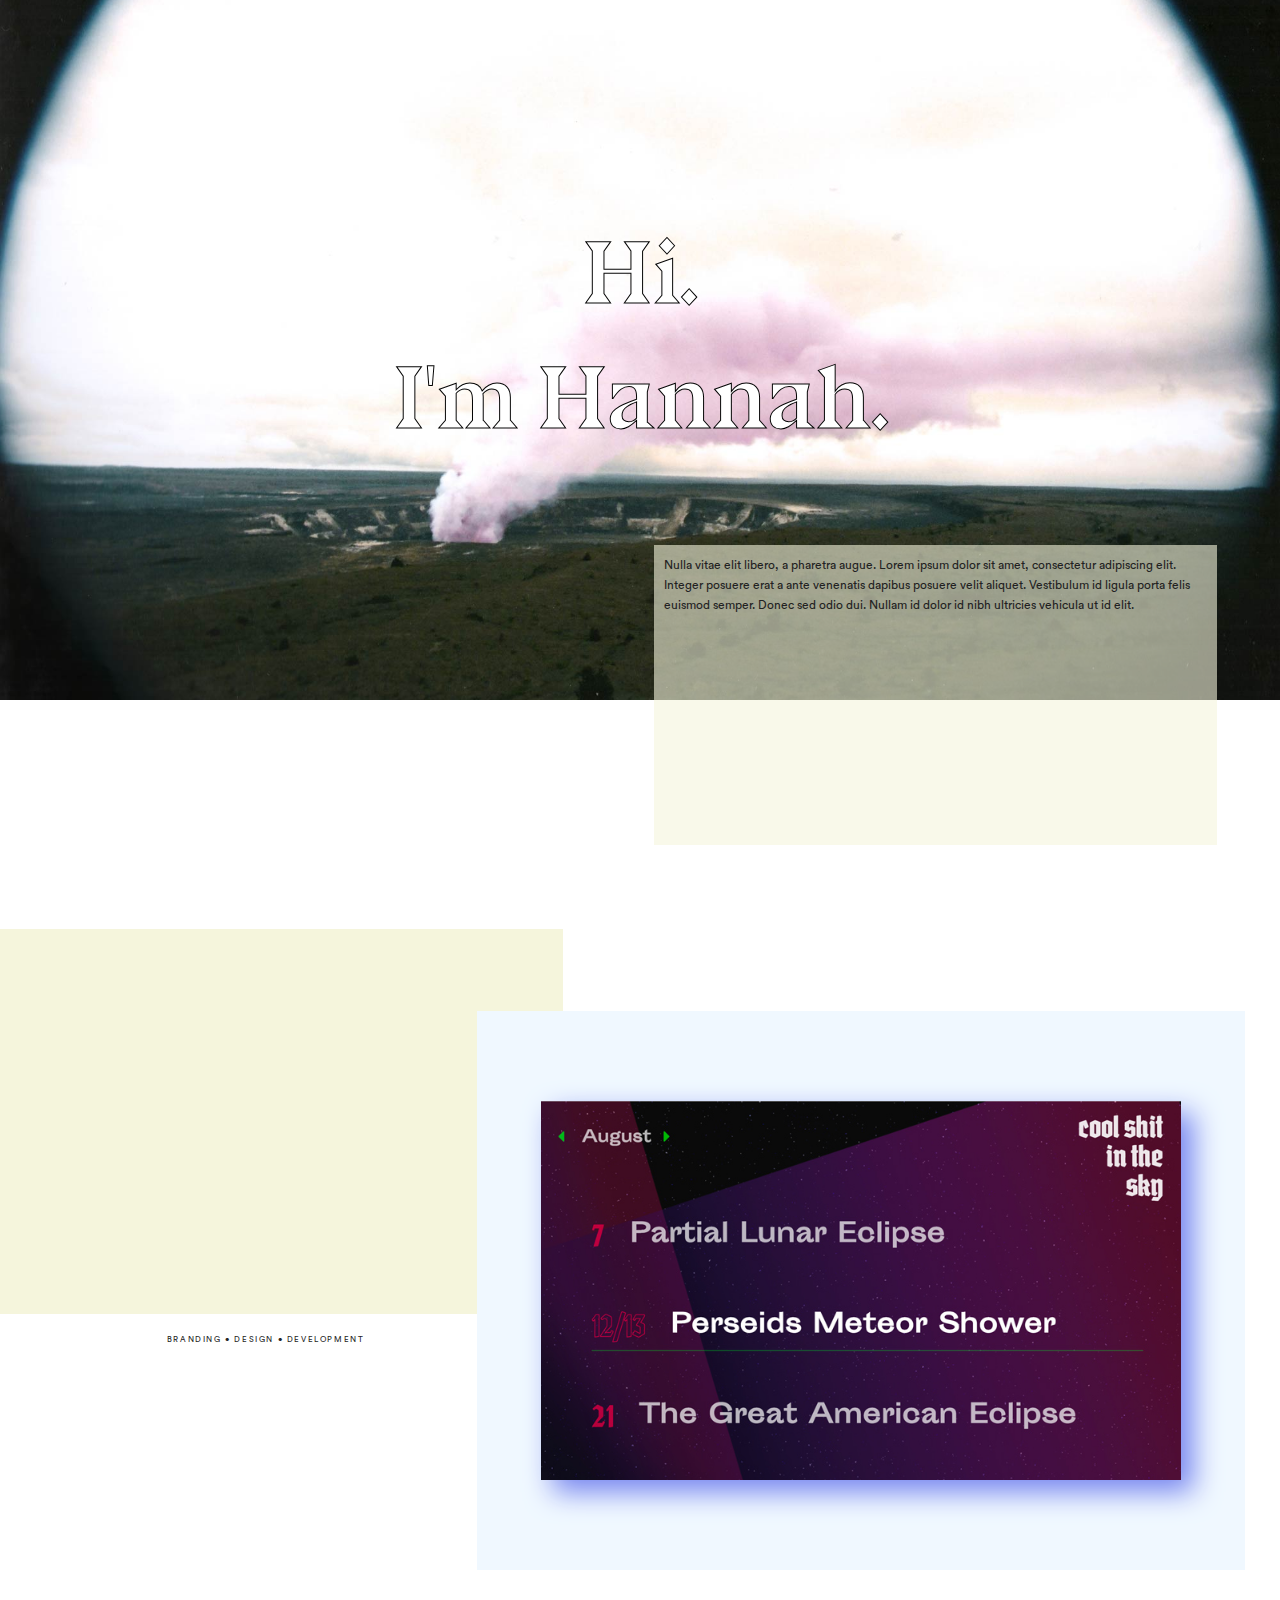
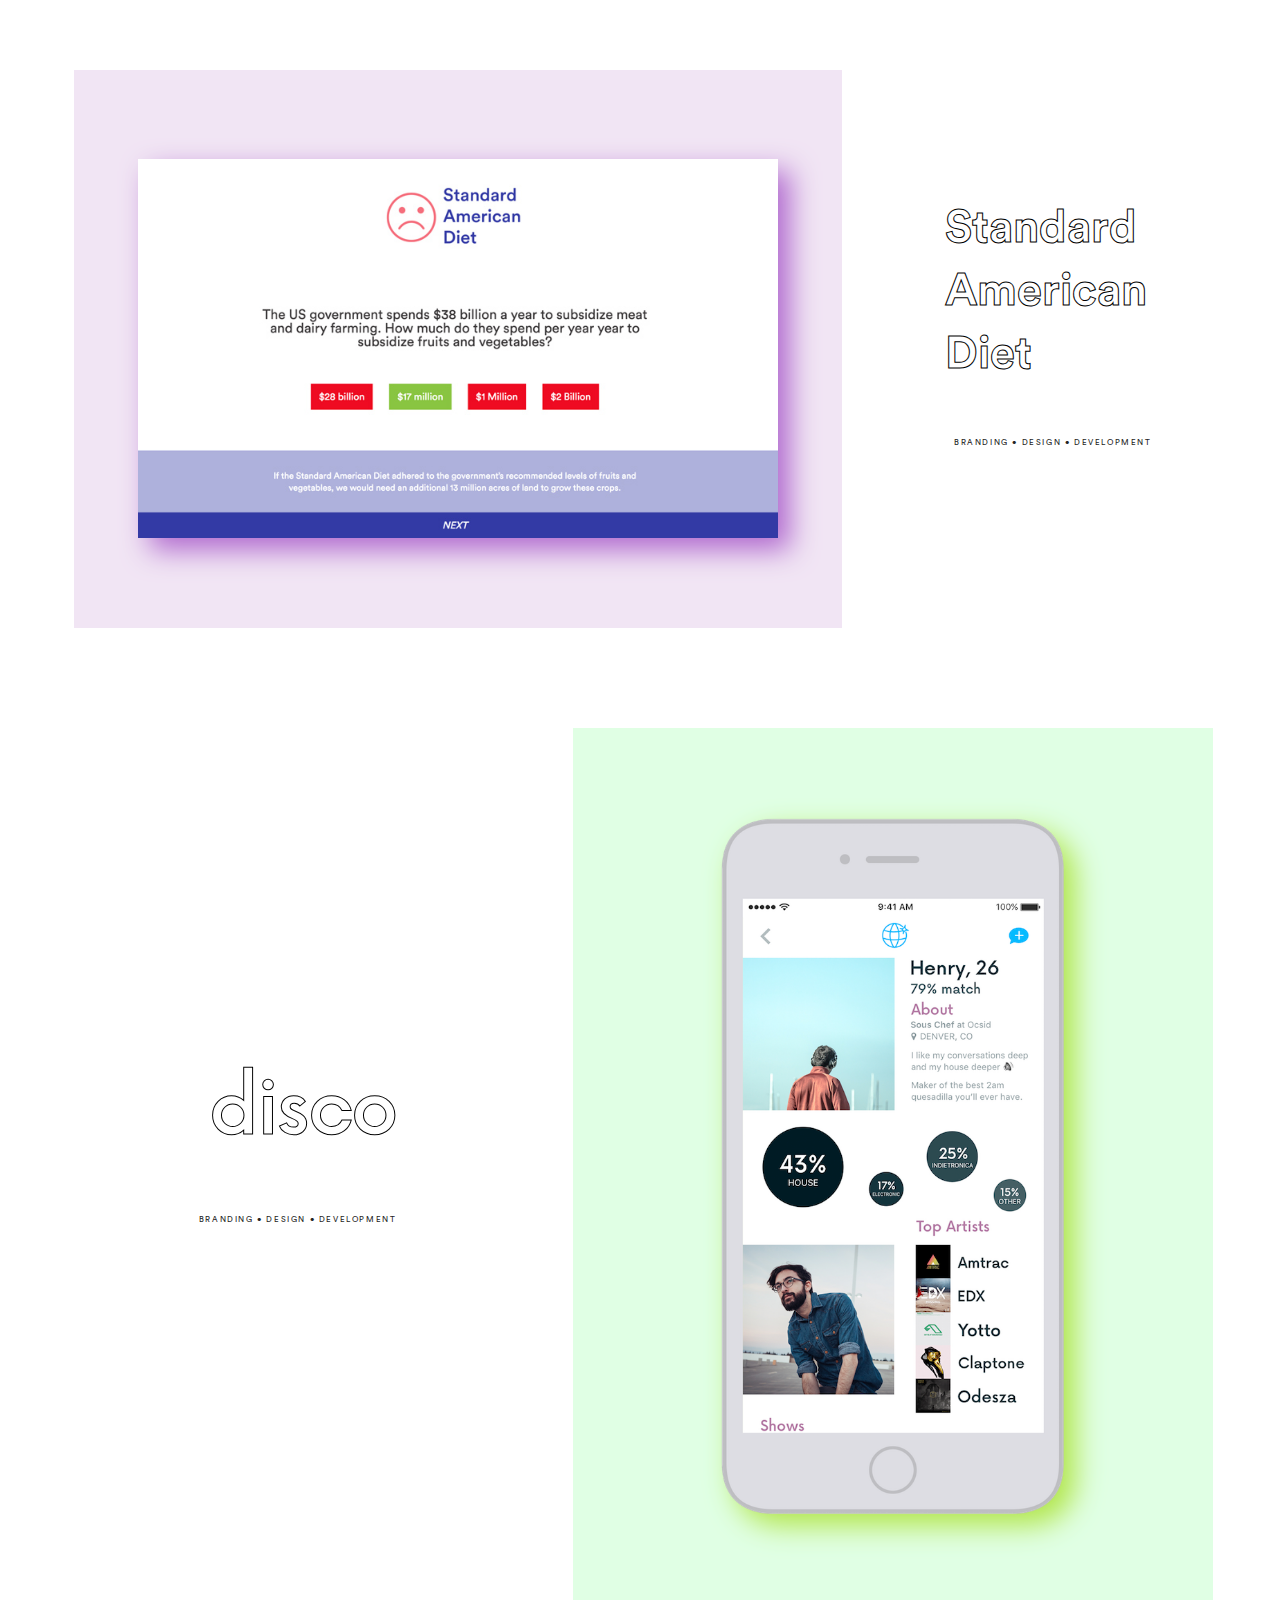
==== commit 9156b83f: "almost doneee" ====
--- a/index.html
+++ b/index.html
@@ -1,5 +1,5 @@
 <!doctype html>
-<html class="no-js" lang="en">
+<html lang="en">
 
 <head>
     <meta charset="utf-8">
@@ -79,7 +79,6 @@
                 </p>
             </section>
         </div>
-    </div>
     </div>
     <!--         <nav class="stick">
         <ul>
@@ -109,10 +108,11 @@
         <div class="project" id="project1">
             <a href="">
                 <div id="p1info" class="pinfo">
-                    <div id="p1title" class=ptitle>cool shit in the sky</div>
+                    <div id="p1title" class="ptitle strokeme">cool shit in the sky</div>
                     <p>BRANDING • DESIGN • DEVELOPMENT</p>
                 </div>
                 <div class="projvisuals" id="proj1vis">
+                <img class="topbar" id="bar1" src="img/topbar.png" alt="">
                     <img id="proj1pic" src="img/csits/csits1.jpg" alt="">
                 </div>
             </a>
@@ -121,17 +121,34 @@
         <div class="project" id="project2">
             <a href="">
                 <div class="projvisuals" id="proj2vis">
+                                <img class="topbar" id="bar2" src="img/topbar.png" alt="">
                     <img id="proj2pic" src="img/thesad.jpg" alt="">
                 </div>
                 <div id="p2info" class="pinfo">
-                    <div id="p2title" class="ptitle">Standard American Diet <span id="subtitle">       (a quiz)</span></div>
+                    <div id="p2title" class="ptitle strokeme">Standard American Diet</div>
                     <p>BRANDING • DESIGN • DEVELOPMENT</p>
                 </div>
             </a>
         </div>
-        <div class="project" id="project3">
-        </div>
+      <div class="project" id="project3">
+            <a href="">
+                <div id="p3info" class="pinfo">
+                    <div id="p3title" class="ptitle strokeme">disco
+                    </div>
+                    <p>BRANDING • DESIGN • DEVELOPMENT</p>
+                </div>
+                <div class="projvisuals" id="proj3vis">
+                    <img id="proj3pic" src="img/disco/disco.png" alt="">
+                </div>
+            </a>
+        </div> 
+
     </section>
+
+
+
+
+
     <section id="resume">
         <div class="project" id="resume1"></div>
     </section>
--- a/css/main.css
+++ b/css/main.css
@@ -122,8 +122,8 @@
 }
 
 @font-face {
-  font-family: "luculent-italic";
-  src: url(../fonts/luculenti.ttf);
+  font-family: "nowalt";
+  src: url(../fonts/NowAlt-Medium.otf);
 }
 @font-face {
   font-family: "grobe";
@@ -142,166 +142,158 @@
   src: url(../fonts/bluunext-bolditalic.ttf);
 }
 @font-face {
-  font-family: "apercupro-italic";
-  src: url(../fonts/apercupro-italic.otf);
-}
-@font-face {
-  font-family: "sportinggrotesque";
-  src: url(../fonts/sporting_grotesque_normal.otf);
-}
-@font-face {
   font-family: "circular";
   src: url(../fonts/circular-book.otf);
 }
-/* line 98, ../scss/_base.scss */
+/* line 89, ../scss/_base.scss */
 a:link {
   text-decoration: none;
   color: #242424;
 }
 
-/* line 103, ../scss/_base.scss */
+/* line 94, ../scss/_base.scss */
 a:visited {
   color: #242424;
 }
 
-/* line 107, ../scss/_base.scss */
+/* line 98, ../scss/_base.scss */
 a:hover {
   text-decoration: none;
   color: #a543ff;
 }
 
-/* line 112, ../scss/_base.scss */
+/* line 103, ../scss/_base.scss */
 a:active {
   text-decoration: none;
   color: black;
 }
 
-/* line 117, ../scss/_base.scss */
+/* line 108, ../scss/_base.scss */
 main .design a:link section {
   background-color: rgba(255, 196, 255, 0.1);
   border-color: #1e1e1e;
 }
 
-/* line 122, ../scss/_base.scss */
+/* line 113, ../scss/_base.scss */
 main .design a:visited section {
   background-color: rgba(255, 196, 255, 0.1);
 }
 
-/* line 126, ../scss/_base.scss */
+/* line 117, ../scss/_base.scss */
 main .design a:hover section {
   background-color: transparent;
 }
 
-/* line 130, ../scss/_base.scss */
+/* line 121, ../scss/_base.scss */
 main .design a:active section {
   background-color: #a543ff;
 }
 
-/* line 134, ../scss/_base.scss */
+/* line 125, ../scss/_base.scss */
 main .design a:link section p {
   color: rgba(255, 196, 255, 0.7);
 }
 
-/* line 139, ../scss/_base.scss */
+/* line 130, ../scss/_base.scss */
 main .design a:visited section p {
   color: rgba(255, 196, 255, 0.7);
 }
 
-/* line 143, ../scss/_base.scss */
+/* line 134, ../scss/_base.scss */
 main .design a:hover section p {
   color: #a543ff;
   border-color: #a543ff;
 }
 
-/* line 148, ../scss/_base.scss */
+/* line 139, ../scss/_base.scss */
 main .design a:active section p {
   color: #a543ff;
 }
 
-/* line 153, ../scss/_base.scss */
+/* line 144, ../scss/_base.scss */
 main .code a:link section {
   background-color: rgba(143, 255, 161, 0.05);
   border-color: rgba(143, 255, 161, 0.7);
 }
 
-/* line 158, ../scss/_base.scss */
+/* line 149, ../scss/_base.scss */
 main .code a:visited section {
   background-color: rgba(143, 255, 161, 0.1);
 }
 
-/* line 162, ../scss/_base.scss */
+/* line 153, ../scss/_base.scss */
 main .code a:hover section {
   background-color: transparent;
 }
 
-/* line 167, ../scss/_base.scss */
+/* line 158, ../scss/_base.scss */
 main .code a:active section {
   background-color: #a543ff;
 }
 
-/* line 171, ../scss/_base.scss */
+/* line 162, ../scss/_base.scss */
 main .code a:link section p {
   color: rgba(143, 255, 161, 0.7);
   border-color: #8fffa1;
 }
-/* line 175, ../scss/_base.scss */
+/* line 166, ../scss/_base.scss */
 main .code a:link section p i {
   display: none;
 }
 
-/* line 180, ../scss/_base.scss */
+/* line 171, ../scss/_base.scss */
 main .code a:visited section p {
   color: rgba(143, 255, 161, 0.7);
   border-color: rgba(143, 255, 161, 0.7);
 }
 
-/* line 185, ../scss/_base.scss */
+/* line 176, ../scss/_base.scss */
 main .code a:hover section p {
   color: #a543ff;
   border-color: #a543ff;
 }
-/* line 188, ../scss/_base.scss */
+/* line 179, ../scss/_base.scss */
 main .code a:hover section p i {
   display: inline;
 }
 
-/* line 193, ../scss/_base.scss */
+/* line 184, ../scss/_base.scss */
 main .code a:active section p {
   color: #a543ff;
 }
 
-/* line 198, ../scss/_base.scss */
+/* line 189, ../scss/_base.scss */
 main .resume a:link section {
   background-color: rgba(34, 138, 255, 0.2);
   border-color: #1e1e1e;
 }
 
-/* line 203, ../scss/_base.scss */
+/* line 194, ../scss/_base.scss */
 main .resume a:visited section {
   background-color: rgba(34, 138, 255, 0.4);
 }
 
-/* line 207, ../scss/_base.scss */
+/* line 198, ../scss/_base.scss */
 main .resume a:hover section {
   background-color: transparent;
 }
 
-/* line 211, ../scss/_base.scss */
+/* line 202, ../scss/_base.scss */
 main .resume a:active section {
   background-color: #a543ff;
 }
 
-/* line 215, ../scss/_base.scss */
+/* line 206, ../scss/_base.scss */
 body {
   font-family: "circular";
 }
 
-/* line 244, ../scss/_base.scss */
+/* line 235, ../scss/_base.scss */
 .top {
   height: 650px;
 }
 
-/* line 248, ../scss/_base.scss */
+/* line 239, ../scss/_base.scss */
 .head {
   position: fixed;
   background-color: white;
@@ -311,14 +303,14 @@
   margin-top: -400px;
 }
 
-/* line 258, ../scss/_base.scss */
+/* line 249, ../scss/_base.scss */
 #plus {
   color: black;
   font-size: 55px;
   padding: 0px 10px;
 }
 
-/* line 265, ../scss/_base.scss */
+/* line 256, ../scss/_base.scss */
 a.anchor {
   display: block;
   position: relative;
@@ -326,7 +318,7 @@
   visibility: hidden;
 }
 
-/* line 272, ../scss/_base.scss */
+/* line 263, ../scss/_base.scss */
 header {
   font-family: "bluunext";
   font-size: 24px;
@@ -340,12 +332,12 @@
   height: 60px;
 }
 
-/* line 288, ../scss/_base.scss */
+/* line 279, ../scss/_base.scss */
 h1 {
   margin-left: 3vw;
 }
 
-/* line 290, ../scss/_base.scss */
+/* line 281, ../scss/_base.scss */
 nav {
   font-family: "bluunext";
   font-variant: italic;
@@ -354,7 +346,7 @@
   text-align: center;
   padding: 10px 0px;
 }
-/* line 298, ../scss/_base.scss */
+/* line 289, ../scss/_base.scss */
 nav ul {
   display: flex;
   justify-content: space-around;
@@ -363,24 +355,24 @@
   margin-left: auto;
   margin-right: auto;
 }
-/* line 305, ../scss/_base.scss */
+/* line 296, ../scss/_base.scss */
 nav ul li {
   display: inline;
   font-size: 14px;
   color: white;
 }
-/* line 310, ../scss/_base.scss */
+/* line 301, ../scss/_base.scss */
 nav ul li img {
   height: 12px;
   width: 12px;
 }
 
-/* line 318, ../scss/_base.scss */
+/* line 309, ../scss/_base.scss */
 li.maincontact {
   margin-right: 0px;
 }
 
-/* line 358, ../scss/_base.scss */
+/* line 349, ../scss/_base.scss */
 h2 {
   font-family: "bluunext";
   font-size: 26px;
@@ -389,33 +381,33 @@
   padding-top: 10px;
 }
 
-/* line 366, ../scss/_base.scss */
+/* line 357, ../scss/_base.scss */
 .design section {
   background-color: rgba(255, 196, 255, 0.5);
 }
 
-/* line 370, ../scss/_base.scss */
+/* line 361, ../scss/_base.scss */
 .design h2 {
   color: #ffc4ff;
 }
 
-/* line 374, ../scss/_base.scss */
+/* line 365, ../scss/_base.scss */
 .code h2 {
   color: #8fffa1;
 }
 
-/* line 378, ../scss/_base.scss */
+/* line 369, ../scss/_base.scss */
 .resume h2 {
   color: #228aff;
 }
 
-/* line 382, ../scss/_base.scss */
+/* line 373, ../scss/_base.scss */
 main div.resume2 {
   margin-top: 0px;
   text-align: center;
 }
 
-/* line 387, ../scss/_base.scss */
+/* line 378, ../scss/_base.scss */
 img.resume2 {
   margin-top: 0px;
   max-height: 100vh;
@@ -423,28 +415,28 @@
   vertical-align: middle;
 }
 
-/* line 394, ../scss/_base.scss */
+/* line 385, ../scss/_base.scss */
 .contact h2 {
   color: yellow;
 }
 
-/* line 398, ../scss/_base.scss */
+/* line 389, ../scss/_base.scss */
 .contact {
   background-color: rgba(255, 255, 0, 0.1);
 }
 
-/* line 402, ../scss/_base.scss */
+/* line 393, ../scss/_base.scss */
 .contact:hover {
   background-color: white;
 }
 
-/* line 406, ../scss/_base.scss */
+/* line 397, ../scss/_base.scss */
 p {
   font-family: "circular";
   font-size: 10px;
 }
 
-/* line 420, ../scss/_base.scss */
+/* line 411, ../scss/_base.scss */
 #introright {
   bottom: 13vw;
   position: relative;
@@ -456,14 +448,14 @@
   margin: 0px 50px 0px 0px;
   z-index: 3;
 }
-/* line 431, ../scss/_base.scss */
+/* line 422, ../scss/_base.scss */
 #introright p {
   padding: 10px;
   font-size: 12px;
   line-height: 20px;
 }
 
-/* line 440, ../scss/_base.scss */
+/* line 431, ../scss/_base.scss */
 #skillz {
   top: 213px;
   position: relative;
@@ -471,14 +463,14 @@
   left: -500px;
   z-index: 1;
 }
-/* line 447, ../scss/_base.scss */
+/* line 438, ../scss/_base.scss */
 #skillz p {
   text-transform: uppercase;
   letter-spacing: 1.6px;
   font-size: 8px;
 }
 
-/* line 455, ../scss/_base.scss */
+/* line 446, ../scss/_base.scss */
 #canvas-5 {
   top: 218px;
   position: relative;
@@ -490,7 +482,7 @@
   z-index: 0;
 }
 
-/* line 466, ../scss/_base.scss */
+/* line 457, ../scss/_base.scss */
 #introleft {
   top: 0px;
   height: 700px;
@@ -506,13 +498,13 @@
   justify-content: center;
   text-align: center;
 }
-/* line 487, ../scss/_base.scss */
+/* line 478, ../scss/_base.scss */
 #introleft p {
   font-size: 20px;
   color: #242424;
   padding: 30px 80px;
 }
-/* line 496, ../scss/_base.scss */
+/* line 487, ../scss/_base.scss */
 #introleft h4 {
   /* font-style: italic; */
   font-family: "bluunext";
@@ -523,14 +515,14 @@
   color: white;
 }
 
-/* line 515, ../scss/_base.scss */
+/* line 506, ../scss/_base.scss */
 .handshake {
   font-size: 7vw;
   position: relative;
   top: 30%;
 }
 
-/* line 524, ../scss/_base.scss */
+/* line 515, ../scss/_base.scss */
 #star {
   padding-top: 50px;
   margin-left: auto;
@@ -538,21 +530,21 @@
   text-align: center;
   position: static;
 }
-/* line 530, ../scss/_base.scss */
+/* line 521, ../scss/_base.scss */
 #star img {
   width: 15vw;
   margin: 0px -12px;
 }
-/* line 534, ../scss/_base.scss */
+/* line 525, ../scss/_base.scss */
 #star #starleft {
   position: relative;
 }
-/* line 537, ../scss/_base.scss */
+/* line 528, ../scss/_base.scss */
 #star #starright {
   position: relative;
 }
 
-/* line 542, ../scss/_base.scss */
+/* line 533, ../scss/_base.scss */
 #linedown {
   height: 100px;
   width: 2px;
@@ -560,7 +552,7 @@
   margin-right: auto;
 }
 
-/* line 549, ../scss/_base.scss */
+/* line 540, ../scss/_base.scss */
 .gradline {
   display: block;
   width: 450px;
@@ -568,87 +560,114 @@
   padding: 0px 12px;
 }
 
-/* line 556, ../scss/_base.scss */
+/* line 547, ../scss/_base.scss */
 #projectsnav {
   display: flex;
   align-items: center;
-  transform: rotate(-90deg) translate(30%, -490px);
-}
-
-/* line 562, ../scss/_base.scss */
+  transform: rotate(-90deg) translate(30%, -500px);
+  z-index: 200;
+}
+
+/* line 554, ../scss/_base.scss */
 #resumenav {
   display: flex;
   align-items: center;
-  transform: rotate(-90deg) translate(30%, -490px);
-}
-
-/* line 581, ../scss/_base.scss */
+  transform: rotate(-90deg) translate(30%, -500px);
+}
+
+/* line 577, ../scss/_base.scss */
 .projvisuals {
-  padding: 10vw 5vw;
-}
-/* line 584, ../scss/_base.scss */
+  padding: 7vw 5vw;
+  width: 50vw;
+  position: relative;
+  text-align: center;
+  display: flex;
+  flex-direction: column;
+  align-items: center;
+}
+/* line 586, ../scss/_base.scss */
+.projvisuals .topbar {
+  z-index: 21;
+}
+/* line 590, ../scss/_base.scss */
 .projvisuals img {
   width: 50vw;
-}
-/* line 589, ../scss/_base.scss */
+  text-align: center;
+  z-index: 20;
+}
+/* line 598, ../scss/_base.scss */
 .projvisuals #proj1pic {
-  box-shadow: 5px 7px 23px 1px rgba(192, 0, 62, 0.66);
-}
-/* line 593, ../scss/_base.scss */
+  -webkit-filter: drop-shadow(12px 12px 14px #7584ef);
+}
+/* line 603, ../scss/_base.scss */
 .projvisuals #proj2pic {
-  box-shadow: 5px 7px 23px 1px rgba(205, 220, 57, 0.58);
-}
-
-/* line 600, ../scss/_base.scss */
+  -webkit-filter: drop-shadow(12px 12px 14px #b069ce);
+}
+
+/* line 610, ../scss/_base.scss */
 #proj1vis {
   background-color: aliceblue;
 }
 
-/* line 606, ../scss/_base.scss */
+/* line 617, ../scss/_base.scss */
 #proj2vis {
   background-color: rgba(232, 211, 237, 0.6);
 }
 
-/* line 610, ../scss/_base.scss */
+/* line 621, ../scss/_base.scss */
+#proj3vis {
+  background-color: #e0ffe4;
+  padding: 7vw 0vw;
+}
+/* line 626, ../scss/_base.scss */
+#proj3vis img {
+  width: 27vw;
+  -webkit-filter: drop-shadow(12px 12px 14px #b2e64c);
+}
+
+/* line 633, ../scss/_base.scss */
 .project {
-  height: 700px;
-}
-/* line 613, ../scss/_base.scss */
+  margin: 100px 0px;
+}
+/* line 635, ../scss/_base.scss */
 .project a {
   display: flex;
-  width: 94vw;
-  margin-left: auto;
+  width: 93vw;
+  margin-left: 5vw;
   margin-right: auto;
   justify-content: space-around;
   align-items: center;
 }
-/* line 628, ../scss/_base.scss */
+/* line 650, ../scss/_base.scss */
 .project a:hover p {
   color: black;
 }
 
-/* line 635, ../scss/_base.scss */
+/* line 657, ../scss/_base.scss */
 .pinfo {
   display: flex;
   flex-direction: column;
   width: 30vw;
   align-items: center;
 }
-/* line 640, ../scss/_base.scss */
+/* line 662, ../scss/_base.scss */
 .pinfo p {
   padding: 4vw 0vw;
   text-transform: uppercase;
   letter-spacing: 1.6px;
   font-size: 8px;
 }
-/* line 649, ../scss/_base.scss */
+/* line 668, ../scss/_base.scss */
+.pinfo .strokeme {
+  -webkit-text-stroke: 1px black;
+}
+/* line 676, ../scss/_base.scss */
 .pinfo .ptitle {
   color: white;
-  -webkit-text-stroke: 1px black;
   width: 178px;
 }
 
-/* line 661, ../scss/_base.scss */
+/* line 687, ../scss/_base.scss */
 #p1title {
   font-family: 'grobe';
   text-align: right;
@@ -658,33 +677,43 @@
   line-height: 50px;
 }
 
-/* line 671, ../scss/_base.scss */
+/* line 698, ../scss/_base.scss */
 #p2title {
   color: white;
-  -webkit-text-stroke: 1px black;
   padding-right: 27px;
   font-size: 45px;
   font-family: circular-bold;
   padding-right: 3vw;
 }
-/* line 679, ../scss/_base.scss */
+/* line 706, ../scss/_base.scss */
 #p2title span {
   -webkit-text-stroke: 0px;
   font-size: 10px;
   color: black;
 }
 
-/* line 689, ../scss/_base.scss */
+/* line 715, ../scss/_base.scss */
+#p3title {
+  font-family: "nowalt";
+  font-size: 75px;
+  letter-spacing: -1.6px;
+}
+/* line 719, ../scss/_base.scss */
+#p3title img {
+  width: 250px;
+}
+
+/* line 725, ../scss/_base.scss */
 #resume1 {
   background-color: lightblue;
 }
 
-/* line 693, ../scss/_base.scss */
+/* line 729, ../scss/_base.scss */
 .fixme {
   position: fixed;
 }
 
-/* line 697, ../scss/_base.scss */
+/* line 733, ../scss/_base.scss */
 #projectstext {
   width: 110px;
   text-align: center;
@@ -693,7 +722,7 @@
   letter-spacing: 2px;
 }
 
-/* line 703, ../scss/_base.scss */
+/* line 739, ../scss/_base.scss */
 #resumetext {
   width: 110px;
   text-align: center;
@@ -702,22 +731,22 @@
   letter-spacing: 2px;
 }
 
-/* line 710, ../scss/_base.scss */
+/* line 746, ../scss/_base.scss */
 .xout {
   transform: rotate(45deg);
 }
 
-/* line 735, ../scss/_base.scss */
+/* line 771, ../scss/_base.scss */
 main {
   display: flex;
   flex-direction: column;
 }
-/* line 739, ../scss/_base.scss */
+/* line 775, ../scss/_base.scss */
 main div.design {
   padding-top: 120px;
 }
 
-/* line 744, ../scss/_base.scss */
+/* line 780, ../scss/_base.scss */
 main section {
   background-color: white;
   margin-bottom: 25px;
@@ -727,12 +756,12 @@
   align-items: center;
 }
 
-/* line 756, ../scss/_base.scss */
+/* line 792, ../scss/_base.scss */
 main div {
   margin-top: 100px;
 }
 
-/* line 760, ../scss/_base.scss */
+/* line 796, ../scss/_base.scss */
 main section img {
   margin-left: 35px;
   margin-top: 20px;
@@ -741,7 +770,7 @@
   max-width: 80%;
 }
 
-/* line 768, ../scss/_base.scss */
+/* line 804, ../scss/_base.scss */
 main section p {
   display: inline;
   vertical-align: 50%;
@@ -754,30 +783,13 @@
   color: #242424;
 }
 
-/* line 781, ../scss/_base.scss */
-main div a:link {
-  color: yellow;
-}
-/* line 784, ../scss/_base.scss */
-main div main a:visited {
-  color: yellow;
-}
-/* line 787, ../scss/_base.scss */
-main div main a:hover {
-  color: yellow;
-}
-/* line 790, ../scss/_base.scss */
-main div main a:active {
-  color: yellow;
-}
-
-/* line 795, ../scss/_base.scss */
+/* line 816, ../scss/_base.scss */
 .little {
   font-size: 10px;
   text-align: center;
 }
 
-/* line 800, ../scss/_base.scss */
+/* line 821, ../scss/_base.scss */
 .contact {
   max-width: 100vw;
   margin-bottom: 40px;
@@ -785,146 +797,72 @@
   padding-right: 10px;
   color: #242424;
 }
-/* line 803, ../scss/_base.scss */
+/* line 824, ../scss/_base.scss */
 .contact h2 {
   margin-bottom: 30px;
   padding-left: 0px;
 }
-/* line 807, ../scss/_base.scss */
+/* line 828, ../scss/_base.scss */
 .contact p {
   font-size: 25px;
 }
 
-/* line 817, ../scss/_base.scss */
-.gallery .advimage {
-  max-width: 500px;
-}
-/* line 820, ../scss/_base.scss */
-.gallery i {
-  font-size: 50px;
-  margin-right: 30px;
-  margin-top: 5px;
-}
-/* line 825, ../scss/_base.scss */
-.gallery div {
-  margin-top: 50px;
-  padding-right: 100px;
-}
-/* line 829, ../scss/_base.scss */
-.gallery div.single {
-  max-width: 375px;
-}
-/* line 832, ../scss/_base.scss */
-.gallery .image {
-  display: inline;
-  margin-top: 100px;
-  margin-right: 20px;
-}
-/* line 837, ../scss/_base.scss */
-.gallery section img {
-  vertical-align: middle;
-  max-width: 80%;
-  margin-left: 0px;
-}
-/* line 842, ../scss/_base.scss */
-.gallery section {
-  background-color: rgba(255, 255, 255, 0);
-  align-items: flex-start;
-}
-/* line 847, ../scss/_base.scss */
-.gallery section p {
-  border: none;
-  margin-bottom: 10px;
-  color: #242424;
-  vertical-align: top;
-  padding: 5px;
-  margin-right: 0px;
-  font-size: 13px;
-  max-width: 100px;
-}
-/* line 858, ../scss/_base.scss */
-.gallery .back {
-  font-family: "bluunext";
-  font-size: 50px;
-}
-/* line 862, ../scss/_base.scss */
-.gallery .description {
+/* line 841, ../scss/_base.scss */
+.iphone {
+  width: 20%;
+  position: absolute;
+}
+
+/* line 846, ../scss/_base.scss */
+.longscroll {
+  width: 20%;
+}
+
+/* line 850, ../scss/_base.scss */
+.scrollme {
   position: fixed;
-  border: none;
-  max-width: 20vw;
-  left: 67vw;
-  padding-left: 100px;
-  padding-right: 50px;
-  text-align: right;
-  margin-top: 100px;
-}
-/* line 872, ../scss/_base.scss */
-.gallery .description h2 {
-  font-family: "bluunext";
-  margin-bottom: 15px;
-}
-/* line 877, ../scss/_base.scss */
-.gallery header {
-  margin-bottom: 30px;
-  position: fixed;
-  width: 100%;
-  font-size: 22px;
-  padding-top: 25px;
-  padding-bottom: 10px;
-  color: rgba(0, 0, 0, 0.8);
-}
-/* line 886, ../scss/_base.scss */
-.gallery header h1 {
-  min-width: 300px;
-}
-/* line 889, ../scss/_base.scss */
-.gallery header a {
-  padding-right: 90px;
-}
-/* line 893, ../scss/_base.scss */
-.gallery main {
-  flex-direction: row;
-  justify-content: space-between;
+  height: 300px;
+  overflow: hidden;
 }
 
 @media only screen and (max-width: 930px) {
-  /* line 901, ../scss/_base.scss */
+  /* line 858, ../scss/_base.scss */
   main div.resume2 {
     margin-top: 0px;
   }
 
-  /* line 904, ../scss/_base.scss */
+  /* line 861, ../scss/_base.scss */
   .stick {
     display: none;
   }
 
-  /* line 907, ../scss/_base.scss */
+  /* line 864, ../scss/_base.scss */
   main section img {
     margin-left: 0px;
   }
 
-  /* line 910, ../scss/_base.scss */
+  /* line 867, ../scss/_base.scss */
   .head {
     display: block;
   }
 
-  /* line 913, ../scss/_base.scss */
+  /* line 870, ../scss/_base.scss */
   nav {
     padding-left: 40px;
     padding-bottom: 10px;
     padding-top: 10px;
     width: 100vw;
   }
-  /* line 921, ../scss/_base.scss */
+  /* line 878, ../scss/_base.scss */
   nav a {
     font-size: 18px;
   }
 
-  /* line 925, ../scss/_base.scss */
+  /* line 882, ../scss/_base.scss */
   .intro {
     width: 100%;
   }
-  /* line 927, ../scss/_base.scss */
+  /* line 884, ../scss/_base.scss */
   .intro p {
     padding-left: 20px;
     padding-right: 20px;
@@ -934,13 +872,13 @@
     font-size: 25px;
   }
 
-  /* line 940, ../scss/_base.scss */
+  /* line 897, ../scss/_base.scss */
   main section {
     display: flex;
     flex-direction: column;
   }
 
-  /* line 944, ../scss/_base.scss */
+  /* line 901, ../scss/_base.scss */
   main section p {
     display: block;
     margin-top: 20px;
@@ -950,50 +888,50 @@
     font-size: 20px;
   }
 
-  /* line 952, ../scss/_base.scss */
+  /* line 909, ../scss/_base.scss */
   main section a {
     text-align: center;
   }
 
-  /* line 955, ../scss/_base.scss */
+  /* line 912, ../scss/_base.scss */
   main section img {
     margin-bottom: 0px;
     text-align: center;
   }
 
-  /* line 961, ../scss/_base.scss */
+  /* line 918, ../scss/_base.scss */
   .gallery .container2 {
     padding-left: 0px;
   }
-  /* line 964, ../scss/_base.scss */
+  /* line 921, ../scss/_base.scss */
   .gallery div {
     padding-right: 0px;
   }
-  /* line 967, ../scss/_base.scss */
+  /* line 924, ../scss/_base.scss */
   .gallery main {
     margin-top: 0px;
   }
-  /* line 970, ../scss/_base.scss */
+  /* line 927, ../scss/_base.scss */
   .gallery section {
     align-items: center;
     text-align: center;
   }
-  /* line 973, ../scss/_base.scss */
+  /* line 930, ../scss/_base.scss */
   .gallery section img {
     max-width: 100%;
   }
-  /* line 977, ../scss/_base.scss */
+  /* line 934, ../scss/_base.scss */
   .gallery main {
     display: flex;
     flex-direction: column-reverse;
     vertical-align: 50%;
     margin-top: 0px;
   }
-  /* line 983, ../scss/_base.scss */
+  /* line 940, ../scss/_base.scss */
   .gallery h2 {
     padding-left: 0px;
   }
-  /* line 986, ../scss/_base.scss */
+  /* line 943, ../scss/_base.scss */
   .gallery .description {
     float: none;
     position: inherit;
@@ -1004,44 +942,166 @@
     padding-left: 50px;
     padding-right: 50px;
   }
-  /* line 995, ../scss/_base.scss */
+  /* line 952, ../scss/_base.scss */
   .gallery .description p {
     font-size: 20px;
     line-height: 30px;
   }
-  /* line 1000, ../scss/_base.scss */
+  /* line 957, ../scss/_base.scss */
   .gallery section p {
     max-width: 80vw;
   }
-  /* line 1003, ../scss/_base.scss */
+  /* line 960, ../scss/_base.scss */
   .gallery .image {
     margin-left: 5vw;
     margin-right: 5vw;
     margin-top: 0px;
   }
 }
+@media only screen and (max-width: 770px) {
+  /* line 971, ../scss/_base.scss */
+  #projectsnav {
+    transform: rotate(-90deg) translate(30%, -513px);
+  }
+
+  /* line 975, ../scss/_base.scss */
+  #resumenav {
+    transform: rotate(-90deg) translate(30%, -513px);
+  }
+
+  /* line 979, ../scss/_base.scss */
+  #introleft h4 {
+    -webkit-text-stroke-width: .7px;
+  }
+
+  /* line 985, ../scss/_base.scss */
+  #project1 a {
+    flex-direction: column;
+  }
+  /* line 988, ../scss/_base.scss */
+  #project1 a img {
+    width: 70vw;
+  }
+
+  /* line 993, ../scss/_base.scss */
+  #project2 a {
+    flex-direction: column-reverse;
+  }
+  /* line 995, ../scss/_base.scss */
+  #project2 a img {
+    width: 70vw;
+  }
+
+  /* line 1000, ../scss/_base.scss */
+  #project3 a {
+    flex-direction: column;
+  }
+  /* line 1002, ../scss/_base.scss */
+  #project3 a img {
+    width: 50vw;
+  }
+
+  /* line 1007, ../scss/_base.scss */
+  .projvisuals {
+    padding: 7vw 0vw;
+    width: 100vw;
+    margin: 20px 0px 60px 0px;
+  }
+
+  /* line 1013, ../scss/_base.scss */
+  #projects {
+    z-index: 100;
+    position: relative;
+    top: 50px;
+  }
+
+  /* line 1020, ../scss/_base.scss */
+  .project a {
+    width: 100vw;
+  }
+
+  /* line 1025, ../scss/_base.scss */
+  .project {
+    margin: 50px 0px;
+  }
+  /* line 1028, ../scss/_base.scss */
+  .project a {
+    margin-left: 0vw;
+    margin-right: 0vw;
+  }
+
+  /* line 1035, ../scss/_base.scss */
+  #p1title {
+    float: none;
+    text-align: center;
+    -webkit-text-stroke: 0.7px black;
+  }
+
+  /* line 1042, ../scss/_base.scss */
+  .pinfo {
+    width: 100vw;
+    margin-left: auto;
+    margin-right: auto;
+    text-align: center;
+  }
+  /* line 1048, ../scss/_base.scss */
+  .pinfo .ptitle {
+    width: 80vw;
+    margin-left: auto;
+    margin-right: auto;
+  }
+  /* line 1055, ../scss/_base.scss */
+  .pinfo p {
+    padding: 25px 0px;
+  }
+
+  /* line 1060, ../scss/_base.scss */
+  #p2title {
+    font-size: 35px;
+    padding-right: 0px;
+    -webkit-text-stroke: 0.7px black;
+  }
+}
 @media only screen and (max-width: 580px) {
-  /* line 1013, ../scss/_base.scss */
+  /* line 1082, ../scss/_base.scss */
+  #p2title {
+    font-size: 28px;
+    padding-right: 0px;
+    -webkit-text-stroke: 0.5px black;
+  }
+
+  /* line 1089, ../scss/_base.scss */
+  #introleft h4 {
+    -webkit-text-stroke-width: .5px;
+  }
+
+  /* line 1093, ../scss/_base.scss */
+  #projects {
+    position: relative;
+    top: 100px;
+  }
+
+  /* line 1098, ../scss/_base.scss */
   main.resume2 {
     margin-top: 0px;
   }
 
-  /* line 1016, ../scss/_base.scss */
+  /* line 1101, ../scss/_base.scss */
   .stick {
     display: none;
   }
 
-  /* line 1019, ../scss/_base.scss */
+  /* line 1104, ../scss/_base.scss */
   main {
     margin-top: 200px;
   }
 
-  /* line 1022, ../scss/_base.scss */
+  /* line 1107, ../scss/_base.scss */
   main section img {
     margin-left: 0px;
   }
 
-  /* line 1039, ../scss/_base.scss */
+  /* line 1124, ../scss/_base.scss */
   .intro p {
     font-size: 18px;
     margin-top: -10px;
@@ -1050,7 +1110,7 @@
     padding: 20px 40px;
   }
 
-  /* line 1047, ../scss/_base.scss */
+  /* line 1132, ../scss/_base.scss */
   .intro {
     margin-top: 0px;
     padding-top: 123px;
@@ -1058,18 +1118,18 @@
     max-width: 100vw;
   }
 
-  /* line 1055, ../scss/_base.scss */
+  /* line 1140, ../scss/_base.scss */
   .handshake {
     top: 130px;
     font-size: 9vw;
   }
 
-  /* line 1058, ../scss/_base.scss */
+  /* line 1143, ../scss/_base.scss */
   h2 {
     font-family: "bluunext";
   }
 
-  /* line 1061, ../scss/_base.scss */
+  /* line 1146, ../scss/_base.scss */
   nav {
     float: none;
     width: 100%;
@@ -1078,12 +1138,12 @@
     text-align: center;
   }
 
-  /* line 1069, ../scss/_base.scss */
+  /* line 1154, ../scss/_base.scss */
   nav ul {
     width: 80vw;
     /* text-align: center; */
   }
-  /* line 1072, ../scss/_base.scss */
+  /* line 1157, ../scss/_base.scss */
   nav ul li {
     display: inline;
     font-size: 28px;
@@ -1091,25 +1151,25 @@
     letter-spacing: -.6px;
     padding-left: 0px;
   }
-  /* line 1078, ../scss/_base.scss */
+  /* line 1163, ../scss/_base.scss */
   nav ul li a {
     font-size: 18px;
   }
-  /* line 1081, ../scss/_base.scss */
+  /* line 1166, ../scss/_base.scss */
   nav ul li img {
     height: 6px;
     width: 6px;
     margin-right: 6px;
   }
 
-  /* line 1090, ../scss/_base.scss */
+  /* line 1175, ../scss/_base.scss */
   #introleft {
     top: 0px;
     float: none;
     width: 100%;
   }
 
-  /* line 1096, ../scss/_base.scss */
+  /* line 1181, ../scss/_base.scss */
   #canvas-5 {
     width: 100vw;
     float: none;
@@ -1117,7 +1177,7 @@
     top: 90px;
   }
 
-  /* line 1103, ../scss/_base.scss */
+  /* line 1188, ../scss/_base.scss */
   #introright {
     float: none;
     width: 83vw;
@@ -1127,44 +1187,44 @@
     float: none;
     right: 0px;
   }
-  /* line 1112, ../scss/_base.scss */
+  /* line 1197, ../scss/_base.scss */
   #introright p {
     position: absolute;
   }
 
-  /* line 1118, ../scss/_base.scss */
+  /* line 1203, ../scss/_base.scss */
   #skillz {
     top: 80px;
   }
 
-  /* line 1126, ../scss/_base.scss */
+  /* line 1211, ../scss/_base.scss */
   .contact p {
     font-size: 20px;
   }
 
-  /* line 1132, ../scss/_base.scss */
+  /* line 1217, ../scss/_base.scss */
   .gallery i {
     margin-top: 42px;
     margin-left: 15px;
     padding-right: 10px;
     font-size: 42px;
   }
-  /* line 1138, ../scss/_base.scss */
+  /* line 1223, ../scss/_base.scss */
   .gallery .container2 {
     padding-left: 0px;
   }
-  /* line 1141, ../scss/_base.scss */
+  /* line 1226, ../scss/_base.scss */
   .gallery .description {
     padding: 0px;
     max-width: 95%;
     margin-left: auto;
     margin-right: auto;
   }
-  /* line 1161, ../scss/_base.scss */
+  /* line 1246, ../scss/_base.scss */
   .gallery .image {
     margin-top: -30px;
   }
-  /* line 1164, ../scss/_base.scss */
+  /* line 1249, ../scss/_base.scss */
   .gallery .back {
     font-size: 40px;
   }
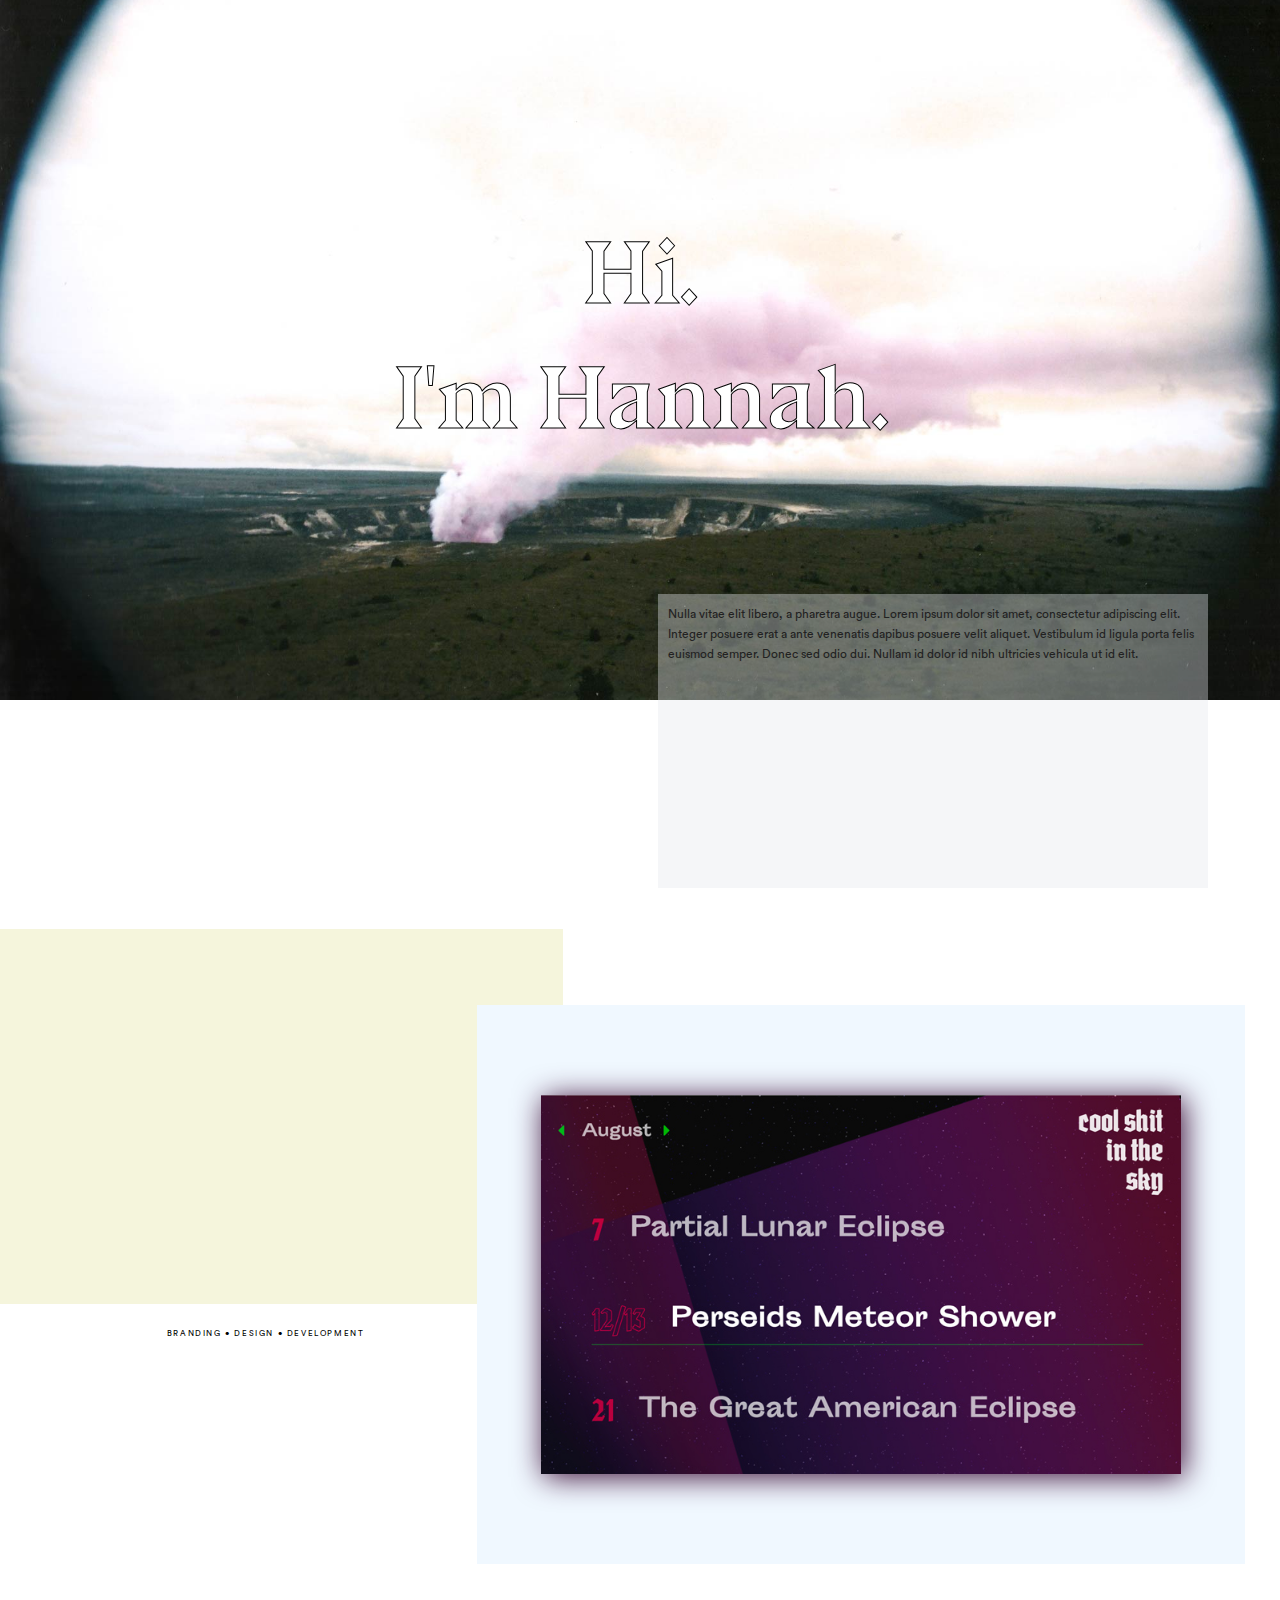
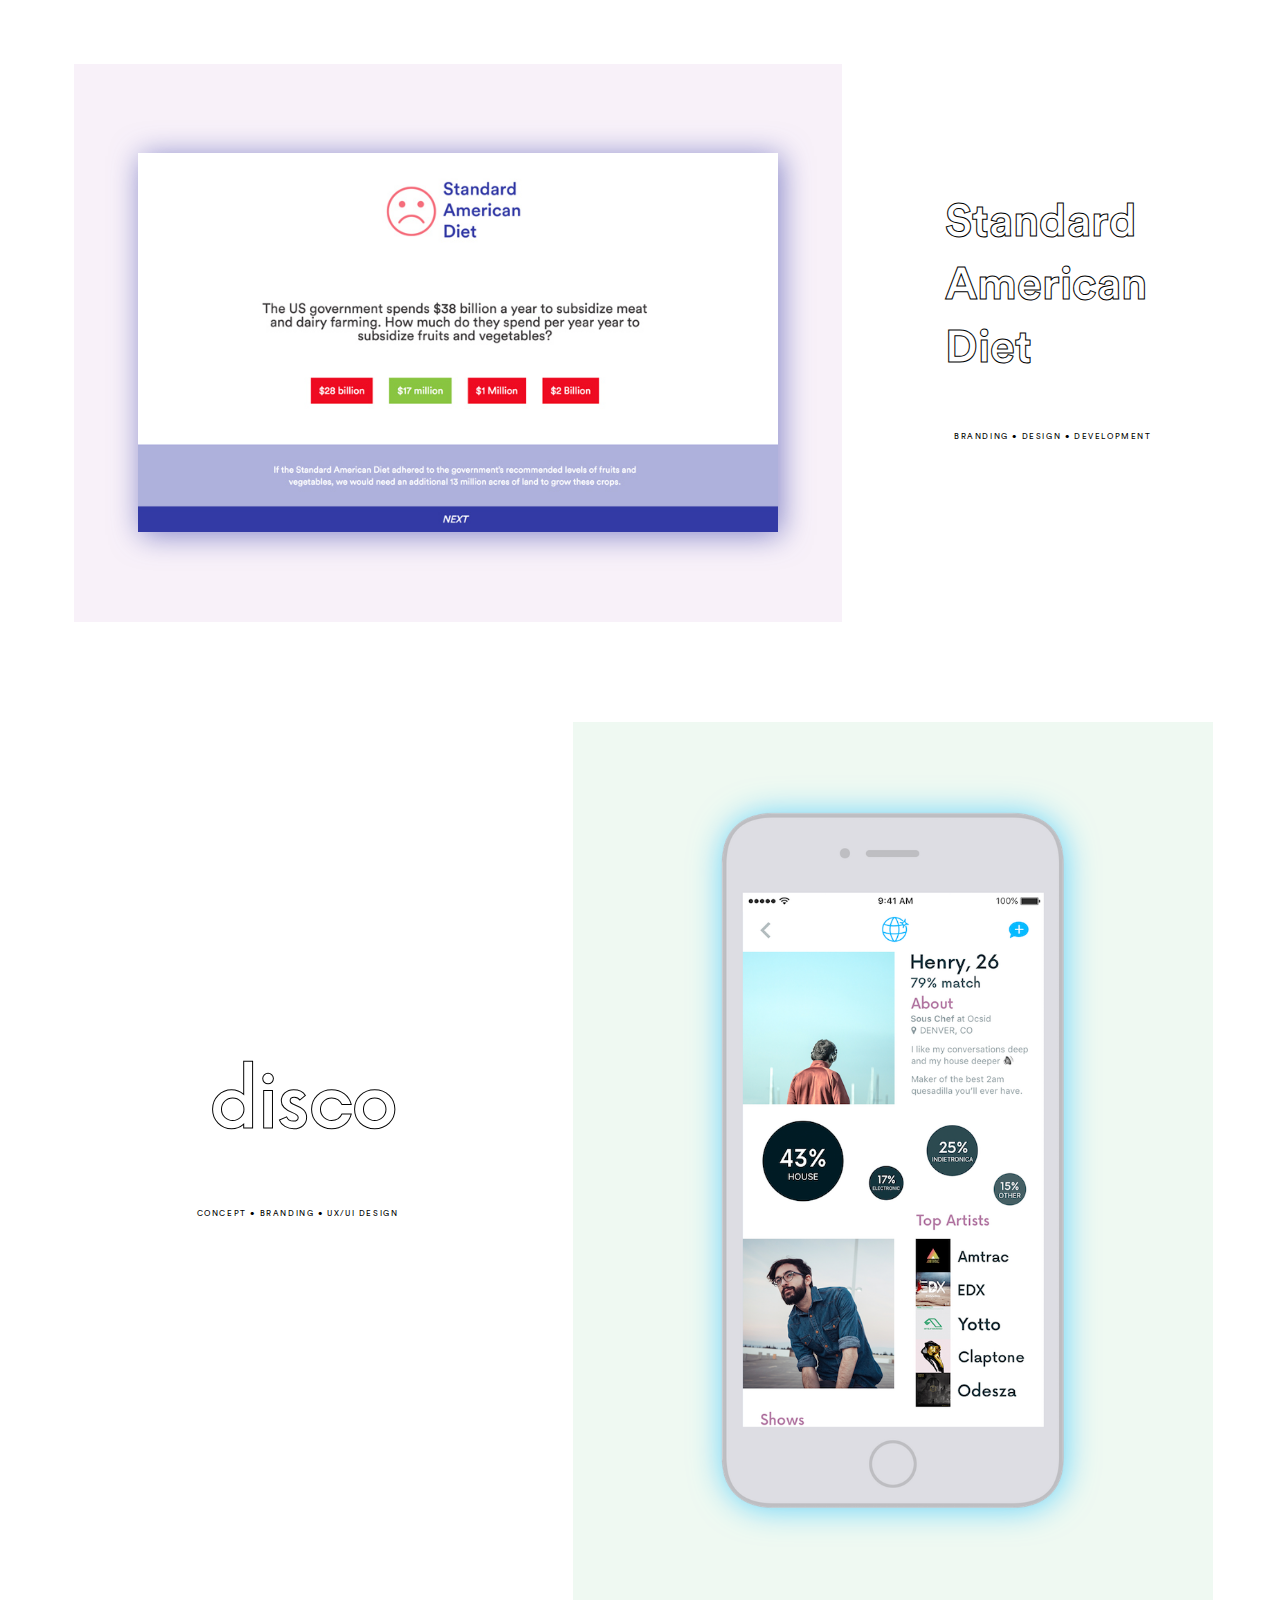
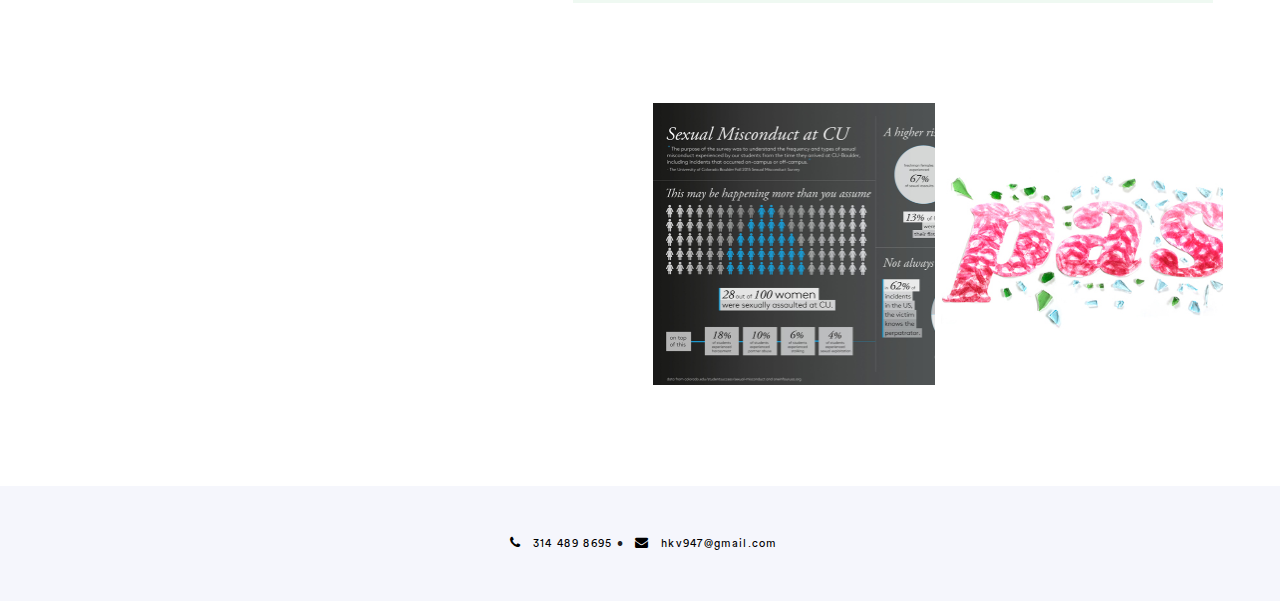
==== commit dd9614e9: "added extras section" ====
--- a/index.html
+++ b/index.html
@@ -12,23 +12,12 @@
     <link rel="stylesheet" href="https://cdnjs.cloudflare.com/ajax/libs/font-awesome/4.7.0/css/font-awesome.min.css">
     <script src="https://code.jquery.com/jquery-3.1.1.min.js" integrity="sha256-hVVnYaiADRTO2PzUGmuLJr8BLUSjGIZsDYGmIJLv2b8=" crossorigin="anonymous"></script>
     <script src="js/granim.min.js"></script>
-    <!--                <script>
-        $(function() {
-          $.scrollify({
-            section : ".scrolly",
-            standardScrollElements:".noscrolly"
-            // setHeights: false;
-          });
-        });
-      </script> -->
+
     <link rel="stylesheet" href="css/main.css">
 </head>
 
 <body class="container">
-    <!--[if lt IE 8]>
-            <p class="browserupgrade">You are using an <strong>outdated</strong> browser. Please <a href="http://browsehappy.com/">upgrade your browser</a> to improve your experience.</p>
-        <![endif]-->
-    <!-- Add your site or application content here -->
+
     <div class="top" id="top">
         <section class="head">
             <nav id="nav">
@@ -51,15 +40,7 @@
                 <span id="plus">+</span>
             </header>
         </section>
-        <!-- 
-
-    <section id="star">
-
-        <img src="img/starright.png" class="logo-mask" alt="" id="starright">
-        <img src="img/starleft.png" class="logo-mask" alt="" id="starleft">
-    </section> -->
-        <!--                 <canvas id="canvas-1" class="gradline"></canvas>
- -->
+    
         <a class="anchor" id="home"></a>
         <div id="intro">
             <section id="introleft">
@@ -67,7 +48,7 @@
                     <h4 id="a" class="handshake">Hi.</h4>
                     <h4 id="b" class="handshake">I'm Hannah.</h4>
                 </div>
-                <!--  <span class="b">I'm a media design major and TAM (technology, arts, and media) minor at CU Boulder with plans to graduate in spring 2017.</span><br><span class="c">My style reflects my interest in the intersections of analog and digital, retro and ultra-futuristic.</span><br><span class="d">My personality shows in the playful elements I add to each piece.</span><br><span class ="e"> I love to see my designs come to life with strong code.</span> -->
+
             </section>
             <section id="skillz">
                 <p>digital design • front-end development • UX/UI design • visual identity</p>
@@ -80,20 +61,7 @@
             </section>
         </div>
     </div>
-    <!--         <nav class="stick">
-        <ul>
-            <li><a href="#design">design
-            <img src="img/pinkstar.png" alt="pink star"></a></li>
-            <li><a href="#code">code
-            <img src="img/bluestar.png" alt="blue star"></a></li>
-            <li><a href="#resume">resume
-            <img src="img/greenstar.png" alt="green star"></a></li>
-            <li><a href="#contact">contact
-            <img src="img/yellowstar.png" alt="yellow star"></a></li>
-            <li><a href="#top">top
-            <img src="img/top.png" alt="arrow up"></a></li>
-        </ul>
-    </nav> -->
+
     <div id="projectsnav">
         <canvas id="canvas-1" class="gradline"></canvas>
         <div id="projectstext">projects</div>
@@ -106,7 +74,7 @@
     </div>
     <section id="projects">
         <div class="project" id="project1">
-            <a href="">
+            <a href="/csits/" target="out">
                 <div id="p1info" class="pinfo">
                     <div id="p1title" class="ptitle strokeme">cool shit in the sky</div>
                     <p>BRANDING • DESIGN • DEVELOPMENT</p>
@@ -119,7 +87,7 @@
         </div>                <a class="anchor" id="design"></a>
 
         <div class="project" id="project2">
-            <a href="">
+            <a href="/the-sad" target="out">
                 <div class="projvisuals" id="proj2vis">
                                 <img class="topbar" id="bar2" src="img/topbar.png" alt="">
                     <img id="proj2pic" src="img/thesad.jpg" alt="">
@@ -131,17 +99,55 @@
             </a>
         </div>
       <div class="project" id="project3">
-            <a href="">
+            <a href="disco.html">
                 <div id="p3info" class="pinfo">
                     <div id="p3title" class="ptitle strokeme">disco
                     </div>
-                    <p>BRANDING • DESIGN • DEVELOPMENT</p>
+                    <p>CONCEPT • BRANDING • UX/UI DESIGN</p>
                 </div>
                 <div class="projvisuals" id="proj3vis">
                     <img id="proj3pic" src="img/disco/disco.png" alt="">
                 </div>
             </a>
         </div> 
+
+        <div class="project" id="extraz">
+        <a href="lf.html">
+            <div class="ep" id="lf">
+            <div class="extrainfo">
+            <h5>The Love Facilitator</h5>
+            <p>CONCEPT • DESIGN • DEVELOPMENT</p>
+            </div>
+            </div>
+            </a>
+            <a href="lacroix.html">
+            <div class="ep" id="lacroix">
+            <div class="extrainfo">
+            <h5>LaCroix Rebranding</h5>
+            <p>BRANDING • DESIGN</p>
+            </div>
+            </div>
+            </a>
+            <a href="infographic.html">
+            <div class="ep" id="misconduct">
+            <div class="extrainfo">
+            <h5>Infographic</h5>
+            <p>DESIGN</p>
+            </div>
+            </div>
+            </a>
+            <a href="passion.html">
+            <div class="ep" id="passion">
+                <div class="extrainfo">
+            <h5>Analog+Digital Piece</h5>
+            <p>CONCEPT • CREATION</p>
+            </div>
+            </div>
+            </a>
+
+        </div>
+
+
 
     </section>
 
@@ -152,102 +158,10 @@
     <section id="resume">
         <div class="project" id="resume1"></div>
     </section>
-    <!--     <main>
-
-     <nav class="stick">
-        <ul>
-            <li><a href="#design">design
-            <img src="img/pinkstar.png" alt="pink star"></a></li>
-            <li><a href="#code">code
-            <img src="img/bluestar.png" alt="blue star"></a></li>
-            <li><a href="#resume">resume
-            <img src="img/greenstar.png" alt="green star"></a></li>
-            <li><a href="#contact">contact
-            <img src="img/yellowstar.png" alt="yellow star"></a></li>
-            <li><a href="#top">top
-            <img src="img/top.png" alt="arrow up"></a></li>
-        </ul>
-    </nav>
-
-        <a class ="anchor" id ="design"></a>
-        <div class="design">
-
-        <h2><a>design</a></h2>
-
-               <a href="lacroix.html">
-            <section class="">
-                    <img src="img/lacroix/lacroix.jpg" width="750" alt="lacroix">
-                        <p>lacroix rebrand</p>
-            </section>
-            </a>
-
-
-                <a href="infographic.html">
-            <section>
-                    <img src="img/info.jpg" width="750" alt="infographic">
-                    <p>infographic</p>
-            </section>
-            </a>
-
-            <a href="frolf.html">
-            <section>
-                    <img src="img/frolf.jpg" alt="frolf">
-                    <p>frisbee golf (FROLF) app</p>
-            </section>
-            </a>
-
-
-            <a href="postermailer.html">
-            <section>
-                    
-                    <img src="img/postermailer.jpg" alt="poster mailer">
-                    <p>poster mailer</p>
-                    
-            </section>
-            </a>
-
-
-            <a href="siteredo.html">
-            <section>
-                    <img src="img/siteredo.jpg" alt="website redesign">
-                    <p>website redesign</p>
-            </section>
-            </a>
-
-
-        </div>
-
-        <a class ="anchor" id ="code"></a>
-        <div class="code">
-        <h2><a>code</a></h2>
-            <a href="dev/para/index.html" target="out">
-            <section>
-                <img src="img/parallax.jpg" width="650" alt="parallax">
-                    <p>parallax scroll website  <i class="fa fa-external-link-square" aria-hidden="true"></i> <br><span class="little">*desktop + chrome compatible only</span></p>
-            </section>
-            </a>
-
-            <a href="dev/fauxcompany/index.html" target="out">
-            <section>
-                <img src="img/fauxcompany.jpg" width="500" alt="fauxcompany">
-                    <p>lacuna inc. mock website <i class="fa fa-external-link-square" aria-hidden="true"></i><br><span class="little">(from Eternal Sunshine of the Spotless Mind)</span></p>
-            </section>
-            </a>
-            
-            <a href="#">
-            <section>
-                <img src="img/comingsoon.png" width="500" alt="coming soon" class="comingsoon">
-                    <p>mood music player</p>
-            </section>
-            </a>
-
-            <a href="#">
-            <section>
-                <img src="img/comingsoon.png" width="500" alt="coming soon" class="comingsoon">
-                    <p>information visualization- transgender deaths in 2016</p>
-            </section>
-            </a>
-        </div>
+
+    <section id="contact" class="contactinfo">
+<a href="tel:+1314-489-8695"><i class="fa fa-phone"></i> 314 489 8695</a> • <a href="mailto:hkv947@gmail.com"><i class="fa fa-envelope"></i> hkv947@gmail.com</a>
+    </section><!-- 
 
         <a class ="anchor" id ="resume"></a>
         <div class="resume">
@@ -267,10 +181,8 @@
         <p>hannah.vine@colorado.edu</p>
         </div>
 
-
-    </main>
-
  -->
+
     <script src="js/jquery.color.js"></script>
     <script src="js/jquery.waypoints.min.js"></script>
     <script src="js/main.js"></script>
--- a/css/main.css
+++ b/css/main.css
@@ -145,155 +145,211 @@
   font-family: "circular";
   src: url(../fonts/circular-book.otf);
 }
-/* line 89, ../scss/_base.scss */
+/* line 90, ../scss/_base.scss */
+a {
+  color: black;
+}
+
+/* line 94, ../scss/_base.scss */
+a:-webkit-any-link {
+  color: black;
+}
+
+/* line 98, ../scss/_base.scss */
 a:link {
   text-decoration: none;
-  color: #242424;
-}
-
-/* line 94, ../scss/_base.scss */
+  color: black;
+}
+
+/* line 103, ../scss/_base.scss */
 a:visited {
-  color: #242424;
-}
-
-/* line 98, ../scss/_base.scss */
+  text-decoration: none;
+  color: black;
+}
+
+/* line 108, ../scss/_base.scss */
 a:hover {
   text-decoration: none;
-  color: #a543ff;
-}
-
-/* line 103, ../scss/_base.scss */
+  color: black;
+}
+
+/* line 114, ../scss/_base.scss */
 a:active {
   text-decoration: none;
   color: black;
 }
 
-/* line 108, ../scss/_base.scss */
+/* line 119, ../scss/_base.scss */
+header a:link {
+  color: black;
+}
+
+/* line 122, ../scss/_base.scss */
+header a:visited {
+  color: black;
+}
+
+/* line 126, ../scss/_base.scss */
+header a:hover {
+  color: black;
+  opacity: .6;
+}
+
+/* line 132, ../scss/_base.scss */
+header a:active {
+  color: black;
+}
+
+/* line 135, ../scss/_base.scss */
+nav a:link {
+  text-decoration: none;
+  color: #242424;
+}
+
+/* line 140, ../scss/_base.scss */
+nav a:visited {
+  color: #242424;
+  opacity: .5;
+}
+
+/* line 146, ../scss/_base.scss */
+nav a:hover {
+  text-decoration: none;
+  opacity: .5;
+}
+
+/* line 151, ../scss/_base.scss */
+nav a:active {
+  text-decoration: none;
+  color: black;
+}
+
+/* line 156, ../scss/_base.scss */
 main .design a:link section {
   background-color: rgba(255, 196, 255, 0.1);
   border-color: #1e1e1e;
 }
 
-/* line 113, ../scss/_base.scss */
+/* line 161, ../scss/_base.scss */
 main .design a:visited section {
   background-color: rgba(255, 196, 255, 0.1);
 }
 
-/* line 117, ../scss/_base.scss */
+/* line 165, ../scss/_base.scss */
 main .design a:hover section {
   background-color: transparent;
 }
 
-/* line 121, ../scss/_base.scss */
+/* line 169, ../scss/_base.scss */
 main .design a:active section {
   background-color: #a543ff;
 }
 
-/* line 125, ../scss/_base.scss */
+/* line 173, ../scss/_base.scss */
 main .design a:link section p {
   color: rgba(255, 196, 255, 0.7);
 }
 
-/* line 130, ../scss/_base.scss */
+/* line 178, ../scss/_base.scss */
 main .design a:visited section p {
   color: rgba(255, 196, 255, 0.7);
 }
 
-/* line 134, ../scss/_base.scss */
+/* line 182, ../scss/_base.scss */
 main .design a:hover section p {
   color: #a543ff;
   border-color: #a543ff;
 }
 
-/* line 139, ../scss/_base.scss */
+/* line 187, ../scss/_base.scss */
 main .design a:active section p {
   color: #a543ff;
 }
 
-/* line 144, ../scss/_base.scss */
+/* line 192, ../scss/_base.scss */
 main .code a:link section {
   background-color: rgba(143, 255, 161, 0.05);
   border-color: rgba(143, 255, 161, 0.7);
 }
 
-/* line 149, ../scss/_base.scss */
+/* line 197, ../scss/_base.scss */
 main .code a:visited section {
   background-color: rgba(143, 255, 161, 0.1);
 }
 
-/* line 153, ../scss/_base.scss */
+/* line 201, ../scss/_base.scss */
 main .code a:hover section {
   background-color: transparent;
 }
 
-/* line 158, ../scss/_base.scss */
+/* line 206, ../scss/_base.scss */
 main .code a:active section {
   background-color: #a543ff;
 }
 
-/* line 162, ../scss/_base.scss */
+/* line 210, ../scss/_base.scss */
 main .code a:link section p {
   color: rgba(143, 255, 161, 0.7);
   border-color: #8fffa1;
 }
-/* line 166, ../scss/_base.scss */
+/* line 214, ../scss/_base.scss */
 main .code a:link section p i {
   display: none;
 }
 
-/* line 171, ../scss/_base.scss */
+/* line 219, ../scss/_base.scss */
 main .code a:visited section p {
   color: rgba(143, 255, 161, 0.7);
   border-color: rgba(143, 255, 161, 0.7);
 }
 
-/* line 176, ../scss/_base.scss */
+/* line 224, ../scss/_base.scss */
 main .code a:hover section p {
   color: #a543ff;
   border-color: #a543ff;
 }
-/* line 179, ../scss/_base.scss */
+/* line 227, ../scss/_base.scss */
 main .code a:hover section p i {
   display: inline;
 }
 
-/* line 184, ../scss/_base.scss */
+/* line 232, ../scss/_base.scss */
 main .code a:active section p {
   color: #a543ff;
 }
 
-/* line 189, ../scss/_base.scss */
+/* line 237, ../scss/_base.scss */
 main .resume a:link section {
   background-color: rgba(34, 138, 255, 0.2);
   border-color: #1e1e1e;
 }
 
-/* line 194, ../scss/_base.scss */
+/* line 242, ../scss/_base.scss */
 main .resume a:visited section {
   background-color: rgba(34, 138, 255, 0.4);
 }
 
-/* line 198, ../scss/_base.scss */
+/* line 246, ../scss/_base.scss */
 main .resume a:hover section {
   background-color: transparent;
 }
 
-/* line 202, ../scss/_base.scss */
+/* line 250, ../scss/_base.scss */
 main .resume a:active section {
   background-color: #a543ff;
 }
 
-/* line 206, ../scss/_base.scss */
+/* line 254, ../scss/_base.scss */
 body {
   font-family: "circular";
 }
 
-/* line 235, ../scss/_base.scss */
+/* line 283, ../scss/_base.scss */
 .top {
   height: 650px;
 }
 
-/* line 239, ../scss/_base.scss */
+/* line 287, ../scss/_base.scss */
 .head {
   position: fixed;
   background-color: white;
@@ -303,14 +359,15 @@
   margin-top: -400px;
 }
 
-/* line 249, ../scss/_base.scss */
+/* line 297, ../scss/_base.scss */
 #plus {
   color: black;
   font-size: 55px;
+  cursor: pointer;
   padding: 0px 10px;
 }
 
-/* line 256, ../scss/_base.scss */
+/* line 304, ../scss/_base.scss */
 a.anchor {
   display: block;
   position: relative;
@@ -318,7 +375,7 @@
   visibility: hidden;
 }
 
-/* line 263, ../scss/_base.scss */
+/* line 311, ../scss/_base.scss */
 header {
   font-family: "bluunext";
   font-size: 24px;
@@ -332,21 +389,44 @@
   height: 60px;
 }
 
-/* line 279, ../scss/_base.scss */
+/* line 327, ../scss/_base.scss */
 h1 {
   margin-left: 3vw;
 }
 
-/* line 281, ../scss/_base.scss */
+/* line 330, ../scss/_base.scss */
+#contact {
+  width: 100vw;
+  margin-left: auto;
+  margin-right: auto;
+  text-align: center;
+  padding: 50px 0px;
+  /* height: 100px; */
+  background-color: #f5f6fc;
+}
+
+/* line 340, ../scss/_base.scss */
+.contactinfo {
+  font-family: "circular";
+  font-size: 11px;
+  letter-spacing: 1.3px;
+}
+/* line 345, ../scss/_base.scss */
+.contactinfo .fa {
+  margin: 0px 7px;
+  font-size: 13px;
+}
+
+/* line 354, ../scss/_base.scss */
 nav {
   font-family: "bluunext";
   font-variant: italic;
   max-width: 100%;
-  background-color: grey;
+  background-color: rgba(229, 231, 246, 0.38);
   text-align: center;
   padding: 10px 0px;
 }
-/* line 289, ../scss/_base.scss */
+/* line 362, ../scss/_base.scss */
 nav ul {
   display: flex;
   justify-content: space-around;
@@ -354,25 +434,26 @@
   /* text-align: center; */
   margin-left: auto;
   margin-right: auto;
-}
-/* line 296, ../scss/_base.scss */
+  align-items: center;
+}
+/* line 370, ../scss/_base.scss */
 nav ul li {
   display: inline;
   font-size: 14px;
   color: white;
 }
-/* line 301, ../scss/_base.scss */
+/* line 375, ../scss/_base.scss */
 nav ul li img {
   height: 12px;
   width: 12px;
 }
 
-/* line 309, ../scss/_base.scss */
+/* line 383, ../scss/_base.scss */
 li.maincontact {
   margin-right: 0px;
 }
 
-/* line 349, ../scss/_base.scss */
+/* line 389, ../scss/_base.scss */
 h2 {
   font-family: "bluunext";
   font-size: 26px;
@@ -381,33 +462,33 @@
   padding-top: 10px;
 }
 
-/* line 357, ../scss/_base.scss */
+/* line 397, ../scss/_base.scss */
 .design section {
   background-color: rgba(255, 196, 255, 0.5);
 }
 
-/* line 361, ../scss/_base.scss */
+/* line 401, ../scss/_base.scss */
 .design h2 {
   color: #ffc4ff;
 }
 
-/* line 365, ../scss/_base.scss */
+/* line 405, ../scss/_base.scss */
 .code h2 {
   color: #8fffa1;
 }
 
-/* line 369, ../scss/_base.scss */
+/* line 409, ../scss/_base.scss */
 .resume h2 {
   color: #228aff;
 }
 
-/* line 373, ../scss/_base.scss */
+/* line 413, ../scss/_base.scss */
 main div.resume2 {
   margin-top: 0px;
   text-align: center;
 }
 
-/* line 378, ../scss/_base.scss */
+/* line 418, ../scss/_base.scss */
 img.resume2 {
   margin-top: 0px;
   max-height: 100vh;
@@ -415,47 +496,47 @@
   vertical-align: middle;
 }
 
-/* line 385, ../scss/_base.scss */
+/* line 425, ../scss/_base.scss */
 .contact h2 {
   color: yellow;
 }
 
-/* line 389, ../scss/_base.scss */
+/* line 429, ../scss/_base.scss */
 .contact {
   background-color: rgba(255, 255, 0, 0.1);
 }
 
-/* line 393, ../scss/_base.scss */
+/* line 433, ../scss/_base.scss */
 .contact:hover {
   background-color: white;
 }
 
-/* line 397, ../scss/_base.scss */
+/* line 437, ../scss/_base.scss */
 p {
   font-family: "circular";
   font-size: 10px;
 }
 
-/* line 411, ../scss/_base.scss */
+/* line 444, ../scss/_base.scss */
 #introright {
-  bottom: 13vw;
+  bottom: 117px;
   position: relative;
-  height: 300px;
-  right: 13px;
-  background-color: rgba(245, 245, 220, 0.6);
+  height: 294px;
+  right: 22px;
+  background-color: rgba(229, 231, 236, 0.38);
   float: right;
-  width: 44vw;
+  width: 43vw;
   margin: 0px 50px 0px 0px;
   z-index: 3;
 }
-/* line 422, ../scss/_base.scss */
+/* line 456, ../scss/_base.scss */
 #introright p {
   padding: 10px;
   font-size: 12px;
   line-height: 20px;
 }
 
-/* line 431, ../scss/_base.scss */
+/* line 465, ../scss/_base.scss */
 #skillz {
   top: 213px;
   position: relative;
@@ -463,18 +544,18 @@
   left: -500px;
   z-index: 1;
 }
-/* line 438, ../scss/_base.scss */
+/* line 472, ../scss/_base.scss */
 #skillz p {
   text-transform: uppercase;
   letter-spacing: 1.6px;
   font-size: 8px;
 }
 
-/* line 446, ../scss/_base.scss */
+/* line 480, ../scss/_base.scss */
 #canvas-5 {
   top: 218px;
   position: relative;
-  height: 385px;
+  height: 375px;
   background-color: beige;
   /* float: right; */
   width: 44vw;
@@ -482,7 +563,7 @@
   z-index: 0;
 }
 
-/* line 457, ../scss/_base.scss */
+/* line 491, ../scss/_base.scss */
 #introleft {
   top: 0px;
   height: 700px;
@@ -498,13 +579,13 @@
   justify-content: center;
   text-align: center;
 }
-/* line 478, ../scss/_base.scss */
+/* line 512, ../scss/_base.scss */
 #introleft p {
   font-size: 20px;
   color: #242424;
   padding: 30px 80px;
 }
-/* line 487, ../scss/_base.scss */
+/* line 521, ../scss/_base.scss */
 #introleft h4 {
   /* font-style: italic; */
   font-family: "bluunext";
@@ -515,14 +596,14 @@
   color: white;
 }
 
-/* line 506, ../scss/_base.scss */
+/* line 540, ../scss/_base.scss */
 .handshake {
   font-size: 7vw;
   position: relative;
   top: 30%;
 }
 
-/* line 515, ../scss/_base.scss */
+/* line 549, ../scss/_base.scss */
 #star {
   padding-top: 50px;
   margin-left: auto;
@@ -530,21 +611,21 @@
   text-align: center;
   position: static;
 }
-/* line 521, ../scss/_base.scss */
+/* line 555, ../scss/_base.scss */
 #star img {
   width: 15vw;
   margin: 0px -12px;
 }
-/* line 525, ../scss/_base.scss */
+/* line 559, ../scss/_base.scss */
 #star #starleft {
   position: relative;
 }
-/* line 528, ../scss/_base.scss */
+/* line 562, ../scss/_base.scss */
 #star #starright {
   position: relative;
 }
 
-/* line 533, ../scss/_base.scss */
+/* line 567, ../scss/_base.scss */
 #linedown {
   height: 100px;
   width: 2px;
@@ -552,7 +633,7 @@
   margin-right: auto;
 }
 
-/* line 540, ../scss/_base.scss */
+/* line 574, ../scss/_base.scss */
 .gradline {
   display: block;
   width: 450px;
@@ -560,7 +641,7 @@
   padding: 0px 12px;
 }
 
-/* line 547, ../scss/_base.scss */
+/* line 581, ../scss/_base.scss */
 #projectsnav {
   display: flex;
   align-items: center;
@@ -568,14 +649,14 @@
   z-index: 200;
 }
 
-/* line 554, ../scss/_base.scss */
+/* line 588, ../scss/_base.scss */
 #resumenav {
   display: flex;
   align-items: center;
   transform: rotate(-90deg) translate(30%, -500px);
 }
 
-/* line 577, ../scss/_base.scss */
+/* line 611, ../scss/_base.scss */
 .projvisuals {
   padding: 7vw 5vw;
   width: 50vw;
@@ -585,51 +666,51 @@
   flex-direction: column;
   align-items: center;
 }
-/* line 586, ../scss/_base.scss */
+/* line 620, ../scss/_base.scss */
 .projvisuals .topbar {
   z-index: 21;
 }
-/* line 590, ../scss/_base.scss */
+/* line 624, ../scss/_base.scss */
 .projvisuals img {
   width: 50vw;
   text-align: center;
   z-index: 20;
 }
-/* line 598, ../scss/_base.scss */
+/* line 632, ../scss/_base.scss */
 .projvisuals #proj1pic {
-  -webkit-filter: drop-shadow(12px 12px 14px #7584ef);
-}
-/* line 603, ../scss/_base.scss */
+  -webkit-filter: drop-shadow(3px 3px 15px #3b0c36);
+}
+/* line 637, ../scss/_base.scss */
 .projvisuals #proj2pic {
-  -webkit-filter: drop-shadow(12px 12px 14px #b069ce);
-}
-
-/* line 610, ../scss/_base.scss */
+  -webkit-filter: drop-shadow(3px 3px 15px rgba(51, 58, 165, 0.6));
+}
+
+/* line 644, ../scss/_base.scss */
 #proj1vis {
   background-color: aliceblue;
 }
 
-/* line 617, ../scss/_base.scss */
+/* line 651, ../scss/_base.scss */
 #proj2vis {
-  background-color: rgba(232, 211, 237, 0.6);
-}
-
-/* line 621, ../scss/_base.scss */
+  background-color: rgba(232, 211, 237, 0.32);
+}
+
+/* line 655, ../scss/_base.scss */
 #proj3vis {
-  background-color: #e0ffe4;
+  background-color: rgba(176, 226, 192, 0.2);
   padding: 7vw 0vw;
 }
-/* line 626, ../scss/_base.scss */
+/* line 660, ../scss/_base.scss */
 #proj3vis img {
   width: 27vw;
-  -webkit-filter: drop-shadow(12px 12px 14px #b2e64c);
-}
-
-/* line 633, ../scss/_base.scss */
+  -webkit-filter: drop-shadow(1px 1px 16px rgba(12, 186, 255, 0.6));
+}
+
+/* line 667, ../scss/_base.scss */
 .project {
   margin: 100px 0px;
 }
-/* line 635, ../scss/_base.scss */
+/* line 669, ../scss/_base.scss */
 .project a {
   display: flex;
   width: 93vw;
@@ -638,36 +719,36 @@
   justify-content: space-around;
   align-items: center;
 }
-/* line 650, ../scss/_base.scss */
+/* line 686, ../scss/_base.scss */
 .project a:hover p {
   color: black;
 }
 
-/* line 657, ../scss/_base.scss */
+/* line 695, ../scss/_base.scss */
 .pinfo {
   display: flex;
   flex-direction: column;
   width: 30vw;
   align-items: center;
 }
-/* line 662, ../scss/_base.scss */
+/* line 700, ../scss/_base.scss */
 .pinfo p {
   padding: 4vw 0vw;
   text-transform: uppercase;
   letter-spacing: 1.6px;
   font-size: 8px;
 }
-/* line 668, ../scss/_base.scss */
+/* line 706, ../scss/_base.scss */
 .pinfo .strokeme {
   -webkit-text-stroke: 1px black;
 }
-/* line 676, ../scss/_base.scss */
+/* line 714, ../scss/_base.scss */
 .pinfo .ptitle {
   color: white;
   width: 178px;
 }
 
-/* line 687, ../scss/_base.scss */
+/* line 725, ../scss/_base.scss */
 #p1title {
   font-family: 'grobe';
   text-align: right;
@@ -677,7 +758,7 @@
   line-height: 50px;
 }
 
-/* line 698, ../scss/_base.scss */
+/* line 736, ../scss/_base.scss */
 #p2title {
   color: white;
   padding-right: 27px;
@@ -685,35 +766,35 @@
   font-family: circular-bold;
   padding-right: 3vw;
 }
-/* line 706, ../scss/_base.scss */
+/* line 744, ../scss/_base.scss */
 #p2title span {
   -webkit-text-stroke: 0px;
   font-size: 10px;
   color: black;
 }
 
-/* line 715, ../scss/_base.scss */
+/* line 753, ../scss/_base.scss */
 #p3title {
   font-family: "nowalt";
   font-size: 75px;
   letter-spacing: -1.6px;
 }
-/* line 719, ../scss/_base.scss */
+/* line 757, ../scss/_base.scss */
 #p3title img {
   width: 250px;
 }
 
-/* line 725, ../scss/_base.scss */
+/* line 763, ../scss/_base.scss */
 #resume1 {
   background-color: lightblue;
 }
 
-/* line 729, ../scss/_base.scss */
+/* line 767, ../scss/_base.scss */
 .fixme {
   position: fixed;
 }
 
-/* line 733, ../scss/_base.scss */
+/* line 771, ../scss/_base.scss */
 #projectstext {
   width: 110px;
   text-align: center;
@@ -722,7 +803,7 @@
   letter-spacing: 2px;
 }
 
-/* line 739, ../scss/_base.scss */
+/* line 777, ../scss/_base.scss */
 #resumetext {
   width: 110px;
   text-align: center;
@@ -731,22 +812,22 @@
   letter-spacing: 2px;
 }
 
-/* line 746, ../scss/_base.scss */
+/* line 784, ../scss/_base.scss */
 .xout {
   transform: rotate(45deg);
 }
 
-/* line 771, ../scss/_base.scss */
+/* line 809, ../scss/_base.scss */
 main {
   display: flex;
   flex-direction: column;
 }
-/* line 775, ../scss/_base.scss */
+/* line 813, ../scss/_base.scss */
 main div.design {
   padding-top: 120px;
 }
 
-/* line 780, ../scss/_base.scss */
+/* line 818, ../scss/_base.scss */
 main section {
   background-color: white;
   margin-bottom: 25px;
@@ -756,12 +837,12 @@
   align-items: center;
 }
 
-/* line 792, ../scss/_base.scss */
+/* line 830, ../scss/_base.scss */
 main div {
   margin-top: 100px;
 }
 
-/* line 796, ../scss/_base.scss */
+/* line 834, ../scss/_base.scss */
 main section img {
   margin-left: 35px;
   margin-top: 20px;
@@ -770,7 +851,7 @@
   max-width: 80%;
 }
 
-/* line 804, ../scss/_base.scss */
+/* line 842, ../scss/_base.scss */
 main section p {
   display: inline;
   vertical-align: 50%;
@@ -783,13 +864,13 @@
   color: #242424;
 }
 
-/* line 816, ../scss/_base.scss */
+/* line 854, ../scss/_base.scss */
 .little {
   font-size: 10px;
   text-align: center;
 }
 
-/* line 821, ../scss/_base.scss */
+/* line 859, ../scss/_base.scss */
 .contact {
   max-width: 100vw;
   margin-bottom: 40px;
@@ -797,28 +878,119 @@
   padding-right: 10px;
   color: #242424;
 }
-/* line 824, ../scss/_base.scss */
+/* line 862, ../scss/_base.scss */
 .contact h2 {
   margin-bottom: 30px;
   padding-left: 0px;
 }
-/* line 828, ../scss/_base.scss */
+/* line 866, ../scss/_base.scss */
 .contact p {
   font-size: 25px;
 }
 
-/* line 841, ../scss/_base.scss */
+/* line 876, ../scss/_base.scss */
+#backhome {
+  transform: rotate(45deg);
+  color: black;
+  font-size: 55px;
+  cursor: pointer;
+  padding: 0px 10px;
+}
+
+/* line 884, ../scss/_base.scss */
+#header2 {
+  font-family: "bluunext";
+  font-size: 24px;
+  color: white;
+  min-width: 350px;
+  text-align: center;
+  display: flex;
+  align-items: center;
+  justify-content: space-between;
+  max-width: 97vw;
+  height: 60px;
+}
+
+/* line 897, ../scss/_base.scss */
+#extraz {
+  display: flex;
+  flex-direction: row;
+  margin-left: auto;
+  margin-right: auto;
+  width: 90vw;
+  cursor: pointer;
+  padding-left: 20px;
+}
+/* line 907, ../scss/_base.scss */
+#extraz a {
+  margin-left: 0px;
+}
+
+/* line 912, ../scss/_base.scss */
+#extraz div {
+  height: 22.1vw;
+  width: 22.1vw;
+}
+
+/* line 918, ../scss/_base.scss */
+#lacroix {
+  background: url("../img/lilthings/lacroix/lacroix.jpg") no-repeat center -50px;
+  background-size: 800px;
+}
+
+/* line 922, ../scss/_base.scss */
+#lf {
+  background: url("../img/lilthings/lf/lf2.jpg") no-repeat left top;
+  background-size: 450px;
+}
+
+/* line 927, ../scss/_base.scss */
+#misconduct {
+  background: url("../img/lilthings/infographic-small.jpg") no-repeat left top;
+  background-size: 500px;
+}
+
+/* line 932, ../scss/_base.scss */
+#passion {
+  background: url("../img/lilthings/passion-small.jpg") no-repeat left center;
+  background-size: 650px;
+}
+
+/* line 937, ../scss/_base.scss */
+.extrainfo {
+  background-color: #f5f6fc;
+  color: black;
+  opacity: 0;
+  display: flex;
+  flex-direction: column;
+  justify-content: center;
+  align-items: center;
+  text-align: center;
+}
+/* line 947, ../scss/_base.scss */
+.extrainfo h5 {
+  font-size: 20px;
+}
+/* line 950, ../scss/_base.scss */
+.extrainfo p {
+  padding: 5px 0px;
+  text-transform: uppercase;
+  letter-spacing: 1.6px;
+  font-size: 8px;
+}
+
+/* line 966, ../scss/_base.scss */
 .iphone {
   width: 20%;
   position: absolute;
 }
 
-/* line 846, ../scss/_base.scss */
+/* line 971, ../scss/_base.scss */
 .longscroll {
   width: 20%;
 }
 
-/* line 850, ../scss/_base.scss */
+/* line 975, ../scss/_base.scss */
 .scrollme {
   position: fixed;
   height: 300px;
@@ -826,43 +998,43 @@
 }
 
 @media only screen and (max-width: 930px) {
-  /* line 858, ../scss/_base.scss */
+  /* line 985, ../scss/_base.scss */
   main div.resume2 {
     margin-top: 0px;
   }
 
-  /* line 861, ../scss/_base.scss */
+  /* line 988, ../scss/_base.scss */
   .stick {
     display: none;
   }
 
-  /* line 864, ../scss/_base.scss */
+  /* line 991, ../scss/_base.scss */
   main section img {
     margin-left: 0px;
   }
 
-  /* line 867, ../scss/_base.scss */
+  /* line 994, ../scss/_base.scss */
   .head {
     display: block;
   }
 
-  /* line 870, ../scss/_base.scss */
+  /* line 997, ../scss/_base.scss */
   nav {
     padding-left: 40px;
     padding-bottom: 10px;
     padding-top: 10px;
     width: 100vw;
   }
-  /* line 878, ../scss/_base.scss */
+  /* line 1005, ../scss/_base.scss */
   nav a {
     font-size: 18px;
   }
 
-  /* line 882, ../scss/_base.scss */
+  /* line 1009, ../scss/_base.scss */
   .intro {
     width: 100%;
   }
-  /* line 884, ../scss/_base.scss */
+  /* line 1011, ../scss/_base.scss */
   .intro p {
     padding-left: 20px;
     padding-right: 20px;
@@ -872,13 +1044,13 @@
     font-size: 25px;
   }
 
-  /* line 897, ../scss/_base.scss */
+  /* line 1024, ../scss/_base.scss */
   main section {
     display: flex;
     flex-direction: column;
   }
 
-  /* line 901, ../scss/_base.scss */
+  /* line 1028, ../scss/_base.scss */
   main section p {
     display: block;
     margin-top: 20px;
@@ -888,50 +1060,50 @@
     font-size: 20px;
   }
 
-  /* line 909, ../scss/_base.scss */
+  /* line 1036, ../scss/_base.scss */
   main section a {
     text-align: center;
   }
 
-  /* line 912, ../scss/_base.scss */
+  /* line 1039, ../scss/_base.scss */
   main section img {
     margin-bottom: 0px;
     text-align: center;
   }
 
-  /* line 918, ../scss/_base.scss */
+  /* line 1045, ../scss/_base.scss */
   .gallery .container2 {
     padding-left: 0px;
   }
-  /* line 921, ../scss/_base.scss */
+  /* line 1048, ../scss/_base.scss */
   .gallery div {
     padding-right: 0px;
   }
-  /* line 924, ../scss/_base.scss */
+  /* line 1051, ../scss/_base.scss */
   .gallery main {
     margin-top: 0px;
   }
-  /* line 927, ../scss/_base.scss */
+  /* line 1054, ../scss/_base.scss */
   .gallery section {
     align-items: center;
     text-align: center;
   }
-  /* line 930, ../scss/_base.scss */
+  /* line 1057, ../scss/_base.scss */
   .gallery section img {
     max-width: 100%;
   }
-  /* line 934, ../scss/_base.scss */
+  /* line 1061, ../scss/_base.scss */
   .gallery main {
     display: flex;
     flex-direction: column-reverse;
     vertical-align: 50%;
     margin-top: 0px;
   }
-  /* line 940, ../scss/_base.scss */
+  /* line 1067, ../scss/_base.scss */
   .gallery h2 {
     padding-left: 0px;
   }
-  /* line 943, ../scss/_base.scss */
+  /* line 1070, ../scss/_base.scss */
   .gallery .description {
     float: none;
     position: inherit;
@@ -942,16 +1114,16 @@
     padding-left: 50px;
     padding-right: 50px;
   }
-  /* line 952, ../scss/_base.scss */
+  /* line 1079, ../scss/_base.scss */
   .gallery .description p {
     font-size: 20px;
     line-height: 30px;
   }
-  /* line 957, ../scss/_base.scss */
+  /* line 1084, ../scss/_base.scss */
   .gallery section p {
     max-width: 80vw;
   }
-  /* line 960, ../scss/_base.scss */
+  /* line 1087, ../scss/_base.scss */
   .gallery .image {
     margin-left: 5vw;
     margin-right: 5vw;
@@ -959,103 +1131,141 @@
   }
 }
 @media only screen and (max-width: 770px) {
-  /* line 971, ../scss/_base.scss */
+  /* line 1098, ../scss/_base.scss */
+  #extraz {
+    flex-wrap: wrap;
+    justify-content: center;
+  }
+
+  /* line 1103, ../scss/_base.scss */
+  #extraz div {
+    width: 43vw;
+    height: 43vw;
+  }
+
+  /* line 1109, ../scss/_base.scss */
+  #extraz a {
+    width: 43vw;
+    height: 43vw;
+  }
+
+  /* line 1114, ../scss/_base.scss */
+  #lacroix {
+    background-size: 900px;
+  }
+
+  /* line 1117, ../scss/_base.scss */
+  #lf {
+    background-size: 556px;
+  }
+
+  /* line 1121, ../scss/_base.scss */
+  #misconduct {
+    background-size: 600px;
+  }
+
+  /* line 1125, ../scss/_base.scss */
+  #passion {
+    background-size: 650px;
+  }
+
+  /* line 1129, ../scss/_base.scss */
   #projectsnav {
     transform: rotate(-90deg) translate(30%, -513px);
   }
 
-  /* line 975, ../scss/_base.scss */
+  /* line 1133, ../scss/_base.scss */
   #resumenav {
     transform: rotate(-90deg) translate(30%, -513px);
   }
 
-  /* line 979, ../scss/_base.scss */
+  /* line 1137, ../scss/_base.scss */
   #introleft h4 {
     -webkit-text-stroke-width: .7px;
   }
 
-  /* line 985, ../scss/_base.scss */
+  /* line 1143, ../scss/_base.scss */
   #project1 a {
     flex-direction: column;
   }
-  /* line 988, ../scss/_base.scss */
+  /* line 1146, ../scss/_base.scss */
   #project1 a img {
     width: 70vw;
   }
 
-  /* line 993, ../scss/_base.scss */
+  /* line 1151, ../scss/_base.scss */
   #project2 a {
     flex-direction: column-reverse;
   }
-  /* line 995, ../scss/_base.scss */
+  /* line 1153, ../scss/_base.scss */
   #project2 a img {
     width: 70vw;
   }
 
-  /* line 1000, ../scss/_base.scss */
+  /* line 1158, ../scss/_base.scss */
   #project3 a {
     flex-direction: column;
   }
-  /* line 1002, ../scss/_base.scss */
+  /* line 1160, ../scss/_base.scss */
   #project3 a img {
     width: 50vw;
   }
 
-  /* line 1007, ../scss/_base.scss */
+  /* line 1165, ../scss/_base.scss */
   .projvisuals {
     padding: 7vw 0vw;
     width: 100vw;
     margin: 20px 0px 60px 0px;
   }
 
-  /* line 1013, ../scss/_base.scss */
+  /* line 1171, ../scss/_base.scss */
   #projects {
     z-index: 100;
     position: relative;
     top: 50px;
   }
 
-  /* line 1020, ../scss/_base.scss */
+  /* line 1178, ../scss/_base.scss */
   .project a {
     width: 100vw;
   }
 
-  /* line 1025, ../scss/_base.scss */
+  /* line 1183, ../scss/_base.scss */
   .project {
     margin: 50px 0px;
   }
-  /* line 1028, ../scss/_base.scss */
+  /* line 1186, ../scss/_base.scss */
   .project a {
     margin-left: 0vw;
     margin-right: 0vw;
   }
 
-  /* line 1035, ../scss/_base.scss */
+  /* line 1193, ../scss/_base.scss */
   #p1title {
     float: none;
     text-align: center;
     -webkit-text-stroke: 0.7px black;
   }
 
-  /* line 1042, ../scss/_base.scss */
+  /* line 1200, ../scss/_base.scss */
   .pinfo {
     width: 100vw;
     margin-left: auto;
     margin-right: auto;
     text-align: center;
   }
-  /* line 1048, ../scss/_base.scss */
+  /* line 1206, ../scss/_base.scss */
   .pinfo .ptitle {
     width: 80vw;
     margin-left: auto;
     margin-right: auto;
   }
-  /* line 1055, ../scss/_base.scss */
+  /* line 1213, ../scss/_base.scss */
   .pinfo p {
     padding: 25px 0px;
   }
 
-  /* line 1060, ../scss/_base.scss */
+  /* line 1218, ../scss/_base.scss */
   #p2title {
     font-size: 35px;
     padding-right: 0px;
@@ -1063,45 +1273,53 @@
   }
 }
 @media only screen and (max-width: 580px) {
-  /* line 1082, ../scss/_base.scss */
+  /* line 1240, ../scss/_base.scss */
+  #skillz p {
+    text-transform: uppercase;
+    letter-spacing: 1px;
+    font-size: 8px;
+    text-align: center;
+  }
+
+  /* line 1247, ../scss/_base.scss */
   #p2title {
     font-size: 28px;
     padding-right: 0px;
     -webkit-text-stroke: 0.5px black;
   }
 
-  /* line 1089, ../scss/_base.scss */
+  /* line 1254, ../scss/_base.scss */
   #introleft h4 {
     -webkit-text-stroke-width: .5px;
   }
 
-  /* line 1093, ../scss/_base.scss */
+  /* line 1258, ../scss/_base.scss */
   #projects {
     position: relative;
     top: 100px;
   }
 
-  /* line 1098, ../scss/_base.scss */
+  /* line 1263, ../scss/_base.scss */
   main.resume2 {
     margin-top: 0px;
   }
 
-  /* line 1101, ../scss/_base.scss */
+  /* line 1266, ../scss/_base.scss */
   .stick {
     display: none;
   }
 
-  /* line 1104, ../scss/_base.scss */
+  /* line 1269, ../scss/_base.scss */
   main {
     margin-top: 200px;
   }
 
-  /* line 1107, ../scss/_base.scss */
+  /* line 1272, ../scss/_base.scss */
   main section img {
     margin-left: 0px;
   }
 
-  /* line 1124, ../scss/_base.scss */
+  /* line 1289, ../scss/_base.scss */
   .intro p {
     font-size: 18px;
     margin-top: -10px;
@@ -1110,7 +1328,7 @@
     padding: 20px 40px;
   }
 
-  /* line 1132, ../scss/_base.scss */
+  /* line 1297, ../scss/_base.scss */
   .intro {
     margin-top: 0px;
     padding-top: 123px;
@@ -1118,18 +1336,18 @@
     max-width: 100vw;
   }
 
-  /* line 1140, ../scss/_base.scss */
+  /* line 1305, ../scss/_base.scss */
   .handshake {
     top: 130px;
     font-size: 9vw;
   }
 
-  /* line 1143, ../scss/_base.scss */
+  /* line 1308, ../scss/_base.scss */
   h2 {
     font-family: "bluunext";
   }
 
-  /* line 1146, ../scss/_base.scss */
+  /* line 1311, ../scss/_base.scss */
   nav {
     float: none;
     width: 100%;
@@ -1138,12 +1356,12 @@
     text-align: center;
   }
 
-  /* line 1154, ../scss/_base.scss */
+  /* line 1319, ../scss/_base.scss */
   nav ul {
     width: 80vw;
     /* text-align: center; */
   }
-  /* line 1157, ../scss/_base.scss */
+  /* line 1322, ../scss/_base.scss */
   nav ul li {
     display: inline;
     font-size: 28px;
@@ -1151,25 +1369,25 @@
     letter-spacing: -.6px;
     padding-left: 0px;
   }
-  /* line 1163, ../scss/_base.scss */
+  /* line 1328, ../scss/_base.scss */
   nav ul li a {
     font-size: 18px;
   }
-  /* line 1166, ../scss/_base.scss */
+  /* line 1331, ../scss/_base.scss */
   nav ul li img {
     height: 6px;
     width: 6px;
     margin-right: 6px;
   }
 
-  /* line 1175, ../scss/_base.scss */
+  /* line 1340, ../scss/_base.scss */
   #introleft {
     top: 0px;
     float: none;
     width: 100%;
   }
 
-  /* line 1181, ../scss/_base.scss */
+  /* line 1346, ../scss/_base.scss */
   #canvas-5 {
     width: 100vw;
     float: none;
@@ -1177,7 +1395,7 @@
     top: 90px;
   }
 
-  /* line 1188, ../scss/_base.scss */
+  /* line 1353, ../scss/_base.scss */
   #introright {
     float: none;
     width: 83vw;
@@ -1187,44 +1405,44 @@
     float: none;
     right: 0px;
   }
-  /* line 1197, ../scss/_base.scss */
+  /* line 1362, ../scss/_base.scss */
   #introright p {
     position: absolute;
   }
 
-  /* line 1203, ../scss/_base.scss */
+  /* line 1368, ../scss/_base.scss */
   #skillz {
     top: 80px;
   }
 
-  /* line 1211, ../scss/_base.scss */
+  /* line 1376, ../scss/_base.scss */
   .contact p {
     font-size: 20px;
   }
 
-  /* line 1217, ../scss/_base.scss */
+  /* line 1382, ../scss/_base.scss */
   .gallery i {
     margin-top: 42px;
     margin-left: 15px;
     padding-right: 10px;
     font-size: 42px;
   }
-  /* line 1223, ../scss/_base.scss */
+  /* line 1388, ../scss/_base.scss */
   .gallery .container2 {
     padding-left: 0px;
   }
-  /* line 1226, ../scss/_base.scss */
+  /* line 1391, ../scss/_base.scss */
   .gallery .description {
     padding: 0px;
     max-width: 95%;
     margin-left: auto;
     margin-right: auto;
   }
-  /* line 1246, ../scss/_base.scss */
+  /* line 1411, ../scss/_base.scss */
   .gallery .image {
     margin-top: -30px;
   }
-  /* line 1249, ../scss/_base.scss */
+  /* line 1414, ../scss/_base.scss */
   .gallery .back {
     font-size: 40px;
   }
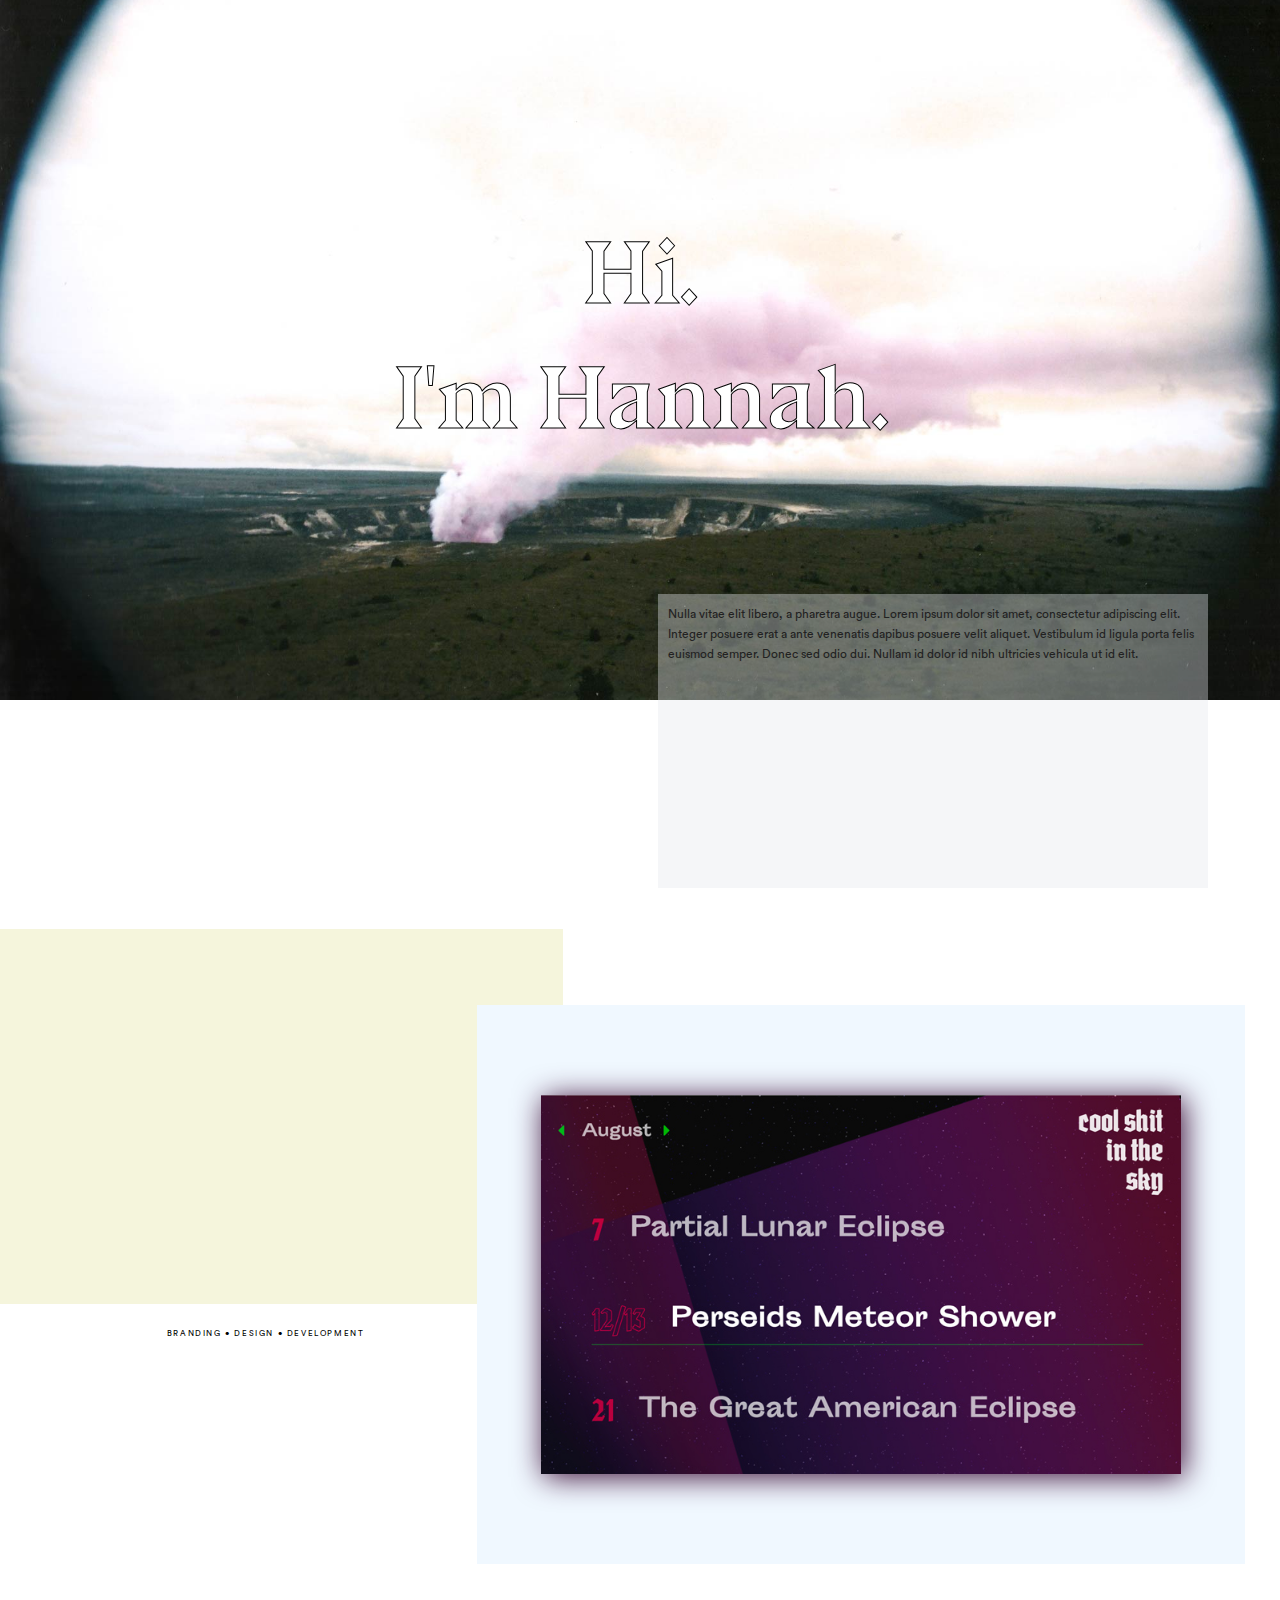
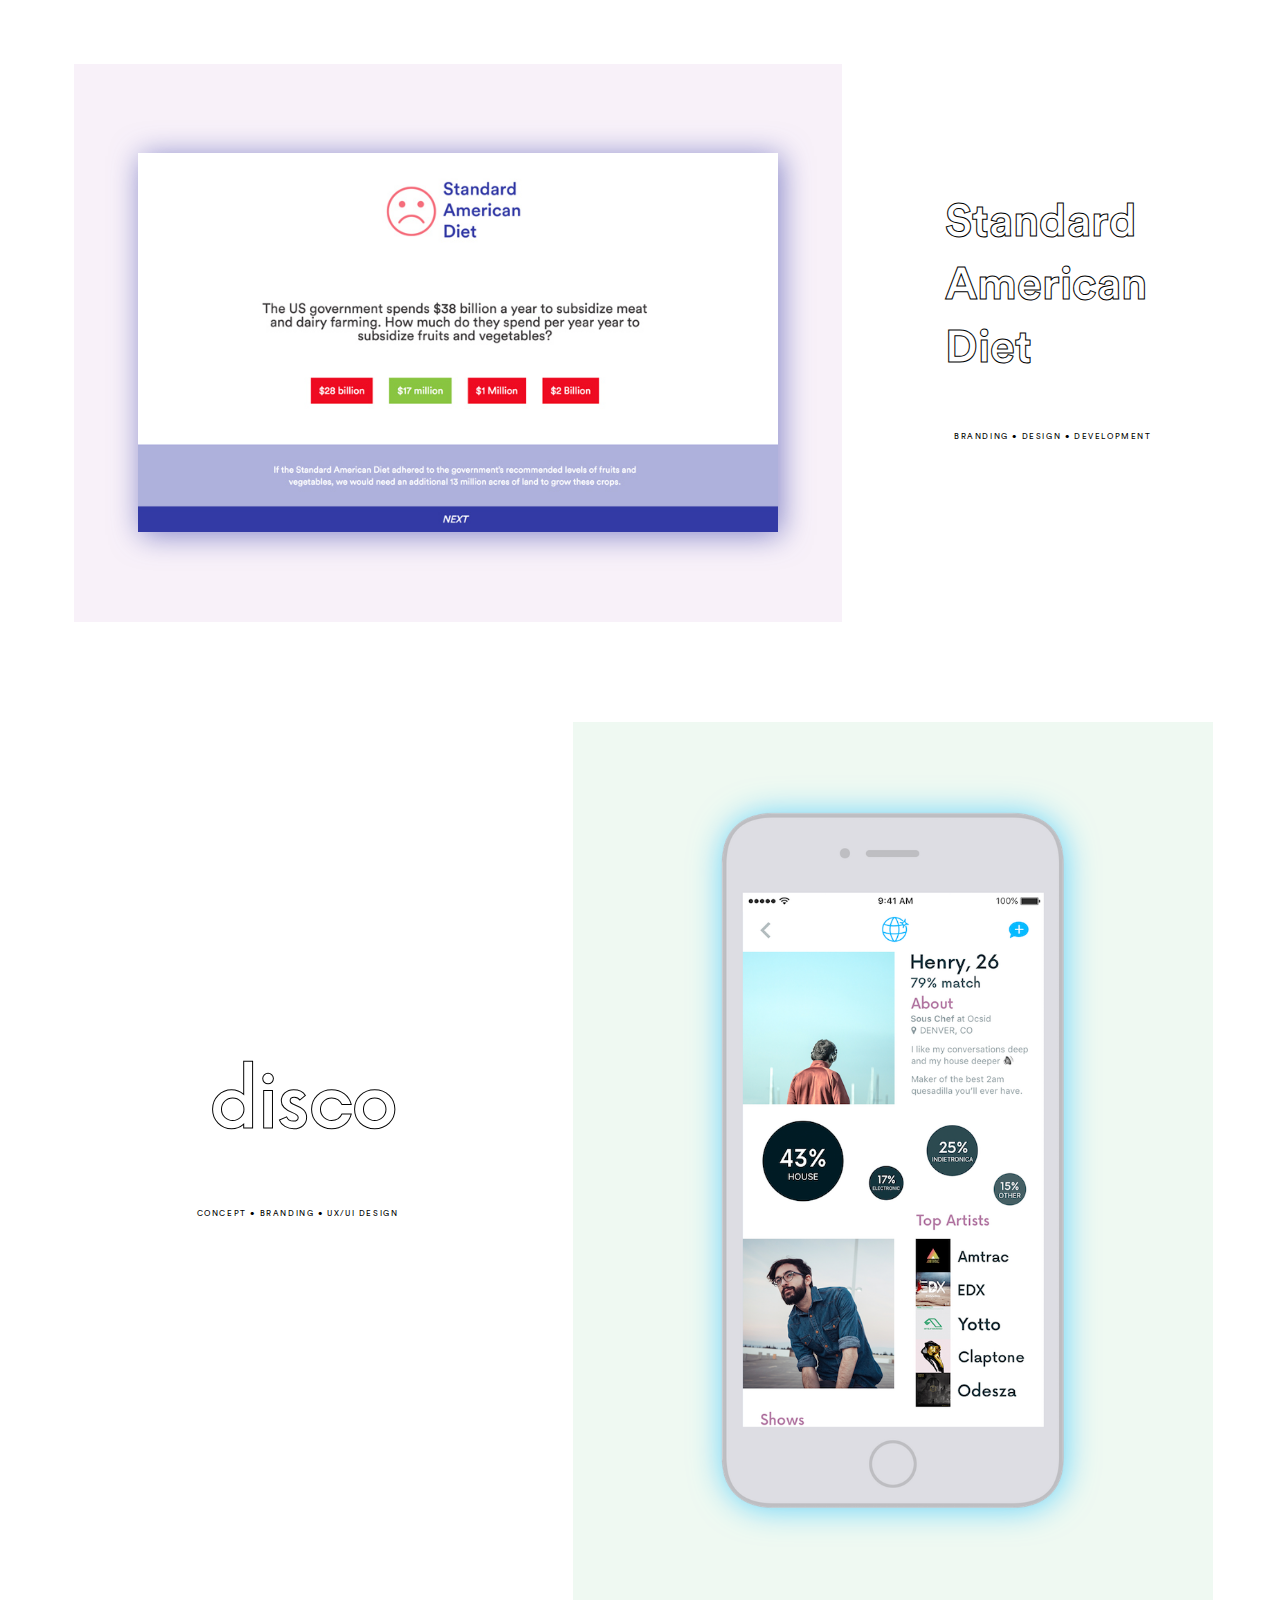
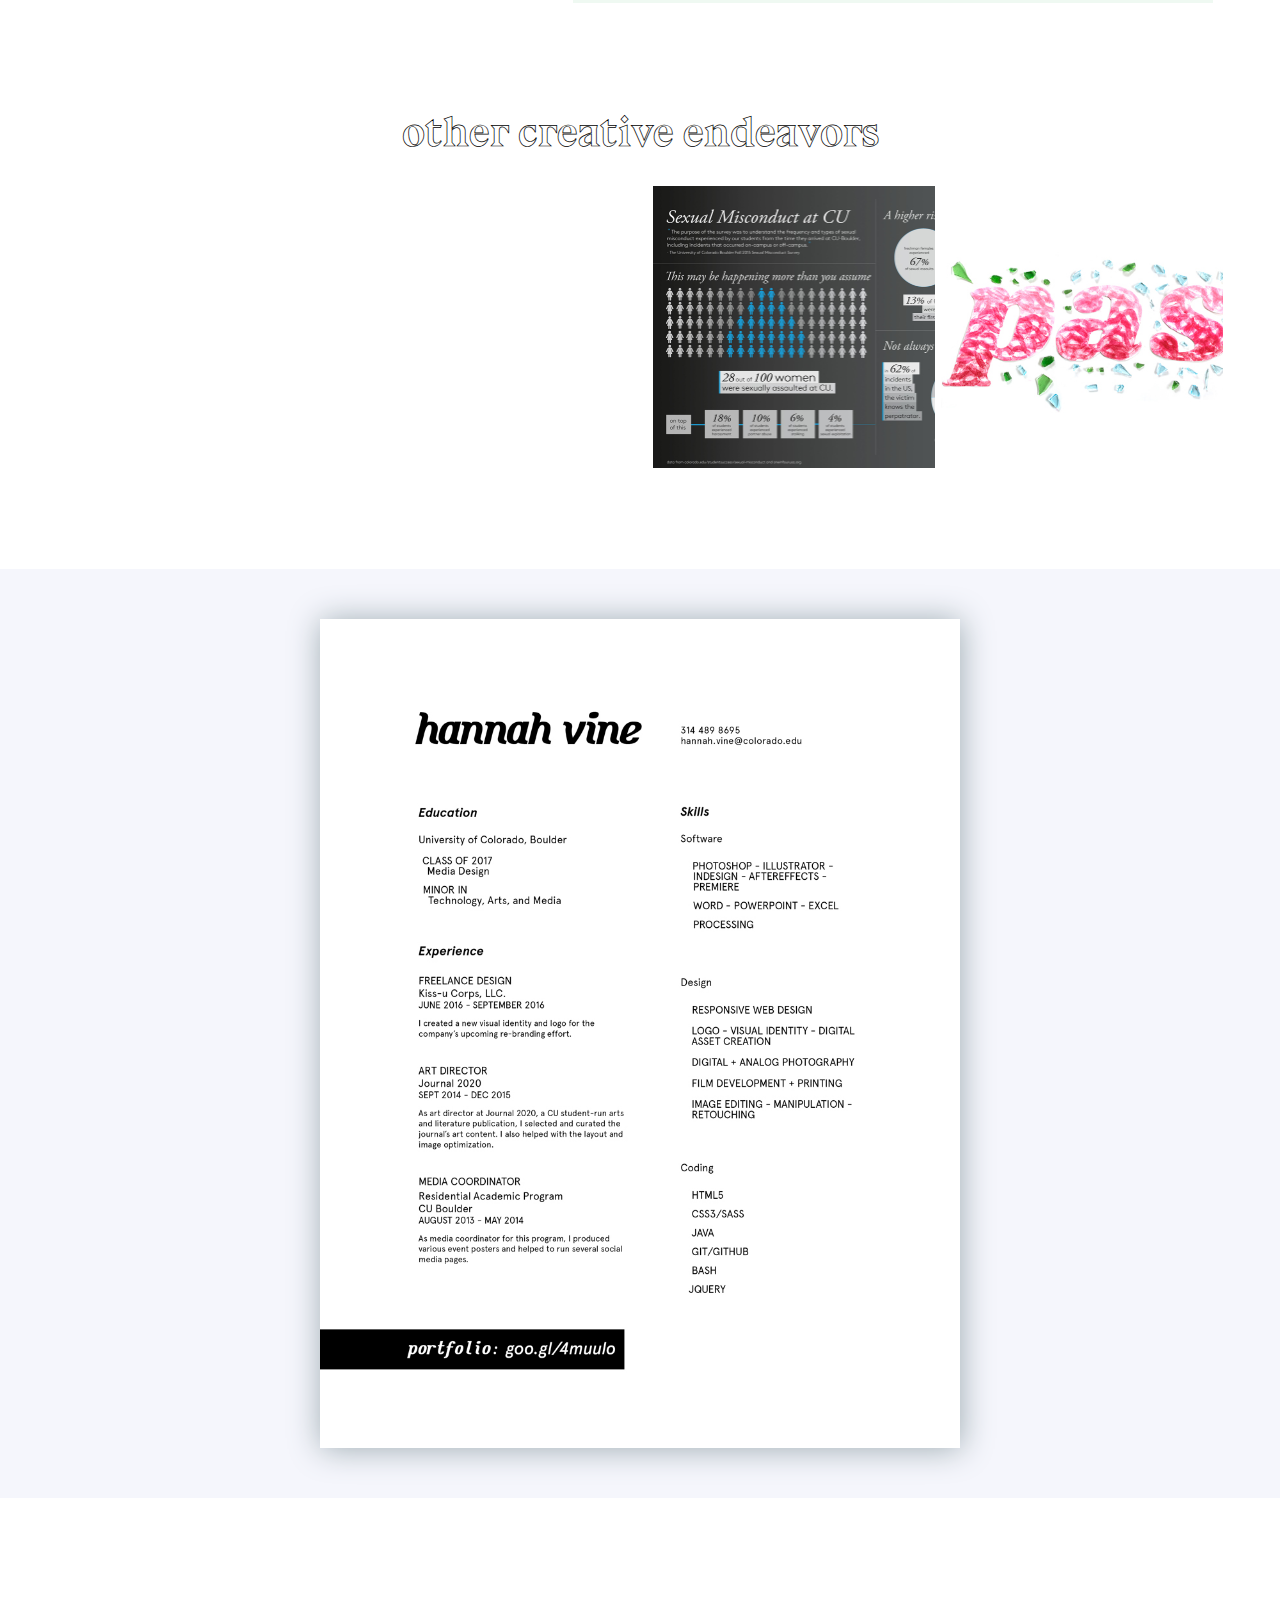
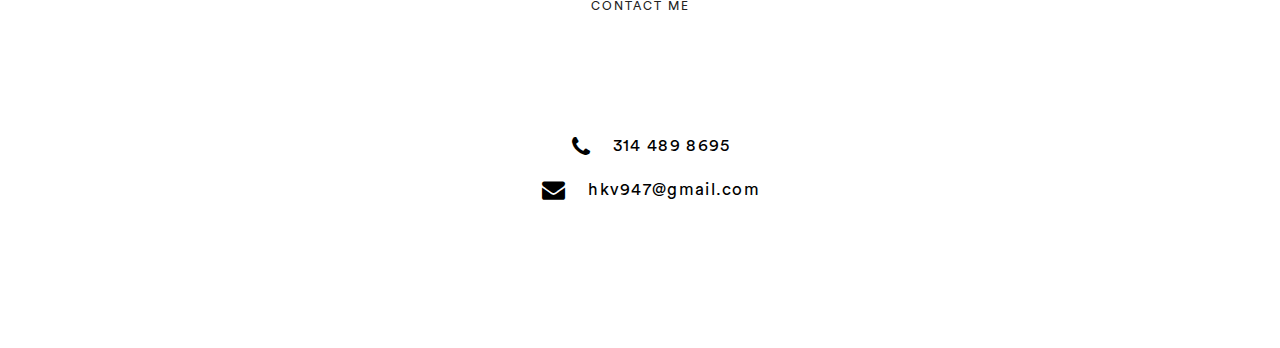
==== commit f75525de: "disco" ====
--- a/index.html
+++ b/index.html
@@ -111,6 +111,8 @@
             </a>
         </div> 
 
+    <div id="lineme">
+        <h3 id="extraztitle">other creative endeavors</h3>
         <div class="project" id="extraz">
         <a href="lf.html">
             <div class="ep" id="lf">
@@ -150,17 +152,26 @@
 
 
     </section>
+    </div>
 
 
 
 
 
     <section id="resume">
-        <div class="project" id="resume1"></div>
+        <div class="project" id="resume1">
+            <img id="resumepic" src="img/resume.jpg" alt="resume">
+        </div>
     </section>
 
+
     <section id="contact" class="contactinfo">
-<a href="tel:+1314-489-8695"><i class="fa fa-phone"></i> 314 489 8695</a> • <a href="mailto:hkv947@gmail.com"><i class="fa fa-envelope"></i> hkv947@gmail.com</a>
+        <div id="contactnav">
+        <canvas id="canvas-6" class="gradline"></canvas>
+        <div id="contacttext">contact me</div>
+        <canvas id="canvas-7" class="gradline"></canvas>
+    </div>
+<a href="tel:+1314-489-8695"><i class="fa fa-phone"></i> 314 489 8695</a><a href="mailto:hkv947@gmail.com"><i class="fa fa-envelope"></i> hkv947@gmail.com</a>
     </section><!-- 
 
         <a class ="anchor" id ="resume"></a>
--- a/css/main.css
+++ b/css/main.css
@@ -224,132 +224,17 @@
   color: black;
 }
 
-/* line 156, ../scss/_base.scss */
-main .design a:link section {
-  background-color: rgba(255, 196, 255, 0.1);
-  border-color: #1e1e1e;
-}
-
-/* line 161, ../scss/_base.scss */
-main .design a:visited section {
-  background-color: rgba(255, 196, 255, 0.1);
-}
-
-/* line 165, ../scss/_base.scss */
-main .design a:hover section {
-  background-color: transparent;
-}
-
-/* line 169, ../scss/_base.scss */
-main .design a:active section {
-  background-color: #a543ff;
-}
-
-/* line 173, ../scss/_base.scss */
-main .design a:link section p {
-  color: rgba(255, 196, 255, 0.7);
-}
-
-/* line 178, ../scss/_base.scss */
-main .design a:visited section p {
-  color: rgba(255, 196, 255, 0.7);
-}
-
-/* line 182, ../scss/_base.scss */
-main .design a:hover section p {
-  color: #a543ff;
-  border-color: #a543ff;
-}
-
-/* line 187, ../scss/_base.scss */
-main .design a:active section p {
-  color: #a543ff;
-}
-
-/* line 192, ../scss/_base.scss */
-main .code a:link section {
-  background-color: rgba(143, 255, 161, 0.05);
-  border-color: rgba(143, 255, 161, 0.7);
-}
-
-/* line 197, ../scss/_base.scss */
-main .code a:visited section {
-  background-color: rgba(143, 255, 161, 0.1);
-}
-
-/* line 201, ../scss/_base.scss */
-main .code a:hover section {
-  background-color: transparent;
-}
-
-/* line 206, ../scss/_base.scss */
-main .code a:active section {
-  background-color: #a543ff;
-}
-
-/* line 210, ../scss/_base.scss */
-main .code a:link section p {
-  color: rgba(143, 255, 161, 0.7);
-  border-color: #8fffa1;
-}
-/* line 214, ../scss/_base.scss */
-main .code a:link section p i {
-  display: none;
-}
-
-/* line 219, ../scss/_base.scss */
-main .code a:visited section p {
-  color: rgba(143, 255, 161, 0.7);
-  border-color: rgba(143, 255, 161, 0.7);
-}
-
-/* line 224, ../scss/_base.scss */
-main .code a:hover section p {
-  color: #a543ff;
-  border-color: #a543ff;
-}
-/* line 227, ../scss/_base.scss */
-main .code a:hover section p i {
-  display: inline;
-}
-
-/* line 232, ../scss/_base.scss */
-main .code a:active section p {
-  color: #a543ff;
-}
-
-/* line 237, ../scss/_base.scss */
-main .resume a:link section {
-  background-color: rgba(34, 138, 255, 0.2);
-  border-color: #1e1e1e;
-}
-
-/* line 242, ../scss/_base.scss */
-main .resume a:visited section {
-  background-color: rgba(34, 138, 255, 0.4);
-}
-
-/* line 246, ../scss/_base.scss */
-main .resume a:hover section {
-  background-color: transparent;
-}
-
-/* line 250, ../scss/_base.scss */
-main .resume a:active section {
-  background-color: #a543ff;
-}
-
-/* line 254, ../scss/_base.scss */
+/* line 238, ../scss/_base.scss */
 body {
   font-family: "circular";
 }
 
-/* line 283, ../scss/_base.scss */
+/* line 267, ../scss/_base.scss */
 .top {
   height: 650px;
 }
 
-/* line 287, ../scss/_base.scss */
+/* line 271, ../scss/_base.scss */
 .head {
   position: fixed;
   background-color: white;
@@ -359,7 +244,16 @@
   margin-top: -400px;
 }
 
-/* line 297, ../scss/_base.scss */
+/* line 281, ../scss/_base.scss */
+.head2 {
+  position: fixed;
+  background-color: white;
+  width: 100%;
+  margin-left: 0px;
+  z-index: 1000;
+}
+
+/* line 290, ../scss/_base.scss */
 #plus {
   color: black;
   font-size: 55px;
@@ -367,7 +261,7 @@
   padding: 0px 10px;
 }
 
-/* line 304, ../scss/_base.scss */
+/* line 297, ../scss/_base.scss */
 a.anchor {
   display: block;
   position: relative;
@@ -375,7 +269,7 @@
   visibility: hidden;
 }
 
-/* line 311, ../scss/_base.scss */
+/* line 304, ../scss/_base.scss */
 header {
   font-family: "bluunext";
   font-size: 24px;
@@ -389,35 +283,48 @@
   height: 60px;
 }
 
-/* line 327, ../scss/_base.scss */
+/* line 320, ../scss/_base.scss */
 h1 {
   margin-left: 3vw;
 }
 
-/* line 330, ../scss/_base.scss */
+/* line 323, ../scss/_base.scss */
 #contact {
-  width: 100vw;
+  position: relative;
+  top: 50px;
   margin-left: auto;
   margin-right: auto;
   text-align: center;
   padding: 50px 0px;
+  height: 200px;
   /* height: 100px; */
-  background-color: #f5f6fc;
-}
-
-/* line 340, ../scss/_base.scss */
+}
+
+/* line 335, ../scss/_base.scss */
 .contactinfo {
   font-family: "circular";
-  font-size: 11px;
+  font-size: 17px;
   letter-spacing: 1.3px;
 }
-/* line 345, ../scss/_base.scss */
+/* line 339, ../scss/_base.scss */
+.contactinfo a {
+  text-align: center;
+  display: flex;
+  align-items: center;
+  justify-content: center;
+  margin: 20px 0px;
+}
+/* line 348, ../scss/_base.scss */
+.contactinfo a:hover {
+  opacity: .5;
+}
+/* line 353, ../scss/_base.scss */
 .contactinfo .fa {
-  margin: 0px 7px;
-  font-size: 13px;
-}
-
-/* line 354, ../scss/_base.scss */
+  margin: 0px 22px;
+  font-size: 23px;
+}
+
+/* line 363, ../scss/_base.scss */
 nav {
   font-family: "bluunext";
   font-variant: italic;
@@ -426,7 +333,7 @@
   text-align: center;
   padding: 10px 0px;
 }
-/* line 362, ../scss/_base.scss */
+/* line 371, ../scss/_base.scss */
 nav ul {
   display: flex;
   justify-content: space-around;
@@ -436,24 +343,24 @@
   margin-right: auto;
   align-items: center;
 }
-/* line 370, ../scss/_base.scss */
+/* line 379, ../scss/_base.scss */
 nav ul li {
   display: inline;
   font-size: 14px;
   color: white;
 }
-/* line 375, ../scss/_base.scss */
+/* line 384, ../scss/_base.scss */
 nav ul li img {
   height: 12px;
   width: 12px;
 }
 
-/* line 383, ../scss/_base.scss */
+/* line 392, ../scss/_base.scss */
 li.maincontact {
   margin-right: 0px;
 }
 
-/* line 389, ../scss/_base.scss */
+/* line 398, ../scss/_base.scss */
 h2 {
   font-family: "bluunext";
   font-size: 26px;
@@ -462,62 +369,13 @@
   padding-top: 10px;
 }
 
-/* line 397, ../scss/_base.scss */
-.design section {
-  background-color: rgba(255, 196, 255, 0.5);
-}
-
-/* line 401, ../scss/_base.scss */
-.design h2 {
-  color: #ffc4ff;
-}
-
-/* line 405, ../scss/_base.scss */
-.code h2 {
-  color: #8fffa1;
-}
-
-/* line 409, ../scss/_base.scss */
-.resume h2 {
-  color: #228aff;
-}
-
-/* line 413, ../scss/_base.scss */
-main div.resume2 {
-  margin-top: 0px;
-  text-align: center;
-}
-
-/* line 418, ../scss/_base.scss */
-img.resume2 {
-  margin-top: 0px;
-  max-height: 100vh;
-  max-width: 100vw;
-  vertical-align: middle;
-}
-
-/* line 425, ../scss/_base.scss */
-.contact h2 {
-  color: yellow;
-}
-
-/* line 429, ../scss/_base.scss */
-.contact {
-  background-color: rgba(255, 255, 0, 0.1);
-}
-
-/* line 433, ../scss/_base.scss */
-.contact:hover {
-  background-color: white;
-}
-
-/* line 437, ../scss/_base.scss */
+/* line 410, ../scss/_base.scss */
 p {
   font-family: "circular";
   font-size: 10px;
 }
 
-/* line 444, ../scss/_base.scss */
+/* line 417, ../scss/_base.scss */
 #introright {
   bottom: 117px;
   position: relative;
@@ -529,14 +387,14 @@
   margin: 0px 50px 0px 0px;
   z-index: 3;
 }
-/* line 456, ../scss/_base.scss */
+/* line 429, ../scss/_base.scss */
 #introright p {
   padding: 10px;
   font-size: 12px;
   line-height: 20px;
 }
 
-/* line 465, ../scss/_base.scss */
+/* line 438, ../scss/_base.scss */
 #skillz {
   top: 213px;
   position: relative;
@@ -544,14 +402,14 @@
   left: -500px;
   z-index: 1;
 }
-/* line 472, ../scss/_base.scss */
+/* line 445, ../scss/_base.scss */
 #skillz p {
   text-transform: uppercase;
   letter-spacing: 1.6px;
   font-size: 8px;
 }
 
-/* line 480, ../scss/_base.scss */
+/* line 453, ../scss/_base.scss */
 #canvas-5 {
   top: 218px;
   position: relative;
@@ -563,7 +421,7 @@
   z-index: 0;
 }
 
-/* line 491, ../scss/_base.scss */
+/* line 464, ../scss/_base.scss */
 #introleft {
   top: 0px;
   height: 700px;
@@ -579,13 +437,13 @@
   justify-content: center;
   text-align: center;
 }
-/* line 512, ../scss/_base.scss */
+/* line 485, ../scss/_base.scss */
 #introleft p {
   font-size: 20px;
   color: #242424;
   padding: 30px 80px;
 }
-/* line 521, ../scss/_base.scss */
+/* line 494, ../scss/_base.scss */
 #introleft h4 {
   /* font-style: italic; */
   font-family: "bluunext";
@@ -596,14 +454,14 @@
   color: white;
 }
 
-/* line 540, ../scss/_base.scss */
+/* line 513, ../scss/_base.scss */
 .handshake {
   font-size: 7vw;
   position: relative;
   top: 30%;
 }
 
-/* line 549, ../scss/_base.scss */
+/* line 522, ../scss/_base.scss */
 #star {
   padding-top: 50px;
   margin-left: auto;
@@ -611,21 +469,21 @@
   text-align: center;
   position: static;
 }
-/* line 555, ../scss/_base.scss */
+/* line 528, ../scss/_base.scss */
 #star img {
   width: 15vw;
   margin: 0px -12px;
 }
-/* line 559, ../scss/_base.scss */
+/* line 532, ../scss/_base.scss */
 #star #starleft {
   position: relative;
 }
-/* line 562, ../scss/_base.scss */
+/* line 535, ../scss/_base.scss */
 #star #starright {
   position: relative;
 }
 
-/* line 567, ../scss/_base.scss */
+/* line 540, ../scss/_base.scss */
 #linedown {
   height: 100px;
   width: 2px;
@@ -633,7 +491,7 @@
   margin-right: auto;
 }
 
-/* line 574, ../scss/_base.scss */
+/* line 547, ../scss/_base.scss */
 .gradline {
   display: block;
   width: 450px;
@@ -641,7 +499,7 @@
   padding: 0px 12px;
 }
 
-/* line 581, ../scss/_base.scss */
+/* line 554, ../scss/_base.scss */
 #projectsnav {
   display: flex;
   align-items: center;
@@ -649,14 +507,39 @@
   z-index: 200;
 }
 
-/* line 588, ../scss/_base.scss */
+/* line 561, ../scss/_base.scss */
 #resumenav {
   display: flex;
   align-items: center;
   transform: rotate(-90deg) translate(30%, -500px);
 }
 
-/* line 611, ../scss/_base.scss */
+/* line 566, ../scss/_base.scss */
+#contactnav {
+  position: relative;
+  bottom: 100px;
+  margin-left: auto;
+  margin-right: auto;
+  display: flex;
+  align-items: center;
+  justify-content: center;
+}
+/* line 575, ../scss/_base.scss */
+#contactnav #contacttext {
+  padding: 0px 20px;
+  width: 20vw;
+  text-align: center;
+  font-size: 12px;
+  text-transform: uppercase;
+  letter-spacing: 2px;
+}
+/* line 583, ../scss/_base.scss */
+#contactnav .gradline {
+  width: 40vw;
+  padding: 0px;
+}
+
+/* line 606, ../scss/_base.scss */
 .projvisuals {
   padding: 7vw 5vw;
   width: 50vw;
@@ -665,52 +548,53 @@
   display: flex;
   flex-direction: column;
   align-items: center;
-}
-/* line 620, ../scss/_base.scss */
+  cursor: pointer;
+}
+/* line 616, ../scss/_base.scss */
 .projvisuals .topbar {
   z-index: 21;
 }
-/* line 624, ../scss/_base.scss */
+/* line 620, ../scss/_base.scss */
 .projvisuals img {
   width: 50vw;
   text-align: center;
   z-index: 20;
 }
-/* line 632, ../scss/_base.scss */
+/* line 628, ../scss/_base.scss */
 .projvisuals #proj1pic {
   -webkit-filter: drop-shadow(3px 3px 15px #3b0c36);
 }
-/* line 637, ../scss/_base.scss */
+/* line 633, ../scss/_base.scss */
 .projvisuals #proj2pic {
   -webkit-filter: drop-shadow(3px 3px 15px rgba(51, 58, 165, 0.6));
 }
 
-/* line 644, ../scss/_base.scss */
+/* line 640, ../scss/_base.scss */
 #proj1vis {
   background-color: aliceblue;
 }
 
-/* line 651, ../scss/_base.scss */
+/* line 647, ../scss/_base.scss */
 #proj2vis {
   background-color: rgba(232, 211, 237, 0.32);
 }
 
-/* line 655, ../scss/_base.scss */
+/* line 651, ../scss/_base.scss */
 #proj3vis {
   background-color: rgba(176, 226, 192, 0.2);
   padding: 7vw 0vw;
 }
-/* line 660, ../scss/_base.scss */
+/* line 656, ../scss/_base.scss */
 #proj3vis img {
   width: 27vw;
   -webkit-filter: drop-shadow(1px 1px 16px rgba(12, 186, 255, 0.6));
 }
 
-/* line 667, ../scss/_base.scss */
+/* line 663, ../scss/_base.scss */
 .project {
   margin: 100px 0px;
 }
-/* line 669, ../scss/_base.scss */
+/* line 665, ../scss/_base.scss */
 .project a {
   display: flex;
   width: 93vw;
@@ -719,36 +603,36 @@
   justify-content: space-around;
   align-items: center;
 }
-/* line 686, ../scss/_base.scss */
+/* line 682, ../scss/_base.scss */
 .project a:hover p {
   color: black;
 }
 
-/* line 695, ../scss/_base.scss */
+/* line 691, ../scss/_base.scss */
 .pinfo {
   display: flex;
   flex-direction: column;
   width: 30vw;
   align-items: center;
 }
-/* line 700, ../scss/_base.scss */
+/* line 696, ../scss/_base.scss */
 .pinfo p {
   padding: 4vw 0vw;
   text-transform: uppercase;
   letter-spacing: 1.6px;
   font-size: 8px;
 }
-/* line 706, ../scss/_base.scss */
+/* line 702, ../scss/_base.scss */
 .pinfo .strokeme {
   -webkit-text-stroke: 1px black;
 }
-/* line 714, ../scss/_base.scss */
+/* line 710, ../scss/_base.scss */
 .pinfo .ptitle {
   color: white;
   width: 178px;
 }
 
-/* line 725, ../scss/_base.scss */
+/* line 721, ../scss/_base.scss */
 #p1title {
   font-family: 'grobe';
   text-align: right;
@@ -758,7 +642,7 @@
   line-height: 50px;
 }
 
-/* line 736, ../scss/_base.scss */
+/* line 732, ../scss/_base.scss */
 #p2title {
   color: white;
   padding-right: 27px;
@@ -766,35 +650,30 @@
   font-family: circular-bold;
   padding-right: 3vw;
 }
-/* line 744, ../scss/_base.scss */
+/* line 740, ../scss/_base.scss */
 #p2title span {
   -webkit-text-stroke: 0px;
   font-size: 10px;
   color: black;
 }
 
-/* line 753, ../scss/_base.scss */
+/* line 749, ../scss/_base.scss */
 #p3title {
   font-family: "nowalt";
   font-size: 75px;
   letter-spacing: -1.6px;
 }
-/* line 757, ../scss/_base.scss */
+/* line 753, ../scss/_base.scss */
 #p3title img {
   width: 250px;
 }
 
-/* line 763, ../scss/_base.scss */
-#resume1 {
-  background-color: lightblue;
-}
-
-/* line 767, ../scss/_base.scss */
+/* line 760, ../scss/_base.scss */
 .fixme {
   position: fixed;
 }
 
-/* line 771, ../scss/_base.scss */
+/* line 764, ../scss/_base.scss */
 #projectstext {
   width: 110px;
   text-align: center;
@@ -803,7 +682,7 @@
   letter-spacing: 2px;
 }
 
-/* line 777, ../scss/_base.scss */
+/* line 770, ../scss/_base.scss */
 #resumetext {
   width: 110px;
   text-align: center;
@@ -812,22 +691,22 @@
   letter-spacing: 2px;
 }
 
-/* line 784, ../scss/_base.scss */
+/* line 777, ../scss/_base.scss */
 .xout {
   transform: rotate(45deg);
 }
 
-/* line 809, ../scss/_base.scss */
+/* line 802, ../scss/_base.scss */
 main {
   display: flex;
   flex-direction: column;
 }
-/* line 813, ../scss/_base.scss */
+/* line 806, ../scss/_base.scss */
 main div.design {
   padding-top: 120px;
 }
 
-/* line 818, ../scss/_base.scss */
+/* line 811, ../scss/_base.scss */
 main section {
   background-color: white;
   margin-bottom: 25px;
@@ -837,12 +716,12 @@
   align-items: center;
 }
 
-/* line 830, ../scss/_base.scss */
+/* line 823, ../scss/_base.scss */
 main div {
   margin-top: 100px;
 }
 
-/* line 834, ../scss/_base.scss */
+/* line 827, ../scss/_base.scss */
 main section img {
   margin-left: 35px;
   margin-top: 20px;
@@ -851,7 +730,7 @@
   max-width: 80%;
 }
 
-/* line 842, ../scss/_base.scss */
+/* line 835, ../scss/_base.scss */
 main section p {
   display: inline;
   vertical-align: 50%;
@@ -864,13 +743,13 @@
   color: #242424;
 }
 
-/* line 854, ../scss/_base.scss */
+/* line 847, ../scss/_base.scss */
 .little {
   font-size: 10px;
   text-align: center;
 }
 
-/* line 859, ../scss/_base.scss */
+/* line 852, ../scss/_base.scss */
 .contact {
   max-width: 100vw;
   margin-bottom: 40px;
@@ -878,17 +757,17 @@
   padding-right: 10px;
   color: #242424;
 }
-/* line 862, ../scss/_base.scss */
+/* line 855, ../scss/_base.scss */
 .contact h2 {
   margin-bottom: 30px;
   padding-left: 0px;
 }
-/* line 866, ../scss/_base.scss */
+/* line 859, ../scss/_base.scss */
 .contact p {
   font-size: 25px;
 }
 
-/* line 876, ../scss/_base.scss */
+/* line 869, ../scss/_base.scss */
 #backhome {
   transform: rotate(45deg);
   color: black;
@@ -897,7 +776,7 @@
   padding: 0px 10px;
 }
 
-/* line 884, ../scss/_base.scss */
+/* line 877, ../scss/_base.scss */
 #header2 {
   font-family: "bluunext";
   font-size: 24px;
@@ -911,8 +790,22 @@
   height: 60px;
 }
 
-/* line 897, ../scss/_base.scss */
+/* line 890, ../scss/_base.scss */
+#extraztitle {
+  color: white;
+  font-family: "bluunext";
+  font-size: 42px;
+  -webkit-text-stroke: .7px black;
+  width: 90vw;
+  text-align: center;
+  margin-left: auto;
+  margin-right: auto;
+  position: relative;
+}
+
+/* line 904, ../scss/_base.scss */
 #extraz {
+  margin-top: 25px;
   display: flex;
   flex-direction: row;
   margin-left: auto;
@@ -921,42 +814,43 @@
   cursor: pointer;
   padding-left: 20px;
 }
-/* line 907, ../scss/_base.scss */
+/* line 916, ../scss/_base.scss */
 #extraz a {
   margin-left: 0px;
-}
-
-/* line 912, ../scss/_base.scss */
+  cursor: pointer;
+}
+
+/* line 924, ../scss/_base.scss */
 #extraz div {
   height: 22.1vw;
   width: 22.1vw;
 }
 
-/* line 918, ../scss/_base.scss */
+/* line 930, ../scss/_base.scss */
 #lacroix {
   background: url("../img/lilthings/lacroix/lacroix.jpg") no-repeat center -50px;
   background-size: 800px;
 }
 
-/* line 922, ../scss/_base.scss */
+/* line 934, ../scss/_base.scss */
 #lf {
   background: url("../img/lilthings/lf/lf2.jpg") no-repeat left top;
   background-size: 450px;
 }
 
-/* line 927, ../scss/_base.scss */
+/* line 939, ../scss/_base.scss */
 #misconduct {
   background: url("../img/lilthings/infographic-small.jpg") no-repeat left top;
   background-size: 500px;
 }
 
-/* line 932, ../scss/_base.scss */
+/* line 944, ../scss/_base.scss */
 #passion {
   background: url("../img/lilthings/passion-small.jpg") no-repeat left center;
   background-size: 650px;
 }
 
-/* line 937, ../scss/_base.scss */
+/* line 949, ../scss/_base.scss */
 .extrainfo {
   background-color: #f5f6fc;
   color: black;
@@ -967,11 +861,12 @@
   align-items: center;
   text-align: center;
 }
-/* line 947, ../scss/_base.scss */
+/* line 959, ../scss/_base.scss */
 .extrainfo h5 {
   font-size: 20px;
-}
-/* line 950, ../scss/_base.scss */
+  padding: 0px 5px;
+}
+/* line 963, ../scss/_base.scss */
 .extrainfo p {
   padding: 5px 0px;
   text-transform: uppercase;
@@ -979,62 +874,227 @@
   font-size: 8px;
 }
 
-/* line 966, ../scss/_base.scss */
+/* line 981, ../scss/_base.scss */
+#about {
+  margin: 50px 0px;
+  display: flex;
+  width: 100vw;
+  margin-left: auto;
+  margin-right: auto;
+  justify-content: center;
+  align-items: flex-end;
+}
+/* line 990, ../scss/_base.scss */
+#about img {
+  width: 40vw;
+  border-bottom: solid 2px #dedfe6;
+  padding-bottom: 17px;
+}
+/* line 996, ../scss/_base.scss */
+#about div {
+  padding: 0vw 4vw;
+}
+/* line 1001, ../scss/_base.scss */
+#about h3 {
+  text-transform: uppercase;
+  letter-spacing: 1px;
+  margin-top: 10px;
+  font-size: 15px;
+  text-align: right;
+}
+/* line 1010, ../scss/_base.scss */
+#about h5 {
+  margin-top: 5px;
+  font-size: 15px;
+  text-align: right;
+  color: #dedfe6;
+}
+/* line 1017, ../scss/_base.scss */
+#about h4 {
+  font-size: 15px;
+  margin-bottom: 5px;
+}
+/* line 1023, ../scss/_base.scss */
+#about p {
+  line-height: 15px;
+  font-size: 10px;
+}
+/* line 1028, ../scss/_base.scss */
+#about .skillz {
+  margin-top: 10px;
+  text-transform: uppercase;
+  letter-spacing: 1px;
+  font-size: 8px;
+  text-align: right;
+}
+
+/* line 1043, ../scss/_base.scss */
+.toppic {
+  margin-top: 50px;
+  width: 100vw;
+}
+
+/* line 1050, ../scss/_base.scss */
+#mainimgs {
+  width: 93vw;
+  margin-left: auto;
+  margin-right: auto;
+  display: flex;
+  justify-content: space-around;
+  border-bottom: solid 2px #dedfe6;
+  padding-bottom: 50px;
+}
+/* line 1059, ../scss/_base.scss */
+#mainimgs div {
+  width: 25vw;
+}
+/* line 1065, ../scss/_base.scss */
+#mainimgs img {
+  width: 25vw;
+  -webkit-filter: drop-shadow(3px 5px 3px #9dabb1);
+  margin-bottom: 30px;
+}
+
+/* line 1076, ../scss/_base.scss */
+.imgdescription {
+  padding: 0px 5px;
+  font-size: 12px;
+  line-height: 18px;
+}
+
+/* line 1083, ../scss/_base.scss */
+#midpic {
+  width: 87vw;
+  margin-left: auto;
+  margin-right: auto;
+  text-align: center;
+  margin-bottom: 70px;
+}
+/* line 1090, ../scss/_base.scss */
+#midpic img {
+  width: 87vw;
+  display: flex;
+  margin-bottom: 20px;
+}
+
+/* line 1100, ../scss/_base.scss */
+#lowerpics {
+  padding-bottom: 50px;
+  width: 93vw;
+  margin-left: auto;
+  margin-right: auto;
+  display: flex;
+  text-align: center;
+  margin-left: auto;
+  margin-right: auto;
+  justify-content: space-around;
+  margin-top: 50px;
+  align-items: center;
+}
+/* line 1114, ../scss/_base.scss */
+#lowerpics #messages {
+  display: flex;
+}
+/* line 1118, ../scss/_base.scss */
+#lowerpics #messages img {
+  -webkit-filter: drop-shadow(3px 5px 3px #9dabb1);
+  width: 20vw;
+  height: 100%;
+  margin: 0px 20px;
+}
+/* line 1127, ../scss/_base.scss */
+#lowerpics #desc {
+  width: 40vw;
+  display: flex;
+  flex-direction: column;
+  align-items: center;
+}
+/* line 1133, ../scss/_base.scss */
+#lowerpics #desc img {
+  width: 20vw;
+}
+/* line 1139, ../scss/_base.scss */
+#lowerpics #desc p {
+  font-size: 12px;
+  padding: 30px 0px;
+}
+
+/* line 1150, ../scss/_base.scss */
 .iphone {
   width: 20%;
   position: absolute;
 }
 
-/* line 971, ../scss/_base.scss */
+/* line 1155, ../scss/_base.scss */
 .longscroll {
   width: 20%;
 }
 
-/* line 975, ../scss/_base.scss */
+/* line 1159, ../scss/_base.scss */
 .scrollme {
   position: fixed;
   height: 300px;
   overflow: hidden;
 }
 
+/* line 1165, ../scss/_base.scss */
+#resume {
+  margin-top: 100px;
+  background-color: #f5f6fc;
+  margin-bottom: 50px;
+}
+
+/* line 1171, ../scss/_base.scss */
+#resume1 {
+  margin-left: auto;
+  margin-right: auto;
+  text-align: center;
+  padding: 50px 0px;
+}
+/* line 1177, ../scss/_base.scss */
+#resume1 img {
+  width: 50vw;
+  -webkit-filter: drop-shadow(1px 1px 16px #9dabb1);
+}
+
 @media only screen and (max-width: 930px) {
-  /* line 985, ../scss/_base.scss */
+  /* line 1192, ../scss/_base.scss */
   main div.resume2 {
     margin-top: 0px;
   }
 
-  /* line 988, ../scss/_base.scss */
+  /* line 1195, ../scss/_base.scss */
   .stick {
     display: none;
   }
 
-  /* line 991, ../scss/_base.scss */
+  /* line 1198, ../scss/_base.scss */
   main section img {
     margin-left: 0px;
   }
 
-  /* line 994, ../scss/_base.scss */
+  /* line 1201, ../scss/_base.scss */
   .head {
     display: block;
   }
 
-  /* line 997, ../scss/_base.scss */
+  /* line 1204, ../scss/_base.scss */
   nav {
     padding-left: 40px;
     padding-bottom: 10px;
     padding-top: 10px;
     width: 100vw;
   }
-  /* line 1005, ../scss/_base.scss */
+  /* line 1211, ../scss/_base.scss */
   nav a {
     font-size: 18px;
   }
 
-  /* line 1009, ../scss/_base.scss */
+  /* line 1215, ../scss/_base.scss */
   .intro {
     width: 100%;
   }
-  /* line 1011, ../scss/_base.scss */
+  /* line 1217, ../scss/_base.scss */
   .intro p {
     padding-left: 20px;
     padding-right: 20px;
@@ -1044,13 +1104,13 @@
     font-size: 25px;
   }
 
-  /* line 1024, ../scss/_base.scss */
+  /* line 1228, ../scss/_base.scss */
   main section {
     display: flex;
     flex-direction: column;
   }
 
-  /* line 1028, ../scss/_base.scss */
+  /* line 1232, ../scss/_base.scss */
   main section p {
     display: block;
     margin-top: 20px;
@@ -1060,50 +1120,50 @@
     font-size: 20px;
   }
 
-  /* line 1036, ../scss/_base.scss */
+  /* line 1240, ../scss/_base.scss */
   main section a {
     text-align: center;
   }
 
-  /* line 1039, ../scss/_base.scss */
+  /* line 1243, ../scss/_base.scss */
   main section img {
     margin-bottom: 0px;
     text-align: center;
   }
 
-  /* line 1045, ../scss/_base.scss */
+  /* line 1249, ../scss/_base.scss */
   .gallery .container2 {
     padding-left: 0px;
   }
-  /* line 1048, ../scss/_base.scss */
+  /* line 1252, ../scss/_base.scss */
   .gallery div {
     padding-right: 0px;
   }
-  /* line 1051, ../scss/_base.scss */
+  /* line 1255, ../scss/_base.scss */
   .gallery main {
     margin-top: 0px;
   }
-  /* line 1054, ../scss/_base.scss */
+  /* line 1258, ../scss/_base.scss */
   .gallery section {
     align-items: center;
     text-align: center;
   }
-  /* line 1057, ../scss/_base.scss */
+  /* line 1261, ../scss/_base.scss */
   .gallery section img {
     max-width: 100%;
   }
-  /* line 1061, ../scss/_base.scss */
+  /* line 1265, ../scss/_base.scss */
   .gallery main {
     display: flex;
     flex-direction: column-reverse;
     vertical-align: 50%;
     margin-top: 0px;
   }
-  /* line 1067, ../scss/_base.scss */
+  /* line 1271, ../scss/_base.scss */
   .gallery h2 {
     padding-left: 0px;
   }
-  /* line 1070, ../scss/_base.scss */
+  /* line 1274, ../scss/_base.scss */
   .gallery .description {
     float: none;
     position: inherit;
@@ -1114,16 +1174,16 @@
     padding-left: 50px;
     padding-right: 50px;
   }
-  /* line 1079, ../scss/_base.scss */
+  /* line 1283, ../scss/_base.scss */
   .gallery .description p {
     font-size: 20px;
     line-height: 30px;
   }
-  /* line 1084, ../scss/_base.scss */
+  /* line 1288, ../scss/_base.scss */
   .gallery section p {
     max-width: 80vw;
   }
-  /* line 1087, ../scss/_base.scss */
+  /* line 1291, ../scss/_base.scss */
   .gallery .image {
     margin-left: 5vw;
     margin-right: 5vw;
@@ -1131,141 +1191,153 @@
   }
 }
 @media only screen and (max-width: 770px) {
-  /* line 1098, ../scss/_base.scss */
+  /* line 1304, ../scss/_base.scss */
+  #resume img {
+    width: 75vw;
+  }
+
+  /* line 1309, ../scss/_base.scss */
+  #contact {
+    top: 100px;
+  }
+
+  /* line 1313, ../scss/_base.scss */
   #extraz {
     flex-wrap: wrap;
     justify-content: center;
-  }
-
-  /* line 1103, ../scss/_base.scss */
+    padding-bottom: 50px;
+  }
+
+  /* line 1319, ../scss/_base.scss */
   #extraz div {
     width: 43vw;
     height: 43vw;
   }
 
-  /* line 1109, ../scss/_base.scss */
+  /* line 1325, ../scss/_base.scss */
   #extraz a {
     width: 43vw;
     height: 43vw;
   }
 
-  /* line 1114, ../scss/_base.scss */
+  /* line 1330, ../scss/_base.scss */
   #lacroix {
     background-size: 900px;
   }
 
-  /* line 1117, ../scss/_base.scss */
+  /* line 1333, ../scss/_base.scss */
   #lf {
     background-size: 556px;
   }
 
-  /* line 1121, ../scss/_base.scss */
+  /* line 1337, ../scss/_base.scss */
   #misconduct {
     background-size: 600px;
   }
 
-  /* line 1125, ../scss/_base.scss */
+  /* line 1341, ../scss/_base.scss */
   #passion {
     background-size: 650px;
   }
 
-  /* line 1129, ../scss/_base.scss */
+  /* line 1345, ../scss/_base.scss */
   #projectsnav {
     transform: rotate(-90deg) translate(30%, -513px);
   }
 
-  /* line 1133, ../scss/_base.scss */
+  /* line 1349, ../scss/_base.scss */
   #resumenav {
     transform: rotate(-90deg) translate(30%, -513px);
   }
 
-  /* line 1137, ../scss/_base.scss */
+  /* line 1355, ../scss/_base.scss */
   #introleft h4 {
     -webkit-text-stroke-width: .7px;
   }
 
-  /* line 1143, ../scss/_base.scss */
+  /* line 1361, ../scss/_base.scss */
   #project1 a {
     flex-direction: column;
   }
-  /* line 1146, ../scss/_base.scss */
+  /* line 1364, ../scss/_base.scss */
   #project1 a img {
     width: 70vw;
   }
 
-  /* line 1151, ../scss/_base.scss */
+  /* line 1369, ../scss/_base.scss */
   #project2 a {
     flex-direction: column-reverse;
   }
-  /* line 1153, ../scss/_base.scss */
+  /* line 1371, ../scss/_base.scss */
   #project2 a img {
     width: 70vw;
   }
 
-  /* line 1158, ../scss/_base.scss */
+  /* line 1376, ../scss/_base.scss */
   #project3 a {
     flex-direction: column;
   }
-  /* line 1160, ../scss/_base.scss */
+  /* line 1378, ../scss/_base.scss */
   #project3 a img {
     width: 50vw;
   }
 
-  /* line 1165, ../scss/_base.scss */
+  /* line 1383, ../scss/_base.scss */
   .projvisuals {
     padding: 7vw 0vw;
     width: 100vw;
     margin: 20px 0px 60px 0px;
   }
 
-  /* line 1171, ../scss/_base.scss */
+  /* line 1389, ../scss/_base.scss */
   #projects {
     z-index: 100;
     position: relative;
     top: 50px;
   }
 
-  /* line 1178, ../scss/_base.scss */
+  /* line 1396, ../scss/_base.scss */
   .project a {
     width: 100vw;
   }
 
-  /* line 1183, ../scss/_base.scss */
+  /* line 1401, ../scss/_base.scss */
   .project {
     margin: 50px 0px;
   }
-  /* line 1186, ../scss/_base.scss */
+  /* line 1404, ../scss/_base.scss */
   .project a {
     margin-left: 0vw;
     margin-right: 0vw;
   }
 
-  /* line 1193, ../scss/_base.scss */
+  /* line 1411, ../scss/_base.scss */
   #p1title {
     float: none;
     text-align: center;
     -webkit-text-stroke: 0.7px black;
   }
 
-  /* line 1200, ../scss/_base.scss */
+  /* line 1418, ../scss/_base.scss */
   .pinfo {
     width: 100vw;
     margin-left: auto;
     margin-right: auto;
     text-align: center;
-  }
-  /* line 1206, ../scss/_base.scss */
+    cursor: pointer;
+  }
+  /* line 1425, ../scss/_base.scss */
   .pinfo .ptitle {
     width: 80vw;
     margin-left: auto;
     margin-right: auto;
   }
-  /* line 1213, ../scss/_base.scss */
+  /* line 1432, ../scss/_base.scss */
   .pinfo p {
     padding: 25px 0px;
   }
 
-  /* line 1218, ../scss/_base.scss */
+  /* line 1437, ../scss/_base.scss */
   #p2title {
     font-size: 35px;
     padding-right: 0px;
@@ -1273,7 +1345,78 @@
   }
 }
 @media only screen and (max-width: 580px) {
-  /* line 1240, ../scss/_base.scss */
+  /* line 1452, ../scss/_base.scss */
+  #lowerpics {
+    flex-direction: column-reverse;
+  }
+  /* line 1455, ../scss/_base.scss */
+  #lowerpics #messages {
+    margin-bottom: 50px;
+  }
+  /* line 1458, ../scss/_base.scss */
+  #lowerpics #messages img {
+    width: 38vw;
+  }
+  /* line 1466, ../scss/_base.scss */
+  #lowerpics #desc {
+    width: 93vw;
+  }
+  /* line 1469, ../scss/_base.scss */
+  #lowerpics #desc img {
+    width: 20vw;
+  }
+
+  /* line 1477, ../scss/_base.scss */
+  #about {
+    flex-direction: column;
+    align-items: center;
+    justify-content: center;
+    margin-top: 40px;
+  }
+  /* line 1483, ../scss/_base.scss */
+  #about h3 {
+    text-align: left;
+  }
+  /* line 1489, ../scss/_base.scss */
+  #about h5 {
+    text-align: left;
+  }
+  /* line 1493, ../scss/_base.scss */
+  #about .skillz {
+    text-align: left;
+  }
+  /* line 1497, ../scss/_base.scss */
+  #about img {
+    width: 60vw;
+  }
+  /* line 1501, ../scss/_base.scss */
+  #about #aboutlong {
+    margin: 30px 5px 0px 5px;
+  }
+
+  /* line 1508, ../scss/_base.scss */
+  #midpic {
+    margin-bottom: 50px;
+  }
+
+  /* line 1512, ../scss/_base.scss */
+  #mainimgs {
+    flex-direction: column;
+    justify-content: center;
+  }
+  /* line 1516, ../scss/_base.scss */
+  #mainimgs div {
+    width: 70vw;
+    margin-left: auto;
+    margin-right: auto;
+    margin-bottom: 50px;
+  }
+  /* line 1524, ../scss/_base.scss */
+  #mainimgs img {
+    width: 70vw;
+  }
+
+  /* line 1529, ../scss/_base.scss */
   #skillz p {
     text-transform: uppercase;
     letter-spacing: 1px;
@@ -1281,45 +1424,25 @@
     text-align: center;
   }
 
-  /* line 1247, ../scss/_base.scss */
+  /* line 1536, ../scss/_base.scss */
   #p2title {
     font-size: 28px;
     padding-right: 0px;
     -webkit-text-stroke: 0.5px black;
   }
 
-  /* line 1254, ../scss/_base.scss */
+  /* line 1543, ../scss/_base.scss */
   #introleft h4 {
     -webkit-text-stroke-width: .5px;
   }
 
-  /* line 1258, ../scss/_base.scss */
+  /* line 1547, ../scss/_base.scss */
   #projects {
     position: relative;
     top: 100px;
   }
 
-  /* line 1263, ../scss/_base.scss */
-  main.resume2 {
-    margin-top: 0px;
-  }
-
-  /* line 1266, ../scss/_base.scss */
-  .stick {
-    display: none;
-  }
-
-  /* line 1269, ../scss/_base.scss */
-  main {
-    margin-top: 200px;
-  }
-
-  /* line 1272, ../scss/_base.scss */
-  main section img {
-    margin-left: 0px;
-  }
-
-  /* line 1289, ../scss/_base.scss */
+  /* line 1566, ../scss/_base.scss */
   .intro p {
     font-size: 18px;
     margin-top: -10px;
@@ -1328,7 +1451,7 @@
     padding: 20px 40px;
   }
 
-  /* line 1297, ../scss/_base.scss */
+  /* line 1574, ../scss/_base.scss */
   .intro {
     margin-top: 0px;
     padding-top: 123px;
@@ -1336,18 +1459,18 @@
     max-width: 100vw;
   }
 
-  /* line 1305, ../scss/_base.scss */
+  /* line 1582, ../scss/_base.scss */
   .handshake {
     top: 130px;
     font-size: 9vw;
   }
 
-  /* line 1308, ../scss/_base.scss */
+  /* line 1585, ../scss/_base.scss */
   h2 {
     font-family: "bluunext";
   }
 
-  /* line 1311, ../scss/_base.scss */
+  /* line 1588, ../scss/_base.scss */
   nav {
     float: none;
     width: 100%;
@@ -1356,12 +1479,12 @@
     text-align: center;
   }
 
-  /* line 1319, ../scss/_base.scss */
+  /* line 1596, ../scss/_base.scss */
   nav ul {
     width: 80vw;
     /* text-align: center; */
   }
-  /* line 1322, ../scss/_base.scss */
+  /* line 1599, ../scss/_base.scss */
   nav ul li {
     display: inline;
     font-size: 28px;
@@ -1369,25 +1492,25 @@
     letter-spacing: -.6px;
     padding-left: 0px;
   }
-  /* line 1328, ../scss/_base.scss */
+  /* line 1605, ../scss/_base.scss */
   nav ul li a {
     font-size: 18px;
   }
-  /* line 1331, ../scss/_base.scss */
+  /* line 1608, ../scss/_base.scss */
   nav ul li img {
     height: 6px;
     width: 6px;
     margin-right: 6px;
   }
 
-  /* line 1340, ../scss/_base.scss */
+  /* line 1617, ../scss/_base.scss */
   #introleft {
     top: 0px;
     float: none;
     width: 100%;
   }
 
-  /* line 1346, ../scss/_base.scss */
+  /* line 1623, ../scss/_base.scss */
   #canvas-5 {
     width: 100vw;
     float: none;
@@ -1395,7 +1518,7 @@
     top: 90px;
   }
 
-  /* line 1353, ../scss/_base.scss */
+  /* line 1630, ../scss/_base.scss */
   #introright {
     float: none;
     width: 83vw;
@@ -1405,44 +1528,44 @@
     float: none;
     right: 0px;
   }
-  /* line 1362, ../scss/_base.scss */
+  /* line 1639, ../scss/_base.scss */
   #introright p {
     position: absolute;
   }
 
-  /* line 1368, ../scss/_base.scss */
+  /* line 1645, ../scss/_base.scss */
   #skillz {
     top: 80px;
   }
 
-  /* line 1376, ../scss/_base.scss */
+  /* line 1652, ../scss/_base.scss */
   .contact p {
     font-size: 20px;
   }
 
-  /* line 1382, ../scss/_base.scss */
+  /* line 1658, ../scss/_base.scss */
   .gallery i {
     margin-top: 42px;
     margin-left: 15px;
     padding-right: 10px;
     font-size: 42px;
   }
-  /* line 1388, ../scss/_base.scss */
+  /* line 1664, ../scss/_base.scss */
   .gallery .container2 {
     padding-left: 0px;
   }
-  /* line 1391, ../scss/_base.scss */
+  /* line 1667, ../scss/_base.scss */
   .gallery .description {
     padding: 0px;
     max-width: 95%;
     margin-left: auto;
     margin-right: auto;
   }
-  /* line 1411, ../scss/_base.scss */
+  /* line 1687, ../scss/_base.scss */
   .gallery .image {
     margin-top: -30px;
   }
-  /* line 1414, ../scss/_base.scss */
+  /* line 1690, ../scss/_base.scss */
   .gallery .back {
     font-size: 40px;
   }
